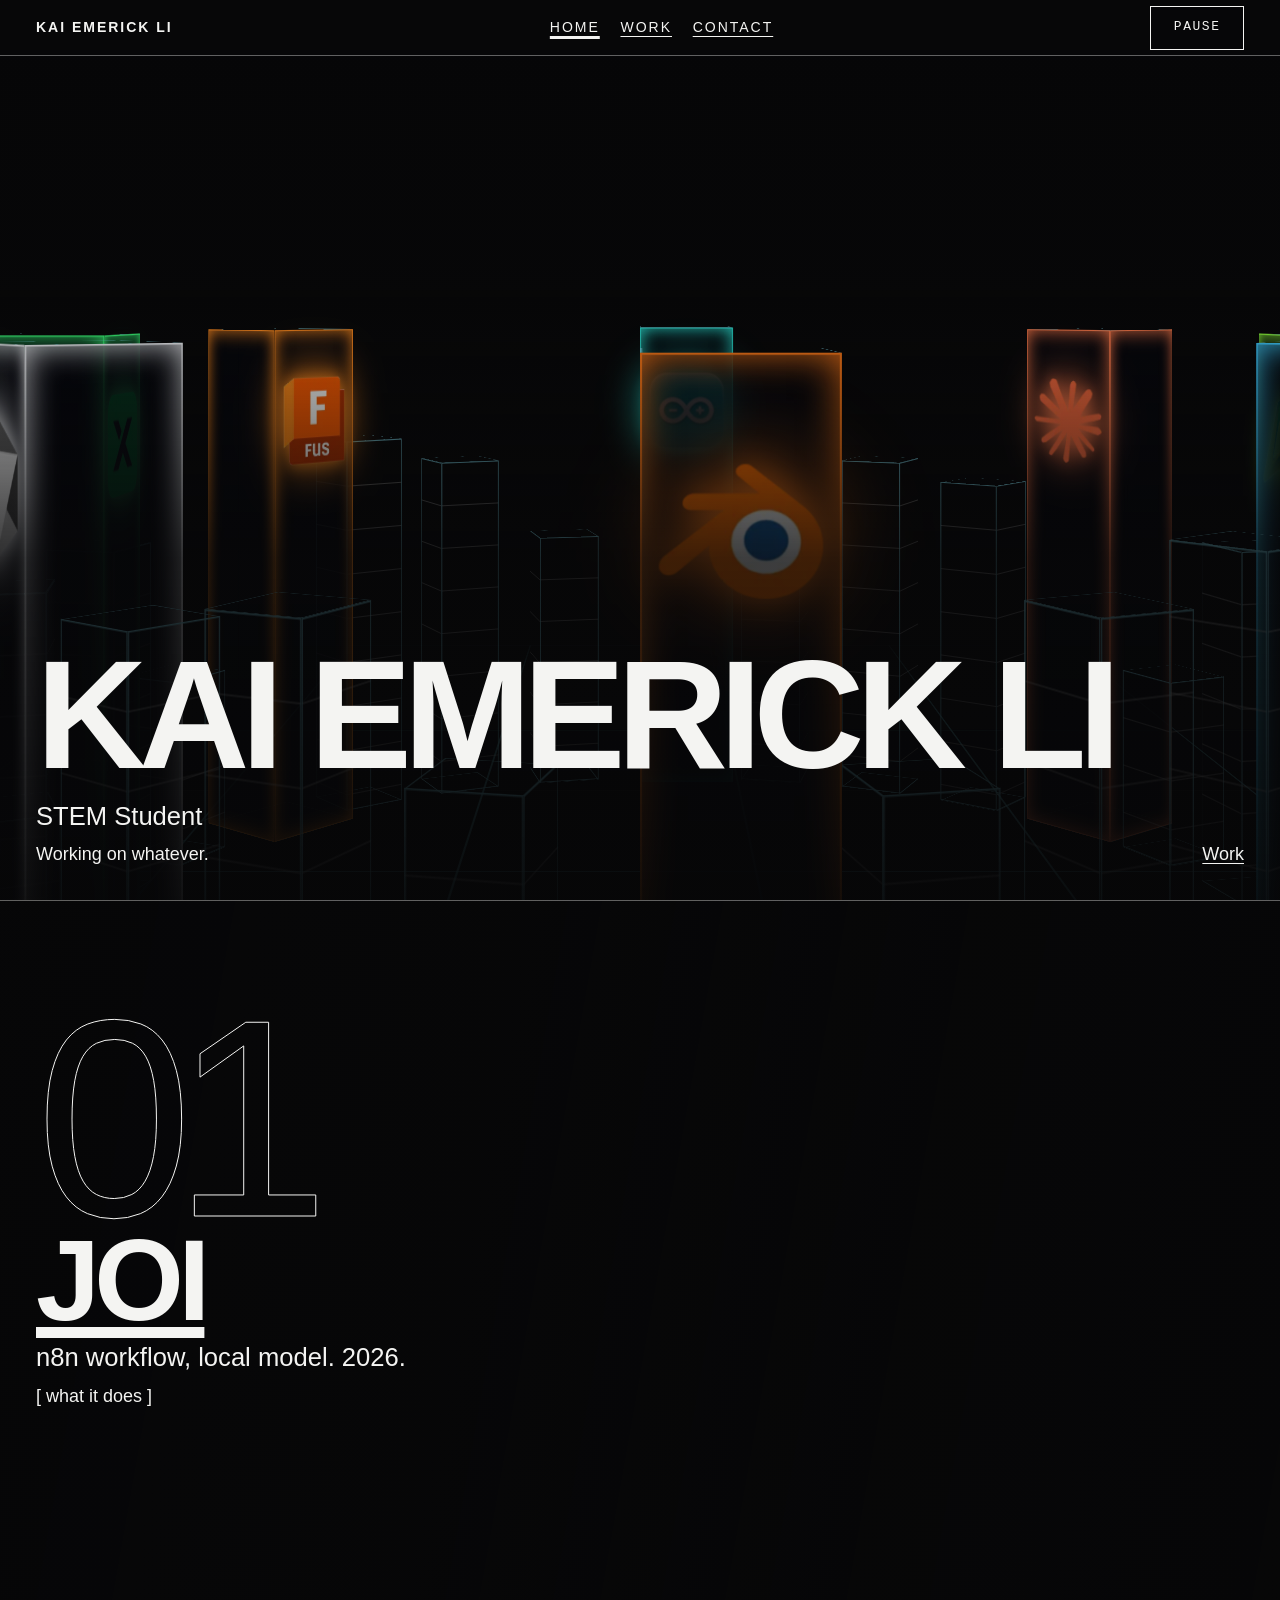
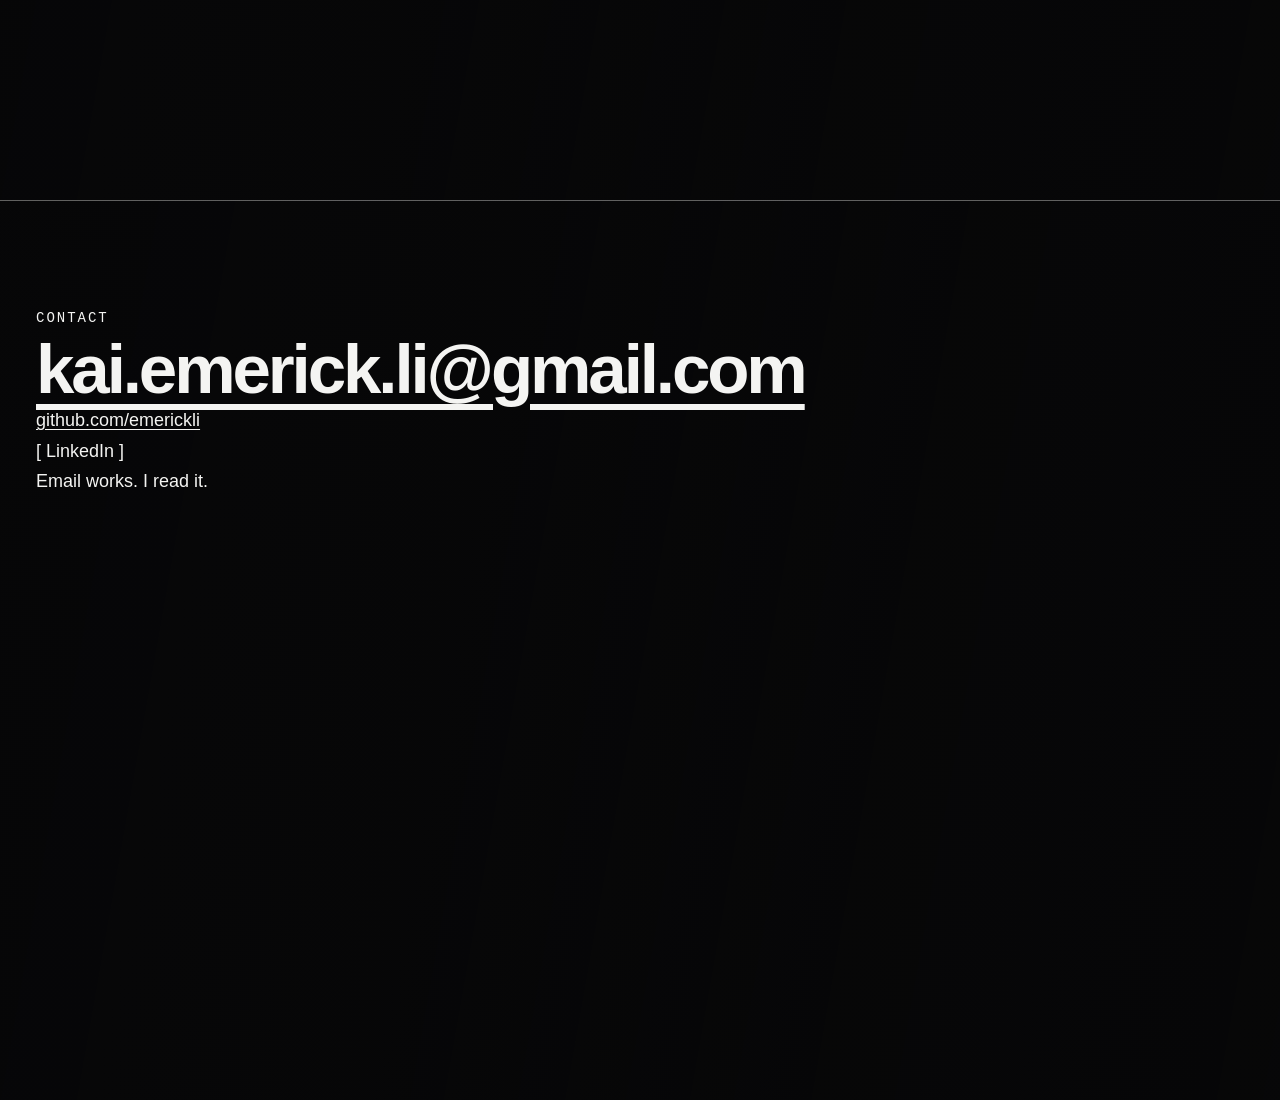
==== index.html @ edb491b9 "Replace the report with a wireframe skyline portfolio." ====
<!doctype html>
<html lang="en">
<head>
  <meta charset="utf-8" />
  <meta name="viewport" content="width=device-width, initial-scale=1" />
  <title>Kai Emerick Li</title>
  <meta name="description" content="Kai Emerick Li. STEM student." />
  <link rel="icon" type="image/svg+xml" href="/assets/img/favicon.svg" />
  <script defer>
  (function () {
    var dur = 90000;
    var key = "city-spin-start";
    try {
      var now = Date.now();
      var start = Number(sessionStorage.getItem(key));
      if (!start) {
        start = now;
        sessionStorage.setItem(key, String(start));
      }
      var elapsed = (now - start) % dur;
      document.documentElement.style.setProperty("--spin-delay", (-elapsed / 1000) + "s");
    } catch (err) {}
  })();
  </script>
  <link rel="stylesheet" href="/assets/css/style.css" />
</head>
<body>
<div class="sky" aria-hidden="true">
  <div class="stage">
    <div class="world">
      <div class="spin">
        <div class="ground"></div>
        <div class="b has-sign" style="--x:0px;--z:500px;--yaw:0.0deg;--w:96px;--h:470px;--glow:#ff7a18"><span class="front"><img class="sign" src="/assets/img/signs/blender.webp" alt="" width="160" height="130"></span><span class="back"><img class="sign" src="/assets/img/signs/blender.webp" alt="" width="160" height="130"></span><span class="right"></span><span class="left"></span><span class="top"></span><span class="bottom"></span></div>
        <div class="b" style="--x:111px;--z:487px;--yaw:12.9deg;--w:62px;--h:253px"><span class="front"></span><span class="back"></span><span class="right"></span><span class="left"></span><span class="top"></span><span class="bottom"></span></div>
        <div class="b" style="--x:217px;--z:450px;--yaw:25.7deg;--w:62px;--h:334px"><span class="front"></span><span class="back"></span><span class="right"></span><span class="left"></span><span class="top"></span><span class="bottom"></span></div>
        <div class="b" style="--x:312px;--z:391px;--yaw:38.6deg;--w:62px;--h:360px"><span class="front"></span><span class="back"></span><span class="right"></span><span class="left"></span><span class="top"></span><span class="bottom"></span></div>
        <div class="b has-sign" style="--x:391px;--z:312px;--yaw:51.4deg;--w:96px;--h:470px;--glow:#3ecbff"><span class="front"><img class="sign" src="/assets/img/signs/photoshop.webp" alt="" width="160" height="156"></span><span class="back"><img class="sign" src="/assets/img/signs/photoshop.webp" alt="" width="160" height="156"></span><span class="right"></span><span class="left"></span><span class="top"></span><span class="bottom"></span></div>
        <div class="b" style="--x:450px;--z:217px;--yaw:64.3deg;--w:62px;--h:161px"><span class="front"></span><span class="back"></span><span class="right"></span><span class="left"></span><span class="top"></span><span class="bottom"></span></div>
        <div class="b" style="--x:487px;--z:111px;--yaw:77.1deg;--w:62px;--h:290px"><span class="front"></span><span class="back"></span><span class="right"></span><span class="left"></span><span class="top"></span><span class="bottom"></span></div>
        <div class="b has-sign" style="--x:500px;--z:0px;--yaw:90.0deg;--w:96px;--h:470px;--glow:#8dff3a"><span class="front"><img class="sign" src="/assets/img/signs/creality.webp" alt="" width="160" height="141"></span><span class="back"><img class="sign" src="/assets/img/signs/creality.webp" alt="" width="160" height="141"></span><span class="right"></span><span class="left"></span><span class="top"></span><span class="bottom"></span></div>
        <div class="b" style="--x:487px;--z:-111px;--yaw:102.9deg;--w:62px;--h:290px"><span class="front"></span><span class="back"></span><span class="right"></span><span class="left"></span><span class="top"></span><span class="bottom"></span></div>
        <div class="b" style="--x:450px;--z:-217px;--yaw:115.7deg;--w:62px;--h:161px"><span class="front"></span><span class="back"></span><span class="right"></span><span class="left"></span><span class="top"></span><span class="bottom"></span></div>
        <div class="b has-sign" style="--x:391px;--z:-312px;--yaw:128.6deg;--w:96px;--h:470px;--glow:#ff7a4a"><span class="front"><img class="sign" src="/assets/img/signs/claude.webp" alt="" width="160" height="160"></span><span class="back"><img class="sign" src="/assets/img/signs/claude.webp" alt="" width="160" height="160"></span><span class="right"></span><span class="left"></span><span class="top"></span><span class="bottom"></span></div>
        <div class="b" style="--x:312px;--z:-391px;--yaw:141.4deg;--w:62px;--h:317px"><span class="front"></span><span class="back"></span><span class="right"></span><span class="left"></span><span class="top"></span><span class="bottom"></span></div>
        <div class="b" style="--x:217px;--z:-450px;--yaw:154.3deg;--w:62px;--h:334px"><span class="front"></span><span class="back"></span><span class="right"></span><span class="left"></span><span class="top"></span><span class="bottom"></span></div>
        <div class="b" style="--x:111px;--z:-487px;--yaw:167.1deg;--w:62px;--h:253px"><span class="front"></span><span class="back"></span><span class="right"></span><span class="left"></span><span class="top"></span><span class="bottom"></span></div>
        <div class="b has-sign" style="--x:0px;--z:-500px;--yaw:180.0deg;--w:96px;--h:470px;--glow:#2ef0e0"><span class="front"><img class="sign" src="/assets/img/signs/arduino.webp" alt="" width="160" height="160"></span><span class="back"><img class="sign" src="/assets/img/signs/arduino.webp" alt="" width="160" height="160"></span><span class="right"></span><span class="left"></span><span class="top"></span><span class="bottom"></span></div>
        <div class="b" style="--x:-111px;--z:-487px;--yaw:192.9deg;--w:62px;--h:253px"><span class="front"></span><span class="back"></span><span class="right"></span><span class="left"></span><span class="top"></span><span class="bottom"></span></div>
        <div class="b" style="--x:-217px;--z:-450px;--yaw:205.7deg;--w:62px;--h:334px"><span class="front"></span><span class="back"></span><span class="right"></span><span class="left"></span><span class="top"></span><span class="bottom"></span></div>
        <div class="b" style="--x:-312px;--z:-391px;--yaw:218.6deg;--w:62px;--h:360px"><span class="front"></span><span class="back"></span><span class="right"></span><span class="left"></span><span class="top"></span><span class="bottom"></span></div>
        <div class="b has-sign" style="--x:-391px;--z:-312px;--yaw:231.4deg;--w:96px;--h:470px;--glow:#ff8a1e"><span class="front"><img class="sign" src="/assets/img/signs/fusion.webp" alt="" width="151" height="160"></span><span class="back"><img class="sign" src="/assets/img/signs/fusion.webp" alt="" width="151" height="160"></span><span class="right"></span><span class="left"></span><span class="top"></span><span class="bottom"></span></div>
        <div class="b" style="--x:-450px;--z:-217px;--yaw:244.3deg;--w:62px;--h:161px"><span class="front"></span><span class="back"></span><span class="right"></span><span class="left"></span><span class="top"></span><span class="bottom"></span></div>
        <div class="b" style="--x:-487px;--z:-111px;--yaw:257.1deg;--w:62px;--h:290px"><span class="front"></span><span class="back"></span><span class="right"></span><span class="left"></span><span class="top"></span><span class="bottom"></span></div>
        <div class="b has-sign" style="--x:-500px;--z:-0px;--yaw:270.0deg;--w:96px;--h:470px;--glow:#39ff78"><span class="front"><img class="sign" src="/assets/img/signs/xtools.webp" alt="" width="160" height="160"></span><span class="back"><img class="sign" src="/assets/img/signs/xtools.webp" alt="" width="160" height="160"></span><span class="right"></span><span class="left"></span><span class="top"></span><span class="bottom"></span></div>
        <div class="b" style="--x:-487px;--z:111px;--yaw:282.9deg;--w:62px;--h:290px"><span class="front"></span><span class="back"></span><span class="right"></span><span class="left"></span><span class="top"></span><span class="bottom"></span></div>
        <div class="b" style="--x:-450px;--z:217px;--yaw:295.7deg;--w:62px;--h:161px"><span class="front"></span><span class="back"></span><span class="right"></span><span class="left"></span><span class="top"></span><span class="bottom"></span></div>
        <div class="b has-sign" style="--x:-391px;--z:312px;--yaw:308.6deg;--w:96px;--h:470px;--glow:#f2f4f8"><span class="front"><img class="sign" src="/assets/img/signs/cursor.webp" alt="" width="137" height="160"></span><span class="back"><img class="sign" src="/assets/img/signs/cursor.webp" alt="" width="137" height="160"></span><span class="right"></span><span class="left"></span><span class="top"></span><span class="bottom"></span></div>
        <div class="b" style="--x:-312px;--z:391px;--yaw:321.4deg;--w:62px;--h:317px"><span class="front"></span><span class="back"></span><span class="right"></span><span class="left"></span><span class="top"></span><span class="bottom"></span></div>
        <div class="b" style="--x:-217px;--z:450px;--yaw:334.3deg;--w:62px;--h:334px"><span class="front"></span><span class="back"></span><span class="right"></span><span class="left"></span><span class="top"></span><span class="bottom"></span></div>
        <div class="b" style="--x:-111px;--z:487px;--yaw:347.1deg;--w:62px;--h:253px"><span class="front"></span><span class="back"></span><span class="right"></span><span class="left"></span><span class="top"></span><span class="bottom"></span></div>
      </div>
    </div>
  </div>
</div>
<header class="topbar">
  <a class="brand" href="/">Kai Emerick Li</a>
  <nav>
    <a href="/" aria-current="page">Home</a>
    <a href="/projects.html">Work</a>
    <a href="/contact.html">Contact</a>
  </nav>
<div class="hold">
  <input id="hold" type="checkbox">
  <label for="hold"><span class="say-pause">Pause</span><span class="say-play">Play</span></label>
</div>
</header>
<main class="page">
  <section class="hero">
    <h1>Kai Emerick Li</h1>
    <div class="hero-foot">
      <div>
        <p class="role">STEM Student</p>
        <p class="open">Working on whatever.</p>
      </div>
      <a href="#work">Work</a>
    </div>
  </section>

  <section class="band" id="work">
    <a class="slab" href="/projects/01.html">
      <span class="num">01</span>
      <span class="title">JOI</span>
      <span class="line">n8n workflow, local model. 2026.</span>
    </a>
    <p class="note">[ what it does ]</p>
  </section>

  <section class="band" id="reach">
    <p class="label">Contact</p>
    <a class="mail" href="mailto:kai.emerick.li@gmail.com">kai.emerick.li@gmail.com</a>
    <div class="stack">
      <p><a href="https://github.com/emerickli">github.com/emerickli</a></p>
      <p>[ LinkedIn ]</p>
      <p>Email works. I read it.</p>
    </div>
  </section>
</main>
</body>
</html>
---- assets/css/style.css ----
/* full-bleed wireframe city. type stays on top of it. */

*, *::before, *::after { box-sizing: border-box; }

:root {
  --bg: #070708;
  --ink: #f4f4f2;
  --dim: rgba(244, 244, 242, 0.62);
  --line: rgba(244, 244, 242, 0.38);
  --wire: rgba(126, 214, 232, 0.8);
  --sans: "Helvetica Neue", Helvetica, Arial, sans-serif;
  --mono: ui-monospace, "SF Mono", Menlo, Consolas, monospace;
}

html { color-scheme: dark; }

html, body {
  margin: 0;
  background: var(--bg);
  color: var(--ink);
  font: 18px/1.4 var(--sans);
  overflow-x: hidden;
}

body { min-height: 100vh; }

::selection {
  background: var(--ink);
  color: var(--bg);
}

a {
  color: var(--ink);
  text-underline-offset: 0.16em;
}

a:visited { color: var(--ink); }

a:focus-visible,
.hold:focus-within {
  outline: 2px solid var(--ink);
  outline-offset: 3px;
}

.sky {
  position: fixed;
  inset: 0;
  z-index: 0;
  pointer-events: none;
  background: var(--bg);
  overflow: hidden;
}

.stage {
  position: absolute;
  inset: 0;
  perspective: 1400px;
  perspective-origin: 50% 34%;
}

.world {
  position: absolute;
  left: 50%;
  top: 104%;
  width: 0;
  height: 0;
  transform-style: preserve-3d;
  transform: scale(1.28);
}

.spin {
  position: absolute;
  left: 0;
  top: 0;
  width: 0;
  height: 0;
  transform-style: preserve-3d;
  animation: drift 90s linear infinite;
  animation-delay: var(--spin-delay, 0s);
}

@keyframes drift {
  from { transform: rotateY(0deg); }
  to { transform: rotateY(-360deg); }
}

.ground {
  position: absolute;
  width: 2400px;
  height: 2400px;
  left: -1200px;
  top: -1200px;
  transform: rotateX(90deg);
  background-image:
    linear-gradient(rgba(110, 220, 235, 0.55) 0 2px, transparent 2px),
    linear-gradient(90deg, rgba(110, 220, 235, 0.55) 0 2px, transparent 2px);
  background-size: 260px 260px;
  -webkit-mask-image: radial-gradient(circle at center, #000 46%, transparent 78%);
  mask-image: radial-gradient(circle at center, #000 46%, transparent 78%);
}

.b {
  position: absolute;
  width: var(--w);
  height: var(--h);
  transform-style: preserve-3d;
  transform-origin: center bottom;
  transform: translate3d(var(--x), calc(var(--h) * -1), var(--z)) rotateY(var(--yaw));
}

.b span {
  position: absolute;
  box-sizing: border-box;
  border: 1px solid var(--wire);
}

.front, .back, .left, .right {
  width: var(--w);
  height: var(--h);
  left: 0;
  top: 0;
  background-image: repeating-linear-gradient(
    to bottom,
    transparent 0 42px,
    rgba(244, 244, 242, 0.35) 42px 43px
  );
}

.front { transform: translateZ(calc(var(--w) / 2)); backface-visibility: hidden; }
.back { transform: rotateY(180deg) translateZ(calc(var(--w) / 2)); backface-visibility: hidden; }
.right { transform: rotateY(90deg) translateZ(calc(var(--w) / 2)); backface-visibility: hidden; }
.left { transform: rotateY(-90deg) translateZ(calc(var(--w) / 2)); backface-visibility: hidden; }

.top, .bottom {
  width: var(--w);
  height: var(--w);
  left: 0;
  top: calc((var(--h) - var(--w)) / 2);
}

.b.has-sign .front,
.b.has-sign .back,
.b.has-sign .left,
.b.has-sign .right {
  background-color: rgba(4, 6, 12, 0.82);
  background-image: none;
  border-color: var(--glow, #9fd8e8);
  box-shadow: inset 0 0 18px var(--glow, #9fd8e8);
}

.sign {
  position: absolute;
  left: 8%;
  top: 5%;
  width: 84%;
  height: 26%;
  object-fit: contain;
  pointer-events: none;
  filter:
    drop-shadow(0 0 8px var(--glow, #fff))
    drop-shadow(0 0 22px var(--glow, #fff));
}
.top { transform: rotateX(90deg) translateZ(calc(var(--h) / 2)); }
.bottom { transform: rotateX(-90deg) translateZ(calc(var(--h) / 2)); }

.topbar {
  position: fixed;
  z-index: 5;
  top: 0;
  left: 0;
  right: 0;
  display: flex;
  justify-content: space-between;
  align-items: center;
  gap: 1rem;
  min-height: 56px;
  padding: 0 1.25rem;
  border-bottom: 1px solid var(--line);
  background: #070708;
}

.brand {
  color: inherit;
  font-size: 0.78rem;
  font-weight: 700;
  letter-spacing: 0.14em;
  text-decoration: none;
  text-transform: uppercase;
}

nav {
  display: flex;
  flex-wrap: wrap;
  gap: 0.2rem 1.15rem;
}

nav a {
  display: inline-flex;
  align-items: center;
  min-height: 44px;
  font-size: 0.78rem;
  letter-spacing: 0.14em;
  text-transform: uppercase;
  text-decoration: underline;
  text-underline-offset: 0.28em;
}

nav a[aria-current="page"] { text-decoration-thickness: 3px; }

.page { position: relative; z-index: 1; }

.hero, .band, .poster {
  position: relative;
  min-height: 100dvh;
  display: flex;
  flex-direction: column;
  padding: 5.5rem 1.25rem 1.4rem;
}

.hero { justify-content: flex-end; }

.band, .poster { justify-content: flex-start; }

.hero {
  background: linear-gradient(
    to bottom,
    rgba(7, 7, 8, 0) 0%,
    rgba(7, 7, 8, 0.08) 30%,
    rgba(7, 7, 8, 0.78) 62%,
    rgba(7, 7, 8, 0.94) 100%
  );
}

.band, .poster {
  border-top: 1px solid var(--line);
  background: linear-gradient(
    100deg,
    rgba(7, 7, 8, 0.92) 0%,
    rgba(7, 7, 8, 0.78) 38%,
    rgba(7, 7, 8, 0.28) 68%,
    rgba(7, 7, 8, 0.12) 100%
  );
}

h1, .display {
  margin: 0;
  max-width: 100%;
  font-size: clamp(4.4rem, 12vw, 10.5rem);
  font-weight: 700;
  letter-spacing: -0.055em;
  line-height: 0.8;
  text-transform: uppercase;
}

h1.stroke, .num {
  color: transparent;
  -webkit-text-stroke: 1px var(--ink);
  font-size: clamp(6rem, 22vw, 16rem);
  line-height: 0.78;
  letter-spacing: -0.07em;
}

.label {
  margin: 0 0 0.55rem;
  font-family: var(--mono);
  font-size: 0.78rem;
  font-weight: 400;
  letter-spacing: 0.14em;
  line-height: 1.3;
  text-transform: uppercase;
}

.role {
  margin: 0.85rem 0 0;
  max-width: 22rem;
  font-size: clamp(1.25rem, 2vw, 1.7rem);
}

.note, .open {
  margin: 0.45rem 0 0;
  max-width: 36rem;
}

.hero-foot {
  display: flex;
  justify-content: space-between;
  align-items: flex-end;
  gap: 1.5rem;
  margin-top: 0.35rem;
}

.slab {
  display: block;
  color: inherit;
  text-decoration: none;
}

.slab .title {
  display: block;
  margin-top: 0.15rem;
  font-size: clamp(3.2rem, 9vw, 7rem);
  font-weight: 700;
  letter-spacing: -0.05em;
  line-height: 0.86;
  text-decoration: underline;
  text-underline-offset: 0.06em;
  text-transform: uppercase;
}

.slab .line, .mail-line {
  display: block;
  margin-top: 0.55rem;
  font-size: clamp(1.15rem, 2vw, 1.45rem);
}

.slab:hover .num,
.slab:focus-visible .num {
  color: var(--ink);
  -webkit-text-stroke: 0;
}

.mail {
  display: inline-block;
  max-width: 100%;
  font-size: clamp(1.7rem, 5.4vw, 4.6rem);
  font-weight: 700;
  letter-spacing: -0.045em;
  line-height: 0.95;
  text-transform: none;
  overflow-wrap: anywhere;
}

.links {
  display: flex;
  gap: 1.25rem;
  margin-top: 0.8rem;
}

.links a {
  display: inline-flex;
  align-items: center;
  min-height: 44px;
}

.stack p { margin: 0.3rem 0; }

.spec {
  display: grid;
  grid-template-columns: 1fr;
  margin: 1.1rem 0 1.3rem;
  border-top: 1px solid var(--line);
  border-bottom: 1px solid var(--line);
  background: rgba(7, 7, 8, 0.88);
}

.spec div {
  padding: 0.75rem 0.8rem 0.85rem 0;
  border-top: 1px solid var(--line);
}

.spec dt {
  font-family: var(--mono);
  font-size: 0.72rem;
  font-weight: 400;
  letter-spacing: 0.08em;
  text-transform: uppercase;
}

.spec dd {
  margin: 0.3rem 0 0;
  font-size: 1.15rem;
}

.prose { max-width: 40rem; }

.prose h2 {
  margin: 1.2rem 0 0.4rem;
  font-size: 1.05rem;
  font-weight: 700;
}

.prose p { margin: 0 0 0.7rem; }

.hold {
  position: relative;
  z-index: 6;
  min-width: 5.2rem;
  min-height: 44px;
}

.hold input {
  position: absolute;
  inset: 0;
  width: 100%;
  height: 100%;
  margin: 0;
  opacity: 0;
  cursor: pointer;
}

.hold label {
  display: flex;
  align-items: center;
  justify-content: center;
  min-height: 44px;
  padding: 0 0.85rem;
  border: 1px solid var(--ink);
  background: rgba(7, 7, 8, 0.55);
  color: var(--ink);
  font-family: var(--mono);
  font-size: 0.72rem;
  letter-spacing: 0.12em;
  text-transform: uppercase;
  cursor: pointer;
}

.say-play { display: none; }

body:has(#hold:checked) .spin { animation-play-state: paused; }

body:has(#hold:checked) .hold label {
  background: var(--ink);
  color: var(--bg);
}

body:has(#hold:checked) .say-pause { display: none; }
body:has(#hold:checked) .say-play { display: inline; }

@media (min-width: 52rem) {
  .hero, .band, .poster { padding: 6rem 2rem 1.8rem; }
  .topbar { padding: 0 2rem; }

  .spec {
    grid-template-columns: 0.55fr 0.55fr 0.9fr 1.45fr 1.15fr 0.75fr;
  }

  .spec div {
    border-top: 0;
    border-left: 1px solid var(--line);
    padding: 0.9rem 0.9rem 1rem;
  }

  .spec div:first-child { border-left: 0; padding-left: 0; }
}

@media (max-width: 46rem) {
  .brand { display: none; }
  .topbar { padding-left: 0.85rem; padding-right: 0.85rem; }
  nav { flex-wrap: nowrap; gap: 0.7rem; }
  nav a { letter-spacing: 0.08em; }
  .hold label { letter-spacing: 0.08em; padding: 0 0.6rem; }
  .hero-foot { align-items: flex-start; flex-direction: column; }
  h1, .display { font-size: clamp(3.5rem, 16vw, 5.6rem); }
}

@media (prefers-reduced-motion: reduce) {
  .spin {
    animation: none;
    transform: rotateY(-28deg);
  }

  .hold { display: none; }
}
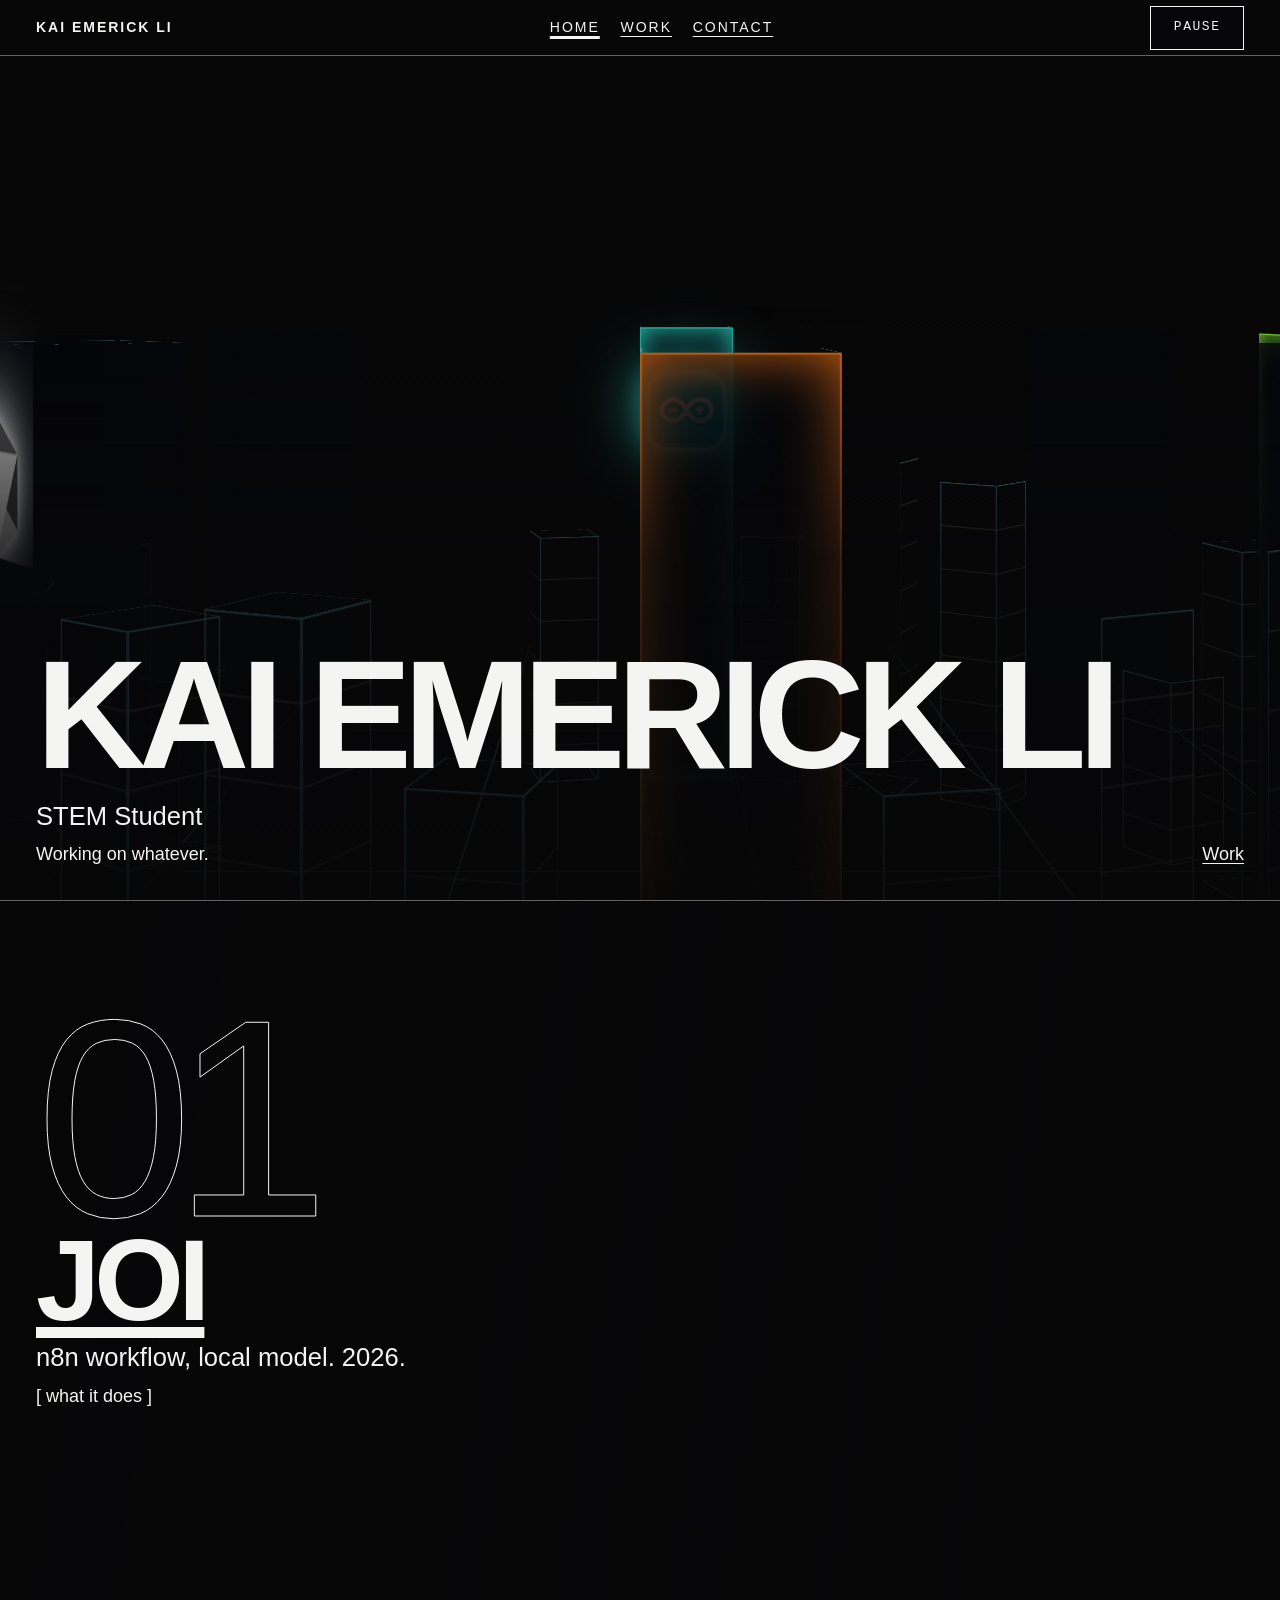
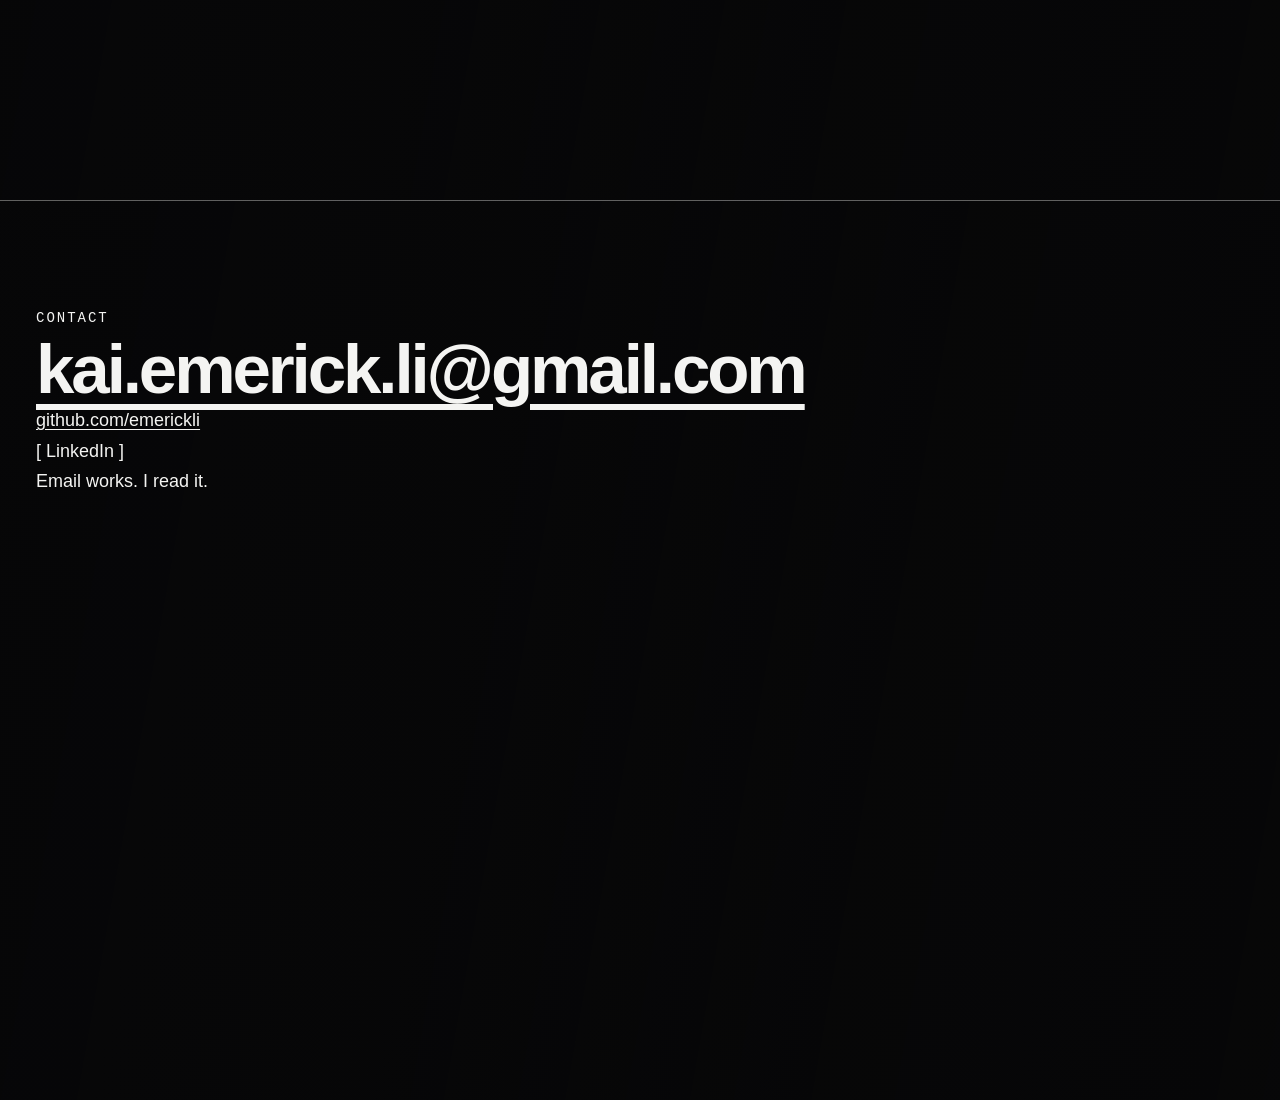
==== commit 0a8e686c: "Brighten the tower signs and serve the sharper logos." ====
--- a/index.html
+++ b/index.html
@@ -30,31 +30,31 @@
     <div class="world">
       <div class="spin">
         <div class="ground"></div>
-        <div class="b has-sign" style="--x:0px;--z:500px;--yaw:0.0deg;--w:96px;--h:470px;--glow:#ff7a18"><span class="front"><img class="sign" src="/assets/img/signs/blender.webp" alt="" width="160" height="130"></span><span class="back"><img class="sign" src="/assets/img/signs/blender.webp" alt="" width="160" height="130"></span><span class="right"></span><span class="left"></span><span class="top"></span><span class="bottom"></span></div>
+        <div class="b has-sign" style="--x:0px;--z:500px;--yaw:0.0deg;--w:96px;--h:470px;--glow:#ff7a18"><span class="front"><img class="sign" src="/assets/img/signs/blender.webp" alt="" width="320" height="260"></span><span class="back"><img class="sign" src="/assets/img/signs/blender.webp" alt="" width="320" height="260"></span><span class="right"></span><span class="left"></span><span class="top"></span><span class="bottom"></span></div>
         <div class="b" style="--x:111px;--z:487px;--yaw:12.9deg;--w:62px;--h:253px"><span class="front"></span><span class="back"></span><span class="right"></span><span class="left"></span><span class="top"></span><span class="bottom"></span></div>
         <div class="b" style="--x:217px;--z:450px;--yaw:25.7deg;--w:62px;--h:334px"><span class="front"></span><span class="back"></span><span class="right"></span><span class="left"></span><span class="top"></span><span class="bottom"></span></div>
         <div class="b" style="--x:312px;--z:391px;--yaw:38.6deg;--w:62px;--h:360px"><span class="front"></span><span class="back"></span><span class="right"></span><span class="left"></span><span class="top"></span><span class="bottom"></span></div>
-        <div class="b has-sign" style="--x:391px;--z:312px;--yaw:51.4deg;--w:96px;--h:470px;--glow:#3ecbff"><span class="front"><img class="sign" src="/assets/img/signs/photoshop.webp" alt="" width="160" height="156"></span><span class="back"><img class="sign" src="/assets/img/signs/photoshop.webp" alt="" width="160" height="156"></span><span class="right"></span><span class="left"></span><span class="top"></span><span class="bottom"></span></div>
+        <div class="b has-sign" style="--x:391px;--z:312px;--yaw:51.4deg;--w:96px;--h:470px;--glow:#3ecbff"><span class="front"><img class="sign" src="/assets/img/signs/photoshop.webp" alt="" width="320" height="312"></span><span class="back"><img class="sign" src="/assets/img/signs/photoshop.webp" alt="" width="320" height="312"></span><span class="right"></span><span class="left"></span><span class="top"></span><span class="bottom"></span></div>
         <div class="b" style="--x:450px;--z:217px;--yaw:64.3deg;--w:62px;--h:161px"><span class="front"></span><span class="back"></span><span class="right"></span><span class="left"></span><span class="top"></span><span class="bottom"></span></div>
         <div class="b" style="--x:487px;--z:111px;--yaw:77.1deg;--w:62px;--h:290px"><span class="front"></span><span class="back"></span><span class="right"></span><span class="left"></span><span class="top"></span><span class="bottom"></span></div>
-        <div class="b has-sign" style="--x:500px;--z:0px;--yaw:90.0deg;--w:96px;--h:470px;--glow:#8dff3a"><span class="front"><img class="sign" src="/assets/img/signs/creality.webp" alt="" width="160" height="141"></span><span class="back"><img class="sign" src="/assets/img/signs/creality.webp" alt="" width="160" height="141"></span><span class="right"></span><span class="left"></span><span class="top"></span><span class="bottom"></span></div>
+        <div class="b has-sign" style="--x:500px;--z:0px;--yaw:90.0deg;--w:96px;--h:470px;--glow:#8dff3a"><span class="front"><img class="sign" src="/assets/img/signs/creality.webp" alt="" width="320" height="280"></span><span class="back"><img class="sign" src="/assets/img/signs/creality.webp" alt="" width="320" height="280"></span><span class="right"></span><span class="left"></span><span class="top"></span><span class="bottom"></span></div>
         <div class="b" style="--x:487px;--z:-111px;--yaw:102.9deg;--w:62px;--h:290px"><span class="front"></span><span class="back"></span><span class="right"></span><span class="left"></span><span class="top"></span><span class="bottom"></span></div>
         <div class="b" style="--x:450px;--z:-217px;--yaw:115.7deg;--w:62px;--h:161px"><span class="front"></span><span class="back"></span><span class="right"></span><span class="left"></span><span class="top"></span><span class="bottom"></span></div>
-        <div class="b has-sign" style="--x:391px;--z:-312px;--yaw:128.6deg;--w:96px;--h:470px;--glow:#ff7a4a"><span class="front"><img class="sign" src="/assets/img/signs/claude.webp" alt="" width="160" height="160"></span><span class="back"><img class="sign" src="/assets/img/signs/claude.webp" alt="" width="160" height="160"></span><span class="right"></span><span class="left"></span><span class="top"></span><span class="bottom"></span></div>
+        <div class="b has-sign" style="--x:391px;--z:-312px;--yaw:128.6deg;--w:96px;--h:470px;--glow:#ff7a4a"><span class="front"><img class="sign" src="/assets/img/signs/claude.webp" alt="" width="320" height="320"></span><span class="back"><img class="sign" src="/assets/img/signs/claude.webp" alt="" width="320" height="320"></span><span class="right"></span><span class="left"></span><span class="top"></span><span class="bottom"></span></div>
         <div class="b" style="--x:312px;--z:-391px;--yaw:141.4deg;--w:62px;--h:317px"><span class="front"></span><span class="back"></span><span class="right"></span><span class="left"></span><span class="top"></span><span class="bottom"></span></div>
         <div class="b" style="--x:217px;--z:-450px;--yaw:154.3deg;--w:62px;--h:334px"><span class="front"></span><span class="back"></span><span class="right"></span><span class="left"></span><span class="top"></span><span class="bottom"></span></div>
         <div class="b" style="--x:111px;--z:-487px;--yaw:167.1deg;--w:62px;--h:253px"><span class="front"></span><span class="back"></span><span class="right"></span><span class="left"></span><span class="top"></span><span class="bottom"></span></div>
-        <div class="b has-sign" style="--x:0px;--z:-500px;--yaw:180.0deg;--w:96px;--h:470px;--glow:#2ef0e0"><span class="front"><img class="sign" src="/assets/img/signs/arduino.webp" alt="" width="160" height="160"></span><span class="back"><img class="sign" src="/assets/img/signs/arduino.webp" alt="" width="160" height="160"></span><span class="right"></span><span class="left"></span><span class="top"></span><span class="bottom"></span></div>
+        <div class="b has-sign" style="--x:0px;--z:-500px;--yaw:180.0deg;--w:96px;--h:470px;--glow:#2ef0e0"><span class="front"><img class="sign" src="/assets/img/signs/arduino.webp" alt="" width="320" height="320"></span><span class="back"><img class="sign" src="/assets/img/signs/arduino.webp" alt="" width="320" height="320"></span><span class="right"></span><span class="left"></span><span class="top"></span><span class="bottom"></span></div>
         <div class="b" style="--x:-111px;--z:-487px;--yaw:192.9deg;--w:62px;--h:253px"><span class="front"></span><span class="back"></span><span class="right"></span><span class="left"></span><span class="top"></span><span class="bottom"></span></div>
         <div class="b" style="--x:-217px;--z:-450px;--yaw:205.7deg;--w:62px;--h:334px"><span class="front"></span><span class="back"></span><span class="right"></span><span class="left"></span><span class="top"></span><span class="bottom"></span></div>
         <div class="b" style="--x:-312px;--z:-391px;--yaw:218.6deg;--w:62px;--h:360px"><span class="front"></span><span class="back"></span><span class="right"></span><span class="left"></span><span class="top"></span><span class="bottom"></span></div>
-        <div class="b has-sign" style="--x:-391px;--z:-312px;--yaw:231.4deg;--w:96px;--h:470px;--glow:#ff8a1e"><span class="front"><img class="sign" src="/assets/img/signs/fusion.webp" alt="" width="151" height="160"></span><span class="back"><img class="sign" src="/assets/img/signs/fusion.webp" alt="" width="151" height="160"></span><span class="right"></span><span class="left"></span><span class="top"></span><span class="bottom"></span></div>
+        <div class="b has-sign" style="--x:-391px;--z:-312px;--yaw:231.4deg;--w:96px;--h:470px;--glow:#ff8a1e"><span class="front"><img class="sign" src="/assets/img/signs/fusion.webp" alt="" width="302" height="320"></span><span class="back"><img class="sign" src="/assets/img/signs/fusion.webp" alt="" width="302" height="320"></span><span class="right"></span><span class="left"></span><span class="top"></span><span class="bottom"></span></div>
         <div class="b" style="--x:-450px;--z:-217px;--yaw:244.3deg;--w:62px;--h:161px"><span class="front"></span><span class="back"></span><span class="right"></span><span class="left"></span><span class="top"></span><span class="bottom"></span></div>
         <div class="b" style="--x:-487px;--z:-111px;--yaw:257.1deg;--w:62px;--h:290px"><span class="front"></span><span class="back"></span><span class="right"></span><span class="left"></span><span class="top"></span><span class="bottom"></span></div>
-        <div class="b has-sign" style="--x:-500px;--z:-0px;--yaw:270.0deg;--w:96px;--h:470px;--glow:#39ff78"><span class="front"><img class="sign" src="/assets/img/signs/xtools.webp" alt="" width="160" height="160"></span><span class="back"><img class="sign" src="/assets/img/signs/xtools.webp" alt="" width="160" height="160"></span><span class="right"></span><span class="left"></span><span class="top"></span><span class="bottom"></span></div>
+        <div class="b has-sign" style="--x:-500px;--z:-0px;--yaw:270.0deg;--w:96px;--h:470px;--glow:#39ff78"><span class="front"><img class="sign" src="/assets/img/signs/xtools.webp" alt="" width="320" height="320"></span><span class="back"><img class="sign" src="/assets/img/signs/xtools.webp" alt="" width="320" height="320"></span><span class="right"></span><span class="left"></span><span class="top"></span><span class="bottom"></span></div>
         <div class="b" style="--x:-487px;--z:111px;--yaw:282.9deg;--w:62px;--h:290px"><span class="front"></span><span class="back"></span><span class="right"></span><span class="left"></span><span class="top"></span><span class="bottom"></span></div>
         <div class="b" style="--x:-450px;--z:217px;--yaw:295.7deg;--w:62px;--h:161px"><span class="front"></span><span class="back"></span><span class="right"></span><span class="left"></span><span class="top"></span><span class="bottom"></span></div>
-        <div class="b has-sign" style="--x:-391px;--z:312px;--yaw:308.6deg;--w:96px;--h:470px;--glow:#f2f4f8"><span class="front"><img class="sign" src="/assets/img/signs/cursor.webp" alt="" width="137" height="160"></span><span class="back"><img class="sign" src="/assets/img/signs/cursor.webp" alt="" width="137" height="160"></span><span class="right"></span><span class="left"></span><span class="top"></span><span class="bottom"></span></div>
+        <div class="b has-sign" style="--x:-391px;--z:312px;--yaw:308.6deg;--w:96px;--h:470px;--glow:#f2f4f8"><span class="front"><img class="sign" src="/assets/img/signs/cursor.webp" alt="" width="274" height="320"></span><span class="back"><img class="sign" src="/assets/img/signs/cursor.webp" alt="" width="274" height="320"></span><span class="right"></span><span class="left"></span><span class="top"></span><span class="bottom"></span></div>
         <div class="b" style="--x:-312px;--z:391px;--yaw:321.4deg;--w:62px;--h:317px"><span class="front"></span><span class="back"></span><span class="right"></span><span class="left"></span><span class="top"></span><span class="bottom"></span></div>
         <div class="b" style="--x:-217px;--z:450px;--yaw:334.3deg;--w:62px;--h:334px"><span class="front"></span><span class="back"></span><span class="right"></span><span class="left"></span><span class="top"></span><span class="bottom"></span></div>
         <div class="b" style="--x:-111px;--z:487px;--yaw:347.1deg;--w:62px;--h:253px"><span class="front"></span><span class="back"></span><span class="right"></span><span class="left"></span><span class="top"></span><span class="bottom"></span></div>
--- a/assets/css/style.css
+++ b/assets/css/style.css
@@ -145,7 +145,7 @@
   background-color: rgba(4, 6, 12, 0.82);
   background-image: none;
   border-color: var(--glow, #9fd8e8);
-  box-shadow: inset 0 0 18px var(--glow, #9fd8e8);
+  box-shadow: inset 0 0 28px var(--glow, #9fd8e8);
 }
 
 .sign {
@@ -157,8 +157,9 @@
   object-fit: contain;
   pointer-events: none;
   filter:
-    drop-shadow(0 0 8px var(--glow, #fff))
-    drop-shadow(0 0 22px var(--glow, #fff));
+    drop-shadow(0 0 5px #fff)
+    drop-shadow(0 0 14px var(--glow, #fff))
+    drop-shadow(0 0 32px var(--glow, #fff));
 }
 .top { transform: rotateX(90deg) translateZ(calc(var(--h) / 2)); }
 .bottom { transform: rotateX(-90deg) translateZ(calc(var(--h) / 2)); }
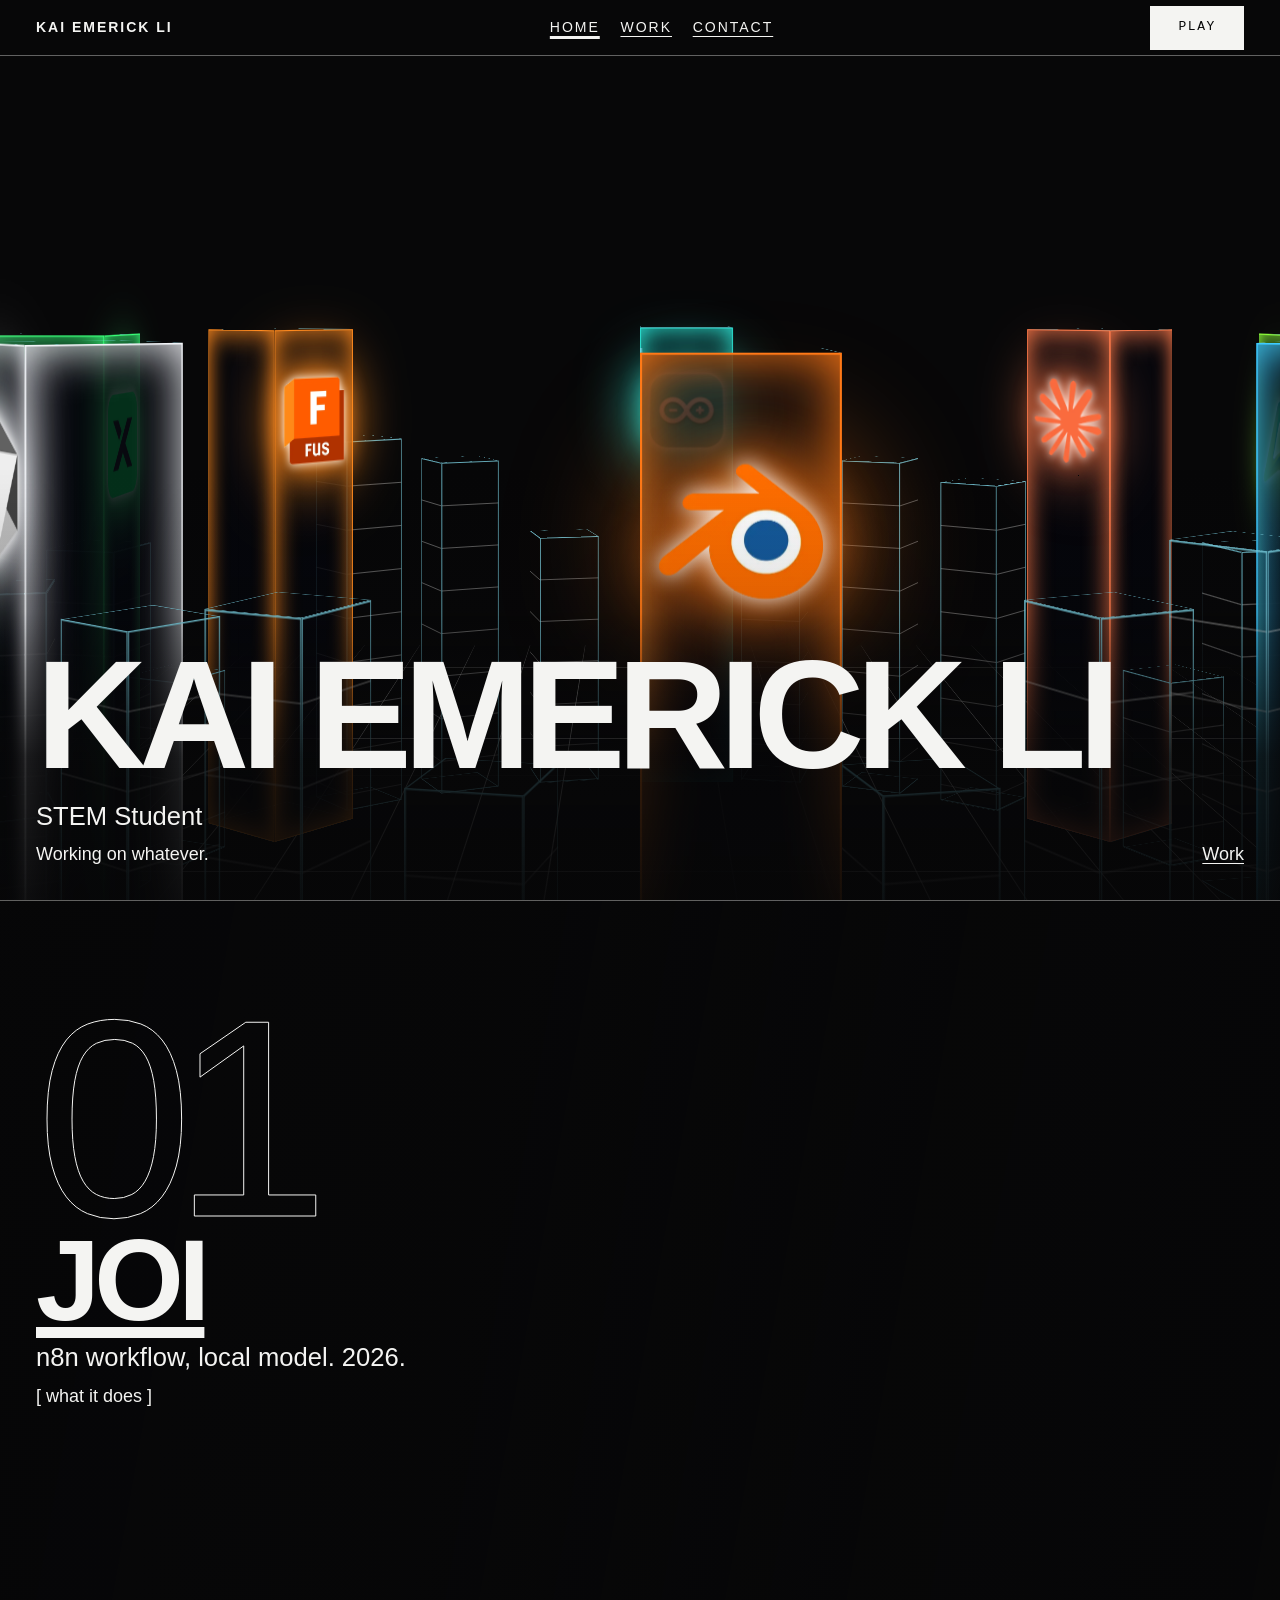
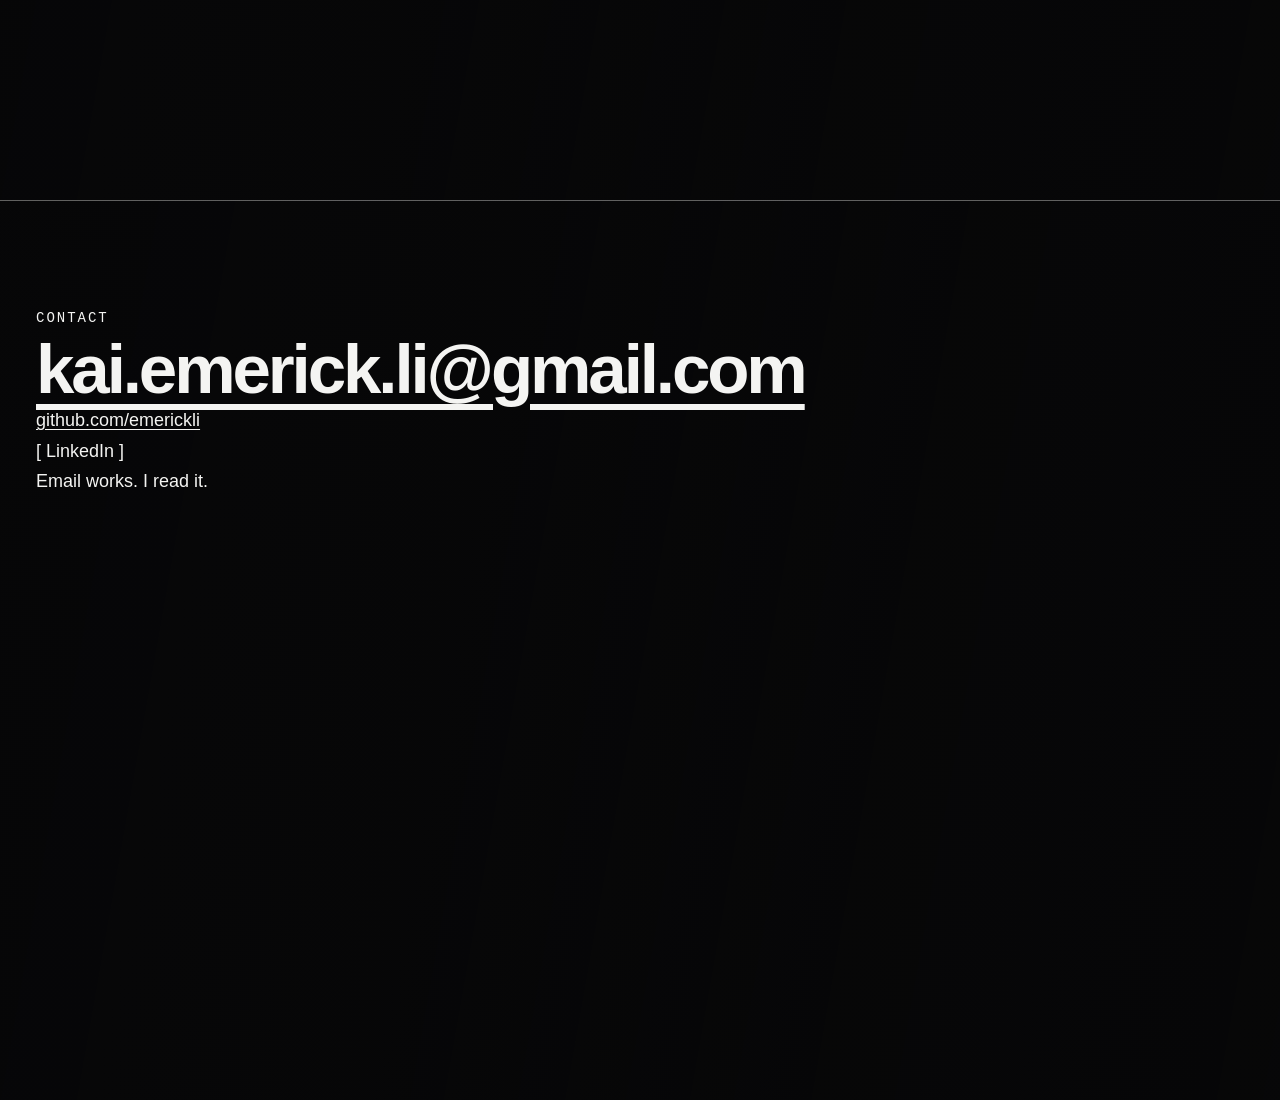
==== commit 8b8d6f1e: "Start the skyline still, then fade in the brighter floor and towers." ====
--- a/index.html
+++ b/index.html
@@ -9,22 +9,69 @@
   <script defer>
   (function () {
     var dur = 90000;
-    var key = "city-spin-start";
+    var runKey = "city-spin-run";
+    var startKey = "city-spin-start";
+    var offsetKey = "city-spin-offset";
+    var root = document.documentElement;
+    function place(offset) {
+      var turn = ((offset % dur) / dur) * 360;
+      root.style.setProperty("--spin-angle", turn.toFixed(3));
+      root.style.setProperty("--spin-delay", (-(offset % dur) / 1000) + "s");
+    }
     try {
-      var now = Date.now();
-      var start = Number(sessionStorage.getItem(key));
-      if (!start) {
-        start = now;
-        sessionStorage.setItem(key, String(start));
+      var running = sessionStorage.getItem(runKey) === "1";
+      var offset = Number(sessionStorage.getItem(offsetKey)) || 0;
+      if (running) {
+        var start = Number(sessionStorage.getItem(startKey));
+        if (!start) {
+          start = Date.now();
+          sessionStorage.setItem(startKey, String(start));
+        }
+        offset = (Date.now() - start) % dur;
+        root.classList.add("playing");
       }
-      var elapsed = (now - start) % dur;
-      document.documentElement.style.setProperty("--spin-delay", (-elapsed / 1000) + "s");
+      place(offset);
     } catch (err) {}
+
+    document.addEventListener("DOMContentLoaded", function () {
+    var box = document.getElementById("hold");
+    if (!box) return;
+    box.checked = !root.classList.contains("playing");
+    box.addEventListener("change", function () {
+        if (box.checked) {
+          try {
+            var start = Number(sessionStorage.getItem(startKey)) || Date.now();
+            var offset = (Date.now() - start) % dur;
+            sessionStorage.setItem(offsetKey, String(offset));
+            sessionStorage.setItem(runKey, "0");
+            place(offset);
+          } catch (err) {}
+          root.classList.remove("playing");
+        } else {
+          try {
+            var held = Number(sessionStorage.getItem(offsetKey)) || 0;
+            sessionStorage.setItem(startKey, String(Date.now() - held));
+            sessionStorage.setItem(runKey, "1");
+            place(held);
+          } catch (err) {}
+          root.classList.add("playing");
+        }
+      });
+    });
+
+    function reveal() {
+      document.body.classList.remove("booting");
+    }
+    if (document.readyState === "complete") reveal();
+    else window.addEventListener("load", reveal);
+    window.setTimeout(reveal, 2200);
   })();
   </script>
   <link rel="stylesheet" href="/assets/css/style.css" />
+  <noscript><style>.veil{display:none}</style></noscript>
 </head>
-<body>
+<body class="booting">
+<div class="veil" aria-hidden="true"></div>
 <div class="sky" aria-hidden="true">
   <div class="stage">
     <div class="world">
@@ -70,7 +117,7 @@
     <a href="/contact.html">Contact</a>
   </nav>
 <div class="hold">
-  <input id="hold" type="checkbox">
+  <input id="hold" type="checkbox" checked>
   <label for="hold"><span class="say-pause">Pause</span><span class="say-play">Play</span></label>
 </div>
 </header>
--- a/assets/css/style.css
+++ b/assets/css/style.css
@@ -77,6 +77,32 @@
   transform-style: preserve-3d;
   animation: drift 90s linear infinite;
   animation-delay: var(--spin-delay, 0s);
+  animation-play-state: paused;
+}
+
+html:not(.playing) .spin {
+  animation: none;
+  transform: rotateY(calc(var(--spin-angle, 0) * -1deg));
+}
+
+html.playing .spin {
+  animation: drift 90s linear infinite;
+  animation-delay: var(--spin-delay, 0s);
+}
+
+.veil {
+  position: fixed;
+  inset: 0;
+  z-index: 30;
+  background: var(--bg);
+  opacity: 0;
+  pointer-events: none;
+  transition: opacity 0.4s linear;
+}
+
+body.booting .veil {
+  opacity: 1;
+  pointer-events: auto;
 }
 
 @keyframes drift {
@@ -92,9 +118,9 @@
   top: -1200px;
   transform: rotateX(90deg);
   background-image:
-    linear-gradient(rgba(110, 220, 235, 0.55) 0 2px, transparent 2px),
-    linear-gradient(90deg, rgba(110, 220, 235, 0.55) 0 2px, transparent 2px);
-  background-size: 260px 260px;
+    linear-gradient(rgba(244, 244, 242, 0.55) 0 1px, transparent 1px),
+    linear-gradient(90deg, rgba(244, 244, 242, 0.55) 0 1px, transparent 1px);
+  background-size: 80px 80px;
   -webkit-mask-image: radial-gradient(circle at center, #000 46%, transparent 78%);
   mask-image: radial-gradient(circle at center, #000 46%, transparent 78%);
 }
@@ -226,8 +252,9 @@
   background: linear-gradient(
     to bottom,
     rgba(7, 7, 8, 0) 0%,
-    rgba(7, 7, 8, 0.08) 30%,
-    rgba(7, 7, 8, 0.78) 62%,
+    rgba(7, 7, 8, 0) 52%,
+    rgba(7, 7, 8, 0.12) 68%,
+    rgba(7, 7, 8, 0.82) 84%,
     rgba(7, 7, 8, 0.94) 100%
   );
 }
@@ -417,15 +444,13 @@
 
 .say-play { display: none; }
 
-body:has(#hold:checked) .spin { animation-play-state: paused; }
-
-body:has(#hold:checked) .hold label {
+html:not(.playing) .say-pause { display: none; }
+html:not(.playing) .say-play { display: inline; }
+
+html:not(.playing) .hold label {
   background: var(--ink);
   color: var(--bg);
 }
-
-body:has(#hold:checked) .say-pause { display: none; }
-body:has(#hold:checked) .say-play { display: inline; }
 
 @media (min-width: 52rem) {
   .hero, .band, .poster { padding: 6rem 2rem 1.8rem; }
@@ -455,10 +480,14 @@
 }
 
 @media (prefers-reduced-motion: reduce) {
-  .spin {
+  .spin,
+  html.playing .spin,
+  html:not(.playing) .spin {
     animation: none;
     transform: rotateY(-28deg);
   }
 
+  .veil { transition: none; }
+
   .hold { display: none; }
 }
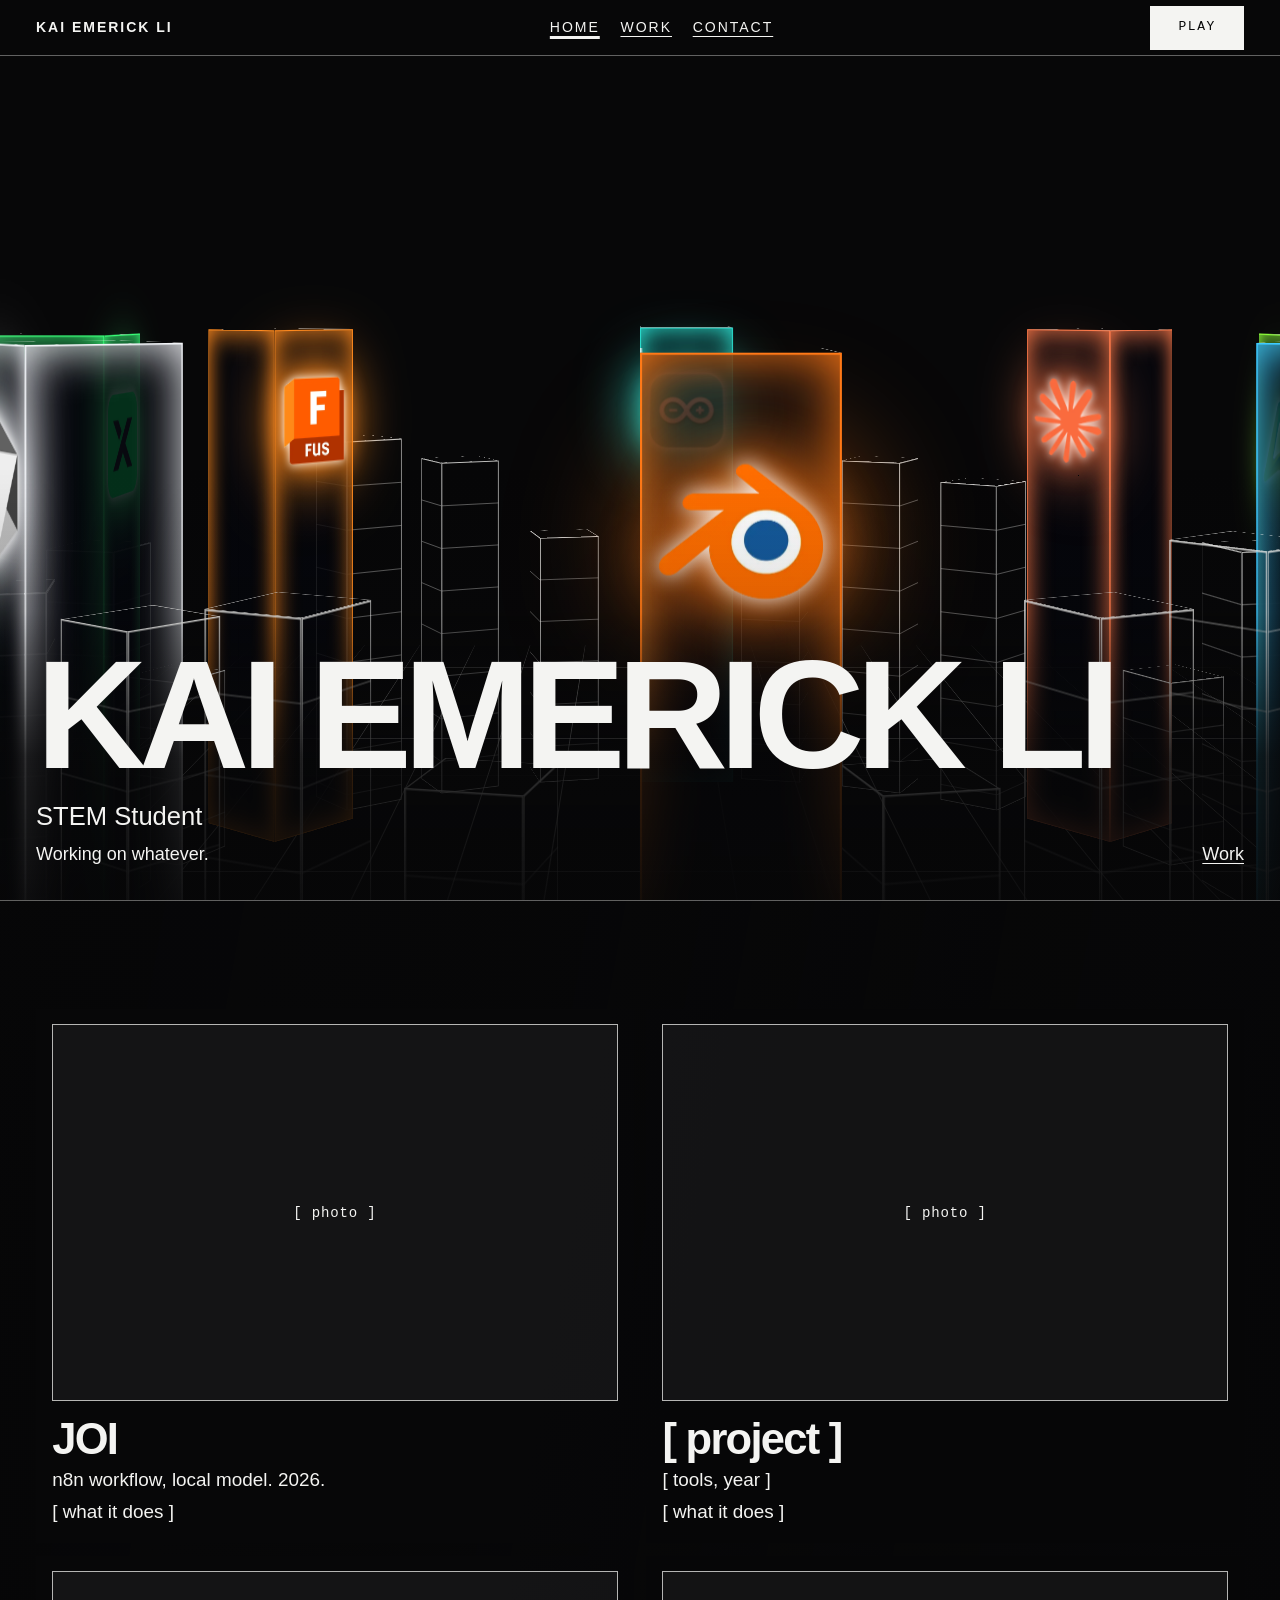
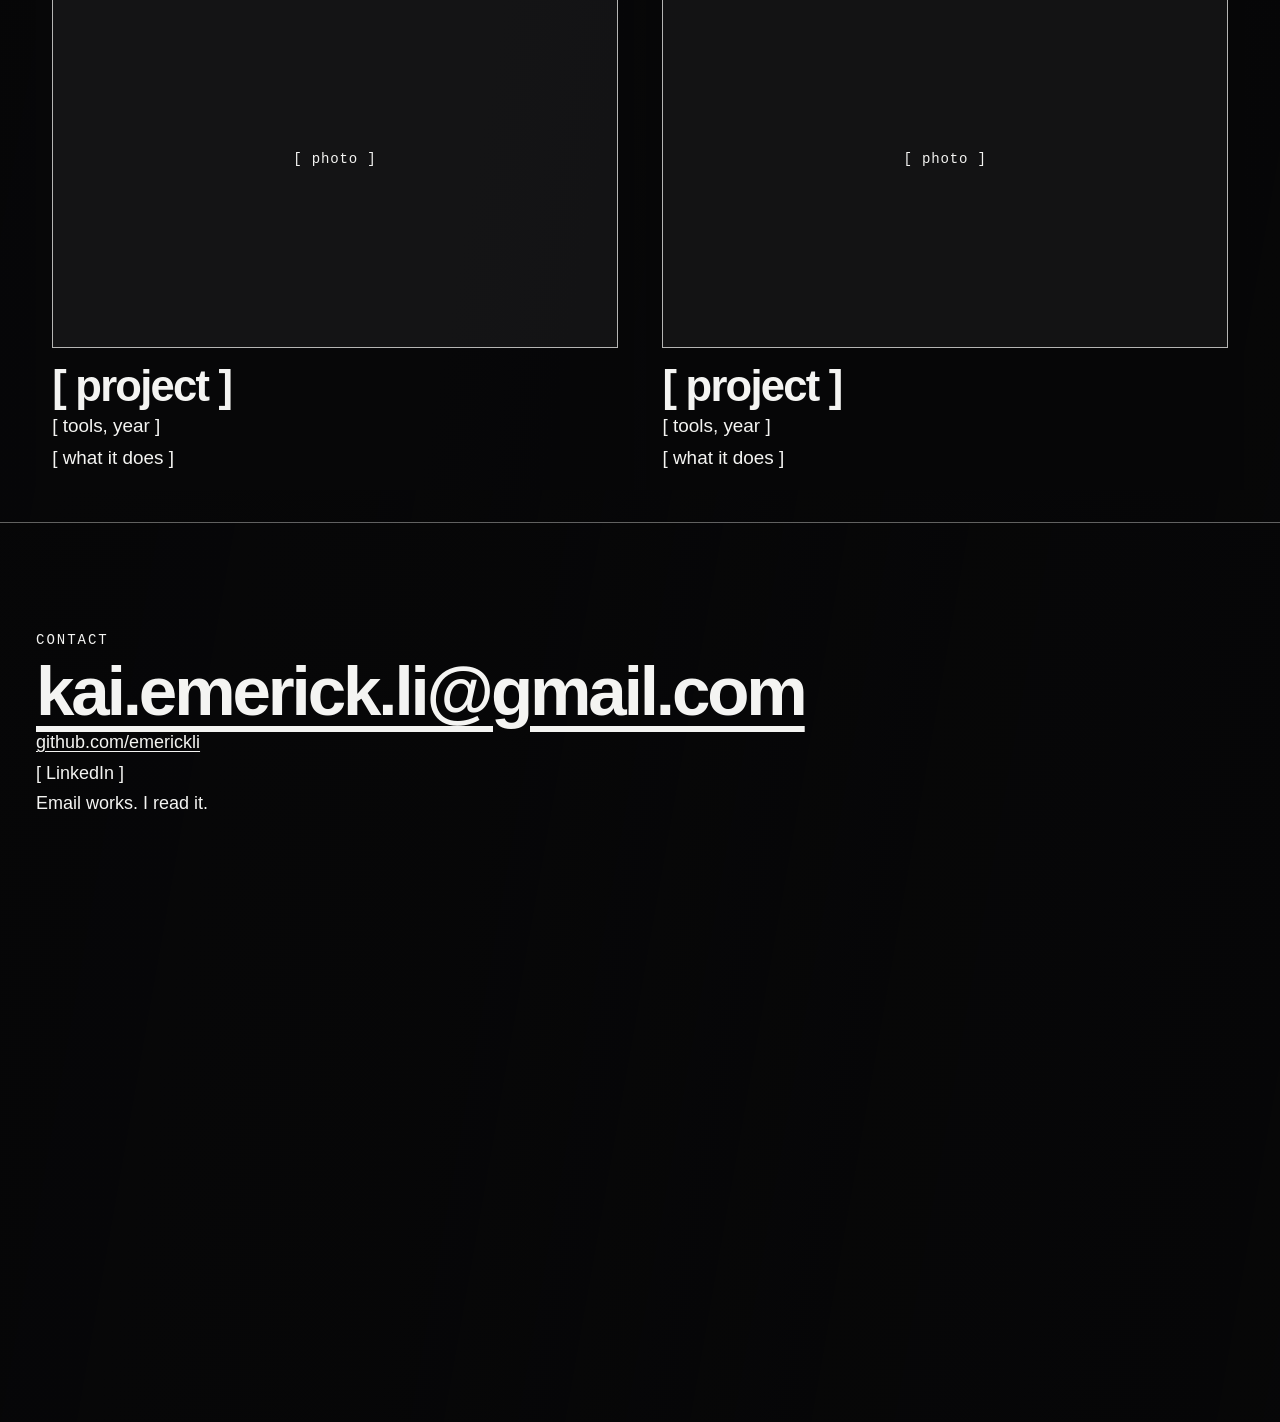
==== commit 6ab73e21: "Show four framed project slots instead of a single JOI poster. Hold the skyline until the tower sign" ====
--- a/index.html
+++ b/index.html
@@ -59,12 +59,40 @@
       });
     });
 
+    var revealed = false;
     function reveal() {
+      if (revealed) return;
+      revealed = true;
       document.body.classList.remove("booting");
     }
-    if (document.readyState === "complete") reveal();
-    else window.addEventListener("load", reveal);
-    window.setTimeout(reveal, 2200);
+    function warm() {
+      var imgs = document.querySelectorAll(".sign");
+      var jobs = [];
+      for (var i = 0; i < imgs.length; i++) {
+        (function (img) {
+          if (typeof img.decode === "function") {
+            jobs.push(img.decode().catch(function () {}));
+          } else if (img.complete) {
+            jobs.push(Promise.resolve());
+          } else {
+            jobs.push(new Promise(function (done) {
+              img.addEventListener("load", done, { once: true });
+              img.addEventListener("error", done, { once: true });
+            }));
+          }
+        })(imgs[i]);
+      }
+      Promise.all(jobs).then(function () {
+        var stage = document.querySelector(".stage");
+        if (stage) stage.getBoundingClientRect();
+        requestAnimationFrame(function () {
+          requestAnimationFrame(reveal);
+        });
+      });
+    }
+    if (document.readyState === "loading") document.addEventListener("DOMContentLoaded", warm);
+    else warm();
+    window.setTimeout(reveal, 4000);
   })();
   </script>
   <link rel="stylesheet" href="/assets/css/style.css" />
@@ -77,34 +105,32 @@
     <div class="world">
       <div class="spin">
         <div class="ground"></div>
-        <div class="b has-sign" style="--x:0px;--z:500px;--yaw:0.0deg;--w:96px;--h:470px;--glow:#ff7a18"><span class="front"><img class="sign" src="/assets/img/signs/blender.webp" alt="" width="320" height="260"></span><span class="back"><img class="sign" src="/assets/img/signs/blender.webp" alt="" width="320" height="260"></span><span class="right"></span><span class="left"></span><span class="top"></span><span class="bottom"></span></div>
-        <div class="b" style="--x:111px;--z:487px;--yaw:12.9deg;--w:62px;--h:253px"><span class="front"></span><span class="back"></span><span class="right"></span><span class="left"></span><span class="top"></span><span class="bottom"></span></div>
-        <div class="b" style="--x:217px;--z:450px;--yaw:25.7deg;--w:62px;--h:334px"><span class="front"></span><span class="back"></span><span class="right"></span><span class="left"></span><span class="top"></span><span class="bottom"></span></div>
-        <div class="b" style="--x:312px;--z:391px;--yaw:38.6deg;--w:62px;--h:360px"><span class="front"></span><span class="back"></span><span class="right"></span><span class="left"></span><span class="top"></span><span class="bottom"></span></div>
-        <div class="b has-sign" style="--x:391px;--z:312px;--yaw:51.4deg;--w:96px;--h:470px;--glow:#3ecbff"><span class="front"><img class="sign" src="/assets/img/signs/photoshop.webp" alt="" width="320" height="312"></span><span class="back"><img class="sign" src="/assets/img/signs/photoshop.webp" alt="" width="320" height="312"></span><span class="right"></span><span class="left"></span><span class="top"></span><span class="bottom"></span></div>
-        <div class="b" style="--x:450px;--z:217px;--yaw:64.3deg;--w:62px;--h:161px"><span class="front"></span><span class="back"></span><span class="right"></span><span class="left"></span><span class="top"></span><span class="bottom"></span></div>
-        <div class="b" style="--x:487px;--z:111px;--yaw:77.1deg;--w:62px;--h:290px"><span class="front"></span><span class="back"></span><span class="right"></span><span class="left"></span><span class="top"></span><span class="bottom"></span></div>
-        <div class="b has-sign" style="--x:500px;--z:0px;--yaw:90.0deg;--w:96px;--h:470px;--glow:#8dff3a"><span class="front"><img class="sign" src="/assets/img/signs/creality.webp" alt="" width="320" height="280"></span><span class="back"><img class="sign" src="/assets/img/signs/creality.webp" alt="" width="320" height="280"></span><span class="right"></span><span class="left"></span><span class="top"></span><span class="bottom"></span></div>
-        <div class="b" style="--x:487px;--z:-111px;--yaw:102.9deg;--w:62px;--h:290px"><span class="front"></span><span class="back"></span><span class="right"></span><span class="left"></span><span class="top"></span><span class="bottom"></span></div>
-        <div class="b" style="--x:450px;--z:-217px;--yaw:115.7deg;--w:62px;--h:161px"><span class="front"></span><span class="back"></span><span class="right"></span><span class="left"></span><span class="top"></span><span class="bottom"></span></div>
-        <div class="b has-sign" style="--x:391px;--z:-312px;--yaw:128.6deg;--w:96px;--h:470px;--glow:#ff7a4a"><span class="front"><img class="sign" src="/assets/img/signs/claude.webp" alt="" width="320" height="320"></span><span class="back"><img class="sign" src="/assets/img/signs/claude.webp" alt="" width="320" height="320"></span><span class="right"></span><span class="left"></span><span class="top"></span><span class="bottom"></span></div>
-        <div class="b" style="--x:312px;--z:-391px;--yaw:141.4deg;--w:62px;--h:317px"><span class="front"></span><span class="back"></span><span class="right"></span><span class="left"></span><span class="top"></span><span class="bottom"></span></div>
-        <div class="b" style="--x:217px;--z:-450px;--yaw:154.3deg;--w:62px;--h:334px"><span class="front"></span><span class="back"></span><span class="right"></span><span class="left"></span><span class="top"></span><span class="bottom"></span></div>
-        <div class="b" style="--x:111px;--z:-487px;--yaw:167.1deg;--w:62px;--h:253px"><span class="front"></span><span class="back"></span><span class="right"></span><span class="left"></span><span class="top"></span><span class="bottom"></span></div>
-        <div class="b has-sign" style="--x:0px;--z:-500px;--yaw:180.0deg;--w:96px;--h:470px;--glow:#2ef0e0"><span class="front"><img class="sign" src="/assets/img/signs/arduino.webp" alt="" width="320" height="320"></span><span class="back"><img class="sign" src="/assets/img/signs/arduino.webp" alt="" width="320" height="320"></span><span class="right"></span><span class="left"></span><span class="top"></span><span class="bottom"></span></div>
-        <div class="b" style="--x:-111px;--z:-487px;--yaw:192.9deg;--w:62px;--h:253px"><span class="front"></span><span class="back"></span><span class="right"></span><span class="left"></span><span class="top"></span><span class="bottom"></span></div>
-        <div class="b" style="--x:-217px;--z:-450px;--yaw:205.7deg;--w:62px;--h:334px"><span class="front"></span><span class="back"></span><span class="right"></span><span class="left"></span><span class="top"></span><span class="bottom"></span></div>
-        <div class="b" style="--x:-312px;--z:-391px;--yaw:218.6deg;--w:62px;--h:360px"><span class="front"></span><span class="back"></span><span class="right"></span><span class="left"></span><span class="top"></span><span class="bottom"></span></div>
-        <div class="b has-sign" style="--x:-391px;--z:-312px;--yaw:231.4deg;--w:96px;--h:470px;--glow:#ff8a1e"><span class="front"><img class="sign" src="/assets/img/signs/fusion.webp" alt="" width="302" height="320"></span><span class="back"><img class="sign" src="/assets/img/signs/fusion.webp" alt="" width="302" height="320"></span><span class="right"></span><span class="left"></span><span class="top"></span><span class="bottom"></span></div>
-        <div class="b" style="--x:-450px;--z:-217px;--yaw:244.3deg;--w:62px;--h:161px"><span class="front"></span><span class="back"></span><span class="right"></span><span class="left"></span><span class="top"></span><span class="bottom"></span></div>
-        <div class="b" style="--x:-487px;--z:-111px;--yaw:257.1deg;--w:62px;--h:290px"><span class="front"></span><span class="back"></span><span class="right"></span><span class="left"></span><span class="top"></span><span class="bottom"></span></div>
-        <div class="b has-sign" style="--x:-500px;--z:-0px;--yaw:270.0deg;--w:96px;--h:470px;--glow:#39ff78"><span class="front"><img class="sign" src="/assets/img/signs/xtools.webp" alt="" width="320" height="320"></span><span class="back"><img class="sign" src="/assets/img/signs/xtools.webp" alt="" width="320" height="320"></span><span class="right"></span><span class="left"></span><span class="top"></span><span class="bottom"></span></div>
-        <div class="b" style="--x:-487px;--z:111px;--yaw:282.9deg;--w:62px;--h:290px"><span class="front"></span><span class="back"></span><span class="right"></span><span class="left"></span><span class="top"></span><span class="bottom"></span></div>
-        <div class="b" style="--x:-450px;--z:217px;--yaw:295.7deg;--w:62px;--h:161px"><span class="front"></span><span class="back"></span><span class="right"></span><span class="left"></span><span class="top"></span><span class="bottom"></span></div>
-        <div class="b has-sign" style="--x:-391px;--z:312px;--yaw:308.6deg;--w:96px;--h:470px;--glow:#f2f4f8"><span class="front"><img class="sign" src="/assets/img/signs/cursor.webp" alt="" width="274" height="320"></span><span class="back"><img class="sign" src="/assets/img/signs/cursor.webp" alt="" width="274" height="320"></span><span class="right"></span><span class="left"></span><span class="top"></span><span class="bottom"></span></div>
-        <div class="b" style="--x:-312px;--z:391px;--yaw:321.4deg;--w:62px;--h:317px"><span class="front"></span><span class="back"></span><span class="right"></span><span class="left"></span><span class="top"></span><span class="bottom"></span></div>
-        <div class="b" style="--x:-217px;--z:450px;--yaw:334.3deg;--w:62px;--h:334px"><span class="front"></span><span class="back"></span><span class="right"></span><span class="left"></span><span class="top"></span><span class="bottom"></span></div>
-        <div class="b" style="--x:-111px;--z:487px;--yaw:347.1deg;--w:62px;--h:253px"><span class="front"></span><span class="back"></span><span class="right"></span><span class="left"></span><span class="top"></span><span class="bottom"></span></div>
+        <div class="b has-sign" style="--x:0px;--z:500px;--yaw:0.0deg;--w:96px;--h:470px;--glow:#ff7a18"><span class="front"><img class="sign" src="/assets/img/signs/blender.webp" alt="" width="320" height="260"></span><span class="back"><img class="sign" src="/assets/img/signs/blender.webp" alt="" width="320" height="260"></span><span class="right"></span><span class="left"></span><span class="top"></span></div>
+        <div class="b" style="--x:111px;--z:487px;--yaw:12.9deg;--w:62px;--h:253px"><span class="front"></span><span class="back"></span><span class="right"></span><span class="left"></span><span class="top"></span></div>
+        <div class="b" style="--x:217px;--z:450px;--yaw:25.7deg;--w:62px;--h:334px"><span class="front"></span><span class="back"></span><span class="right"></span><span class="left"></span><span class="top"></span></div>
+        <div class="b" style="--x:312px;--z:391px;--yaw:38.6deg;--w:62px;--h:360px"><span class="front"></span><span class="back"></span><span class="right"></span><span class="left"></span><span class="top"></span></div>
+        <div class="b has-sign" style="--x:391px;--z:312px;--yaw:51.4deg;--w:96px;--h:470px;--glow:#3ecbff"><span class="front"><img class="sign" src="/assets/img/signs/photoshop.webp" alt="" width="320" height="312"></span><span class="back"><img class="sign" src="/assets/img/signs/photoshop.webp" alt="" width="320" height="312"></span><span class="right"></span><span class="left"></span><span class="top"></span></div>
+        <div class="b" style="--x:487px;--z:111px;--yaw:77.1deg;--w:62px;--h:290px"><span class="front"></span><span class="back"></span><span class="right"></span><span class="left"></span><span class="top"></span></div>
+        <div class="b has-sign" style="--x:500px;--z:0px;--yaw:90.0deg;--w:96px;--h:470px;--glow:#8dff3a"><span class="front"><img class="sign" src="/assets/img/signs/creality.webp" alt="" width="320" height="280"></span><span class="back"><img class="sign" src="/assets/img/signs/creality.webp" alt="" width="320" height="280"></span><span class="right"></span><span class="left"></span><span class="top"></span></div>
+        <div class="b" style="--x:487px;--z:-111px;--yaw:102.9deg;--w:62px;--h:290px"><span class="front"></span><span class="back"></span><span class="right"></span><span class="left"></span><span class="top"></span></div>
+        <div class="b" style="--x:450px;--z:-217px;--yaw:115.7deg;--w:62px;--h:161px"><span class="front"></span><span class="back"></span><span class="right"></span><span class="left"></span><span class="top"></span></div>
+        <div class="b has-sign" style="--x:391px;--z:-312px;--yaw:128.6deg;--w:96px;--h:470px;--glow:#ff7a4a"><span class="front"><img class="sign" src="/assets/img/signs/claude.webp" alt="" width="320" height="320"></span><span class="back"><img class="sign" src="/assets/img/signs/claude.webp" alt="" width="320" height="320"></span><span class="right"></span><span class="left"></span><span class="top"></span></div>
+        <div class="b" style="--x:312px;--z:-391px;--yaw:141.4deg;--w:62px;--h:317px"><span class="front"></span><span class="back"></span><span class="right"></span><span class="left"></span><span class="top"></span></div>
+        <div class="b" style="--x:217px;--z:-450px;--yaw:154.3deg;--w:62px;--h:334px"><span class="front"></span><span class="back"></span><span class="right"></span><span class="left"></span><span class="top"></span></div>
+        <div class="b" style="--x:111px;--z:-487px;--yaw:167.1deg;--w:62px;--h:253px"><span class="front"></span><span class="back"></span><span class="right"></span><span class="left"></span><span class="top"></span></div>
+        <div class="b has-sign" style="--x:0px;--z:-500px;--yaw:180.0deg;--w:96px;--h:470px;--glow:#2ef0e0"><span class="front"><img class="sign" src="/assets/img/signs/arduino.webp" alt="" width="320" height="320"></span><span class="back"><img class="sign" src="/assets/img/signs/arduino.webp" alt="" width="320" height="320"></span><span class="right"></span><span class="left"></span><span class="top"></span></div>
+        <div class="b" style="--x:-111px;--z:-487px;--yaw:192.9deg;--w:62px;--h:253px"><span class="front"></span><span class="back"></span><span class="right"></span><span class="left"></span><span class="top"></span></div>
+        <div class="b" style="--x:-217px;--z:-450px;--yaw:205.7deg;--w:62px;--h:334px"><span class="front"></span><span class="back"></span><span class="right"></span><span class="left"></span><span class="top"></span></div>
+        <div class="b" style="--x:-312px;--z:-391px;--yaw:218.6deg;--w:62px;--h:360px"><span class="front"></span><span class="back"></span><span class="right"></span><span class="left"></span><span class="top"></span></div>
+        <div class="b has-sign" style="--x:-391px;--z:-312px;--yaw:231.4deg;--w:96px;--h:470px;--glow:#ff8a1e"><span class="front"><img class="sign" src="/assets/img/signs/fusion.webp" alt="" width="302" height="320"></span><span class="back"><img class="sign" src="/assets/img/signs/fusion.webp" alt="" width="302" height="320"></span><span class="right"></span><span class="left"></span><span class="top"></span></div>
+        <div class="b" style="--x:-450px;--z:-217px;--yaw:244.3deg;--w:62px;--h:161px"><span class="front"></span><span class="back"></span><span class="right"></span><span class="left"></span><span class="top"></span></div>
+        <div class="b" style="--x:-487px;--z:-111px;--yaw:257.1deg;--w:62px;--h:290px"><span class="front"></span><span class="back"></span><span class="right"></span><span class="left"></span><span class="top"></span></div>
+        <div class="b has-sign" style="--x:-500px;--z:-0px;--yaw:270.0deg;--w:96px;--h:470px;--glow:#39ff78"><span class="front"><img class="sign" src="/assets/img/signs/xtools.webp" alt="" width="320" height="320"></span><span class="back"><img class="sign" src="/assets/img/signs/xtools.webp" alt="" width="320" height="320"></span><span class="right"></span><span class="left"></span><span class="top"></span></div>
+        <div class="b" style="--x:-487px;--z:111px;--yaw:282.9deg;--w:62px;--h:290px"><span class="front"></span><span class="back"></span><span class="right"></span><span class="left"></span><span class="top"></span></div>
+        <div class="b has-sign" style="--x:-391px;--z:312px;--yaw:308.6deg;--w:96px;--h:470px;--glow:#f2f4f8"><span class="front"><img class="sign" src="/assets/img/signs/cursor.webp" alt="" width="274" height="320"></span><span class="back"><img class="sign" src="/assets/img/signs/cursor.webp" alt="" width="274" height="320"></span><span class="right"></span><span class="left"></span><span class="top"></span></div>
+        <div class="b" style="--x:-312px;--z:391px;--yaw:321.4deg;--w:62px;--h:317px"><span class="front"></span><span class="back"></span><span class="right"></span><span class="left"></span><span class="top"></span></div>
+        <div class="b" style="--x:-217px;--z:450px;--yaw:334.3deg;--w:62px;--h:334px"><span class="front"></span><span class="back"></span><span class="right"></span><span class="left"></span><span class="top"></span></div>
+        <div class="b" style="--x:-111px;--z:487px;--yaw:347.1deg;--w:62px;--h:253px"><span class="front"></span><span class="back"></span><span class="right"></span><span class="left"></span><span class="top"></span></div>
       </div>
     </div>
   </div>
@@ -134,12 +160,40 @@
   </section>
 
   <section class="band" id="work">
-    <a class="slab" href="/projects/01.html">
-      <span class="num">01</span>
-      <span class="title">JOI</span>
-      <span class="line">n8n workflow, local model. 2026.</span>
-    </a>
-    <p class="note">[ what it does ]</p>
+    <ul class="quad">
+      <li>
+        <a class="cell" href="/projects/01.html">
+          <span class="frame">[ photo ]</span>
+          <span class="title">JOI</span>
+          <span class="line">n8n workflow, local model. 2026.</span>
+          <span class="note">[ what it does ]</span>
+        </a>
+      </li>
+      <li>
+        <div class="cell">
+          <span class="frame">[ photo ]</span>
+          <span class="title">[ project ]</span>
+          <span class="line">[ tools, year ]</span>
+          <span class="note">[ what it does ]</span>
+        </div>
+      </li>
+      <li>
+        <div class="cell">
+          <span class="frame">[ photo ]</span>
+          <span class="title">[ project ]</span>
+          <span class="line">[ tools, year ]</span>
+          <span class="note">[ what it does ]</span>
+        </div>
+      </li>
+      <li>
+        <div class="cell">
+          <span class="frame">[ photo ]</span>
+          <span class="title">[ project ]</span>
+          <span class="line">[ tools, year ]</span>
+          <span class="note">[ what it does ]</span>
+        </div>
+      </li>
+    </ul>
   </section>
 
   <section class="band" id="reach">
--- a/assets/css/style.css
+++ b/assets/css/style.css
@@ -7,7 +7,7 @@
   --ink: #f4f4f2;
   --dim: rgba(244, 244, 242, 0.62);
   --line: rgba(244, 244, 242, 0.38);
-  --wire: rgba(126, 214, 232, 0.8);
+  --wire: rgba(244, 244, 242, 0.8);
   --sans: "Helvetica Neue", Helvetica, Arial, sans-serif;
   --mono: ui-monospace, "SF Mono", Menlo, Consolas, monospace;
 }
@@ -66,6 +66,12 @@
   height: 0;
   transform-style: preserve-3d;
   transform: scale(1.28);
+}
+
+/* Same framing as the reference window. Height drives size so a taller or fullscreen desktop does not drop the skyline. */
+@media (min-width: 46.01rem) {
+  .stage { perspective: calc(1400px * 100vh / 790px); }
+  .world { transform: scale(calc(1.28 * 100vh / 790px)); }
 }
 
 .spin {
@@ -330,8 +336,7 @@
   font-weight: 700;
   letter-spacing: -0.05em;
   line-height: 0.86;
-  text-decoration: underline;
-  text-underline-offset: 0.06em;
+  text-decoration: none;
   text-transform: uppercase;
 }
 
@@ -345,6 +350,69 @@
 .slab:focus-visible .num {
   color: var(--ink);
   -webkit-text-stroke: 0;
+}
+
+.quad {
+  display: grid;
+  grid-template-columns: 1fr 1fr;
+  gap: 0.7rem;
+  width: 100%;
+  margin: 0;
+  padding: 0;
+  list-style: none;
+}
+
+.quad > li { display: flex; min-width: 0; }
+
+.cell {
+  display: flex;
+  flex: 1;
+  flex-direction: column;
+  justify-content: flex-start;
+  gap: 0.35rem;
+  min-width: 0;
+  padding: 0.85rem 0.9rem 1.05rem;
+  background: rgba(7, 7, 8, 0.88);
+  color: inherit;
+  text-decoration: none;
+}
+
+.frame {
+  display: grid;
+  place-items: center;
+  aspect-ratio: 3 / 2;
+  width: 100%;
+  margin: 0 0 0.65rem;
+  border: 1px solid rgba(244, 244, 242, 0.72);
+  background: rgba(244, 244, 242, 0.05);
+  color: var(--ink);
+  font-family: var(--mono);
+  font-size: 0.78rem;
+  letter-spacing: 0.06em;
+  line-height: 1.3;
+}
+
+.cell .title {
+  display: block;
+  margin: 0;
+  font-size: clamp(1.65rem, 3.4vw, 2.8rem);
+  font-weight: 700;
+  letter-spacing: -0.04em;
+  line-height: 0.95;
+  text-decoration: none;
+  text-transform: none;
+}
+
+.cell .line,
+.cell .note {
+  display: block;
+  max-width: 28rem;
+  margin: 0;
+  font-size: 1.05rem;
+  font-weight: 400;
+  letter-spacing: 0;
+  line-height: 1.35;
+  text-transform: none;
 }
 
 .mail {
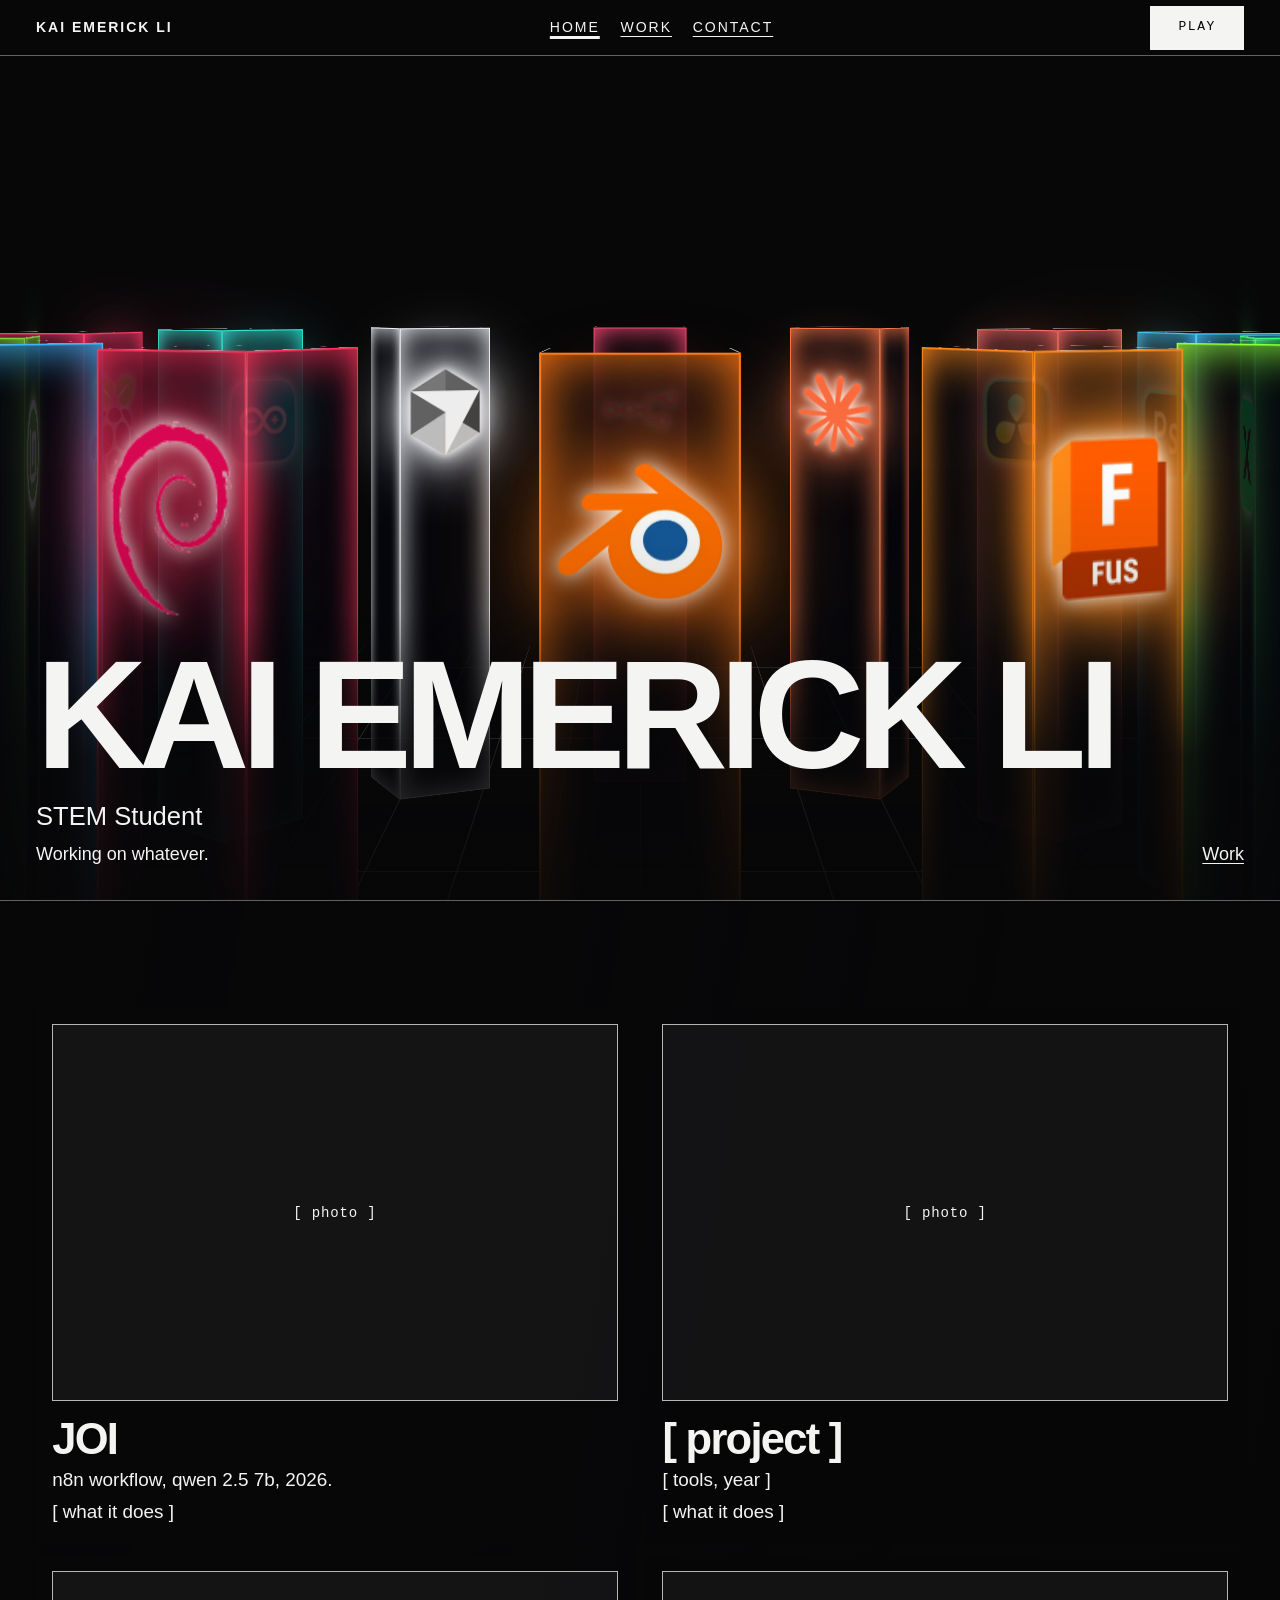
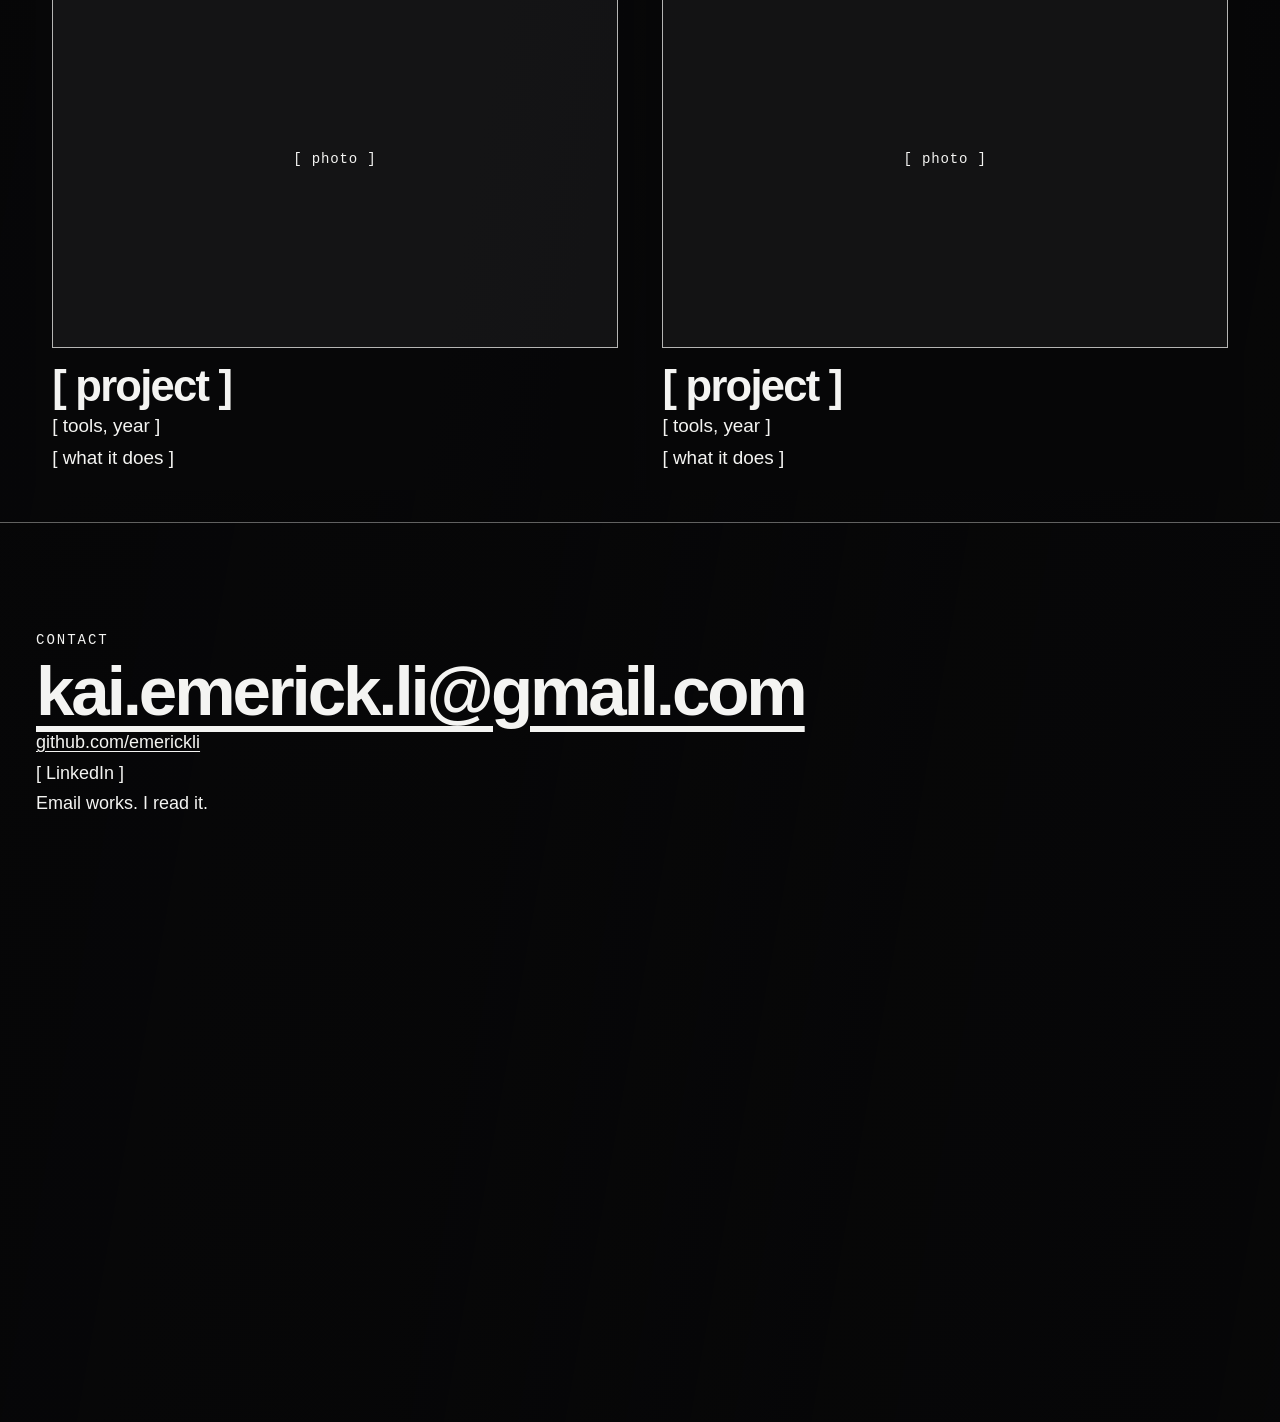
==== commit 3d41571a: "Spin the branded towers from the center of the circle so the skyline stays put." ====
--- a/index.html
+++ b/index.html
@@ -105,32 +105,20 @@
     <div class="world">
       <div class="spin">
         <div class="ground"></div>
-        <div class="b has-sign" style="--x:0px;--z:500px;--yaw:0.0deg;--w:96px;--h:470px;--glow:#ff7a18"><span class="front"><img class="sign" src="/assets/img/signs/blender.webp" alt="" width="320" height="260"></span><span class="back"><img class="sign" src="/assets/img/signs/blender.webp" alt="" width="320" height="260"></span><span class="right"></span><span class="left"></span><span class="top"></span></div>
-        <div class="b" style="--x:111px;--z:487px;--yaw:12.9deg;--w:62px;--h:253px"><span class="front"></span><span class="back"></span><span class="right"></span><span class="left"></span><span class="top"></span></div>
-        <div class="b" style="--x:217px;--z:450px;--yaw:25.7deg;--w:62px;--h:334px"><span class="front"></span><span class="back"></span><span class="right"></span><span class="left"></span><span class="top"></span></div>
-        <div class="b" style="--x:312px;--z:391px;--yaw:38.6deg;--w:62px;--h:360px"><span class="front"></span><span class="back"></span><span class="right"></span><span class="left"></span><span class="top"></span></div>
-        <div class="b has-sign" style="--x:391px;--z:312px;--yaw:51.4deg;--w:96px;--h:470px;--glow:#3ecbff"><span class="front"><img class="sign" src="/assets/img/signs/photoshop.webp" alt="" width="320" height="312"></span><span class="back"><img class="sign" src="/assets/img/signs/photoshop.webp" alt="" width="320" height="312"></span><span class="right"></span><span class="left"></span><span class="top"></span></div>
-        <div class="b" style="--x:487px;--z:111px;--yaw:77.1deg;--w:62px;--h:290px"><span class="front"></span><span class="back"></span><span class="right"></span><span class="left"></span><span class="top"></span></div>
-        <div class="b has-sign" style="--x:500px;--z:0px;--yaw:90.0deg;--w:96px;--h:470px;--glow:#8dff3a"><span class="front"><img class="sign" src="/assets/img/signs/creality.webp" alt="" width="320" height="280"></span><span class="back"><img class="sign" src="/assets/img/signs/creality.webp" alt="" width="320" height="280"></span><span class="right"></span><span class="left"></span><span class="top"></span></div>
-        <div class="b" style="--x:487px;--z:-111px;--yaw:102.9deg;--w:62px;--h:290px"><span class="front"></span><span class="back"></span><span class="right"></span><span class="left"></span><span class="top"></span></div>
-        <div class="b" style="--x:450px;--z:-217px;--yaw:115.7deg;--w:62px;--h:161px"><span class="front"></span><span class="back"></span><span class="right"></span><span class="left"></span><span class="top"></span></div>
-        <div class="b has-sign" style="--x:391px;--z:-312px;--yaw:128.6deg;--w:96px;--h:470px;--glow:#ff7a4a"><span class="front"><img class="sign" src="/assets/img/signs/claude.webp" alt="" width="320" height="320"></span><span class="back"><img class="sign" src="/assets/img/signs/claude.webp" alt="" width="320" height="320"></span><span class="right"></span><span class="left"></span><span class="top"></span></div>
-        <div class="b" style="--x:312px;--z:-391px;--yaw:141.4deg;--w:62px;--h:317px"><span class="front"></span><span class="back"></span><span class="right"></span><span class="left"></span><span class="top"></span></div>
-        <div class="b" style="--x:217px;--z:-450px;--yaw:154.3deg;--w:62px;--h:334px"><span class="front"></span><span class="back"></span><span class="right"></span><span class="left"></span><span class="top"></span></div>
-        <div class="b" style="--x:111px;--z:-487px;--yaw:167.1deg;--w:62px;--h:253px"><span class="front"></span><span class="back"></span><span class="right"></span><span class="left"></span><span class="top"></span></div>
-        <div class="b has-sign" style="--x:0px;--z:-500px;--yaw:180.0deg;--w:96px;--h:470px;--glow:#2ef0e0"><span class="front"><img class="sign" src="/assets/img/signs/arduino.webp" alt="" width="320" height="320"></span><span class="back"><img class="sign" src="/assets/img/signs/arduino.webp" alt="" width="320" height="320"></span><span class="right"></span><span class="left"></span><span class="top"></span></div>
-        <div class="b" style="--x:-111px;--z:-487px;--yaw:192.9deg;--w:62px;--h:253px"><span class="front"></span><span class="back"></span><span class="right"></span><span class="left"></span><span class="top"></span></div>
-        <div class="b" style="--x:-217px;--z:-450px;--yaw:205.7deg;--w:62px;--h:334px"><span class="front"></span><span class="back"></span><span class="right"></span><span class="left"></span><span class="top"></span></div>
-        <div class="b" style="--x:-312px;--z:-391px;--yaw:218.6deg;--w:62px;--h:360px"><span class="front"></span><span class="back"></span><span class="right"></span><span class="left"></span><span class="top"></span></div>
-        <div class="b has-sign" style="--x:-391px;--z:-312px;--yaw:231.4deg;--w:96px;--h:470px;--glow:#ff8a1e"><span class="front"><img class="sign" src="/assets/img/signs/fusion.webp" alt="" width="302" height="320"></span><span class="back"><img class="sign" src="/assets/img/signs/fusion.webp" alt="" width="302" height="320"></span><span class="right"></span><span class="left"></span><span class="top"></span></div>
-        <div class="b" style="--x:-450px;--z:-217px;--yaw:244.3deg;--w:62px;--h:161px"><span class="front"></span><span class="back"></span><span class="right"></span><span class="left"></span><span class="top"></span></div>
-        <div class="b" style="--x:-487px;--z:-111px;--yaw:257.1deg;--w:62px;--h:290px"><span class="front"></span><span class="back"></span><span class="right"></span><span class="left"></span><span class="top"></span></div>
-        <div class="b has-sign" style="--x:-500px;--z:-0px;--yaw:270.0deg;--w:96px;--h:470px;--glow:#39ff78"><span class="front"><img class="sign" src="/assets/img/signs/xtools.webp" alt="" width="320" height="320"></span><span class="back"><img class="sign" src="/assets/img/signs/xtools.webp" alt="" width="320" height="320"></span><span class="right"></span><span class="left"></span><span class="top"></span></div>
-        <div class="b" style="--x:-487px;--z:111px;--yaw:282.9deg;--w:62px;--h:290px"><span class="front"></span><span class="back"></span><span class="right"></span><span class="left"></span><span class="top"></span></div>
-        <div class="b has-sign" style="--x:-391px;--z:312px;--yaw:308.6deg;--w:96px;--h:470px;--glow:#f2f4f8"><span class="front"><img class="sign" src="/assets/img/signs/cursor.webp" alt="" width="274" height="320"></span><span class="back"><img class="sign" src="/assets/img/signs/cursor.webp" alt="" width="274" height="320"></span><span class="right"></span><span class="left"></span><span class="top"></span></div>
-        <div class="b" style="--x:-312px;--z:391px;--yaw:321.4deg;--w:62px;--h:317px"><span class="front"></span><span class="back"></span><span class="right"></span><span class="left"></span><span class="top"></span></div>
-        <div class="b" style="--x:-217px;--z:450px;--yaw:334.3deg;--w:62px;--h:334px"><span class="front"></span><span class="back"></span><span class="right"></span><span class="left"></span><span class="top"></span></div>
-        <div class="b" style="--x:-111px;--z:487px;--yaw:347.1deg;--w:62px;--h:253px"><span class="front"></span><span class="back"></span><span class="right"></span><span class="left"></span><span class="top"></span></div>
+        <div class="b has-sign" style="--x:0px;--z:500px;--yaw:180.0deg;--w:96px;--h:470px;--glow:#ff7a18"><span class="front"><img class="sign" src="/assets/img/signs/blender.webp" alt="" width="320" height="260"></span><span class="back"><img class="sign" src="/assets/img/signs/blender.webp" alt="" width="320" height="260"></span><span class="right"></span><span class="left"></span><span class="top"></span></div>
+        <div class="b has-sign" style="--x:217px;--z:450px;--yaw:205.7deg;--w:96px;--h:470px;--glow:#ff8a1e"><span class="front"><img class="sign" src="/assets/img/signs/fusion.webp" alt="" width="302" height="320"></span><span class="back"><img class="sign" src="/assets/img/signs/fusion.webp" alt="" width="302" height="320"></span><span class="right"></span><span class="left"></span><span class="top"></span></div>
+        <div class="b has-sign" style="--x:391px;--z:312px;--yaw:231.4deg;--w:96px;--h:470px;--glow:#8dff3a"><span class="front"><img class="sign" src="/assets/img/signs/creality.webp" alt="" width="320" height="280"></span><span class="back"><img class="sign" src="/assets/img/signs/creality.webp" alt="" width="320" height="280"></span><span class="right"></span><span class="left"></span><span class="top"></span></div>
+        <div class="b has-sign" style="--x:487px;--z:111px;--yaw:257.1deg;--w:96px;--h:470px;--glow:#39ff78"><span class="front"><img class="sign" src="/assets/img/signs/xtools.webp" alt="" width="320" height="320"></span><span class="back"><img class="sign" src="/assets/img/signs/xtools.webp" alt="" width="320" height="320"></span><span class="right"></span><span class="left"></span><span class="top"></span></div>
+        <div class="b has-sign" style="--x:487px;--z:-111px;--yaw:282.9deg;--w:96px;--h:470px;--glow:#3ecbff"><span class="front"><img class="sign" src="/assets/img/signs/photoshop.webp" alt="" width="320" height="312"></span><span class="back"><img class="sign" src="/assets/img/signs/photoshop.webp" alt="" width="320" height="312"></span><span class="right"></span><span class="left"></span><span class="top"></span></div>
+        <div class="b has-sign" style="--x:391px;--z:-312px;--yaw:308.6deg;--w:96px;--h:470px;--glow:#ff6d6a"><span class="front"><img class="sign" src="/assets/img/signs/davinci.png" alt="" width="320" height="320"></span><span class="back"><img class="sign" src="/assets/img/signs/davinci.png" alt="" width="320" height="320"></span><span class="right"></span><span class="left"></span><span class="top"></span></div>
+        <div class="b has-sign" style="--x:217px;--z:-450px;--yaw:334.3deg;--w:96px;--h:470px;--glow:#ff7a4a"><span class="front"><img class="sign" src="/assets/img/signs/claude.webp" alt="" width="320" height="320"></span><span class="back"><img class="sign" src="/assets/img/signs/claude.webp" alt="" width="320" height="320"></span><span class="right"></span><span class="left"></span><span class="top"></span></div>
+        <div class="b has-sign" style="--x:0px;--z:-500px;--yaw:0.0deg;--w:96px;--h:470px;--glow:#ff4d7a"><span class="front"><img class="sign" src="/assets/img/signs/n8n.png" alt="" width="320" height="162"></span><span class="back"><img class="sign" src="/assets/img/signs/n8n.png" alt="" width="320" height="162"></span><span class="right"></span><span class="left"></span><span class="top"></span></div>
+        <div class="b has-sign" style="--x:-217px;--z:-450px;--yaw:25.7deg;--w:96px;--h:470px;--glow:#f2f4f8"><span class="front"><img class="sign" src="/assets/img/signs/cursor.webp" alt="" width="274" height="320"></span><span class="back"><img class="sign" src="/assets/img/signs/cursor.webp" alt="" width="274" height="320"></span><span class="right"></span><span class="left"></span><span class="top"></span></div>
+        <div class="b has-sign" style="--x:-391px;--z:-312px;--yaw:51.4deg;--w:96px;--h:470px;--glow:#2ef0e0"><span class="front"><img class="sign" src="/assets/img/signs/arduino.webp" alt="" width="320" height="320"></span><span class="back"><img class="sign" src="/assets/img/signs/arduino.webp" alt="" width="320" height="320"></span><span class="right"></span><span class="left"></span><span class="top"></span></div>
+        <div class="b has-sign" style="--x:-487px;--z:-111px;--yaw:77.1deg;--w:96px;--h:470px;--glow:#ff3b6a"><span class="front"><img class="sign" src="/assets/img/signs/raspberrypi.png" alt="" width="261" height="342"></span><span class="back"><img class="sign" src="/assets/img/signs/raspberrypi.png" alt="" width="261" height="342"></span><span class="right"></span><span class="left"></span><span class="top"></span></div>
+        <div class="b has-sign" style="--x:-487px;--z:111px;--yaw:102.9deg;--w:96px;--h:470px;--glow:#7dce3c"><span class="front"><img class="sign" src="/assets/img/signs/mint.png" alt="" width="320" height="320"></span><span class="back"><img class="sign" src="/assets/img/signs/mint.png" alt="" width="320" height="320"></span><span class="right"></span><span class="left"></span><span class="top"></span></div>
+        <div class="b has-sign" style="--x:-391px;--z:312px;--yaw:128.6deg;--w:96px;--h:470px;--glow:#3cb6ff"><span class="front"><img class="sign" src="/assets/img/signs/arch.png" alt="" width="320" height="320"></span><span class="back"><img class="sign" src="/assets/img/signs/arch.png" alt="" width="320" height="320"></span><span class="right"></span><span class="left"></span><span class="top"></span></div>
+        <div class="b has-sign" style="--x:-217px;--z:450px;--yaw:154.3deg;--w:96px;--h:470px;--glow:#ff335c"><span class="front"><img class="sign" src="/assets/img/signs/debian.png" alt="" width="257" height="320"></span><span class="back"><img class="sign" src="/assets/img/signs/debian.png" alt="" width="257" height="320"></span><span class="right"></span><span class="left"></span><span class="top"></span></div>
       </div>
     </div>
   </div>
@@ -165,7 +153,7 @@
         <a class="cell" href="/projects/01.html">
           <span class="frame">[ photo ]</span>
           <span class="title">JOI</span>
-          <span class="line">n8n workflow, local model. 2026.</span>
+          <span class="line">n8n workflow, qwen 2.5 7b, 2026.</span>
           <span class="note">[ what it does ]</span>
         </a>
       </li>
--- a/assets/css/style.css
+++ b/assets/css/style.css
@@ -80,6 +80,7 @@
   top: 0;
   width: 0;
   height: 0;
+  transform-origin: 0 0;
   transform-style: preserve-3d;
   animation: drift 90s linear infinite;
   animation-delay: var(--spin-delay, 0s);
@@ -133,6 +134,7 @@
 
 .b {
   position: absolute;
+  left: calc(var(--w) / -2);
   width: var(--w);
   height: var(--h);
   transform-style: preserve-3d;
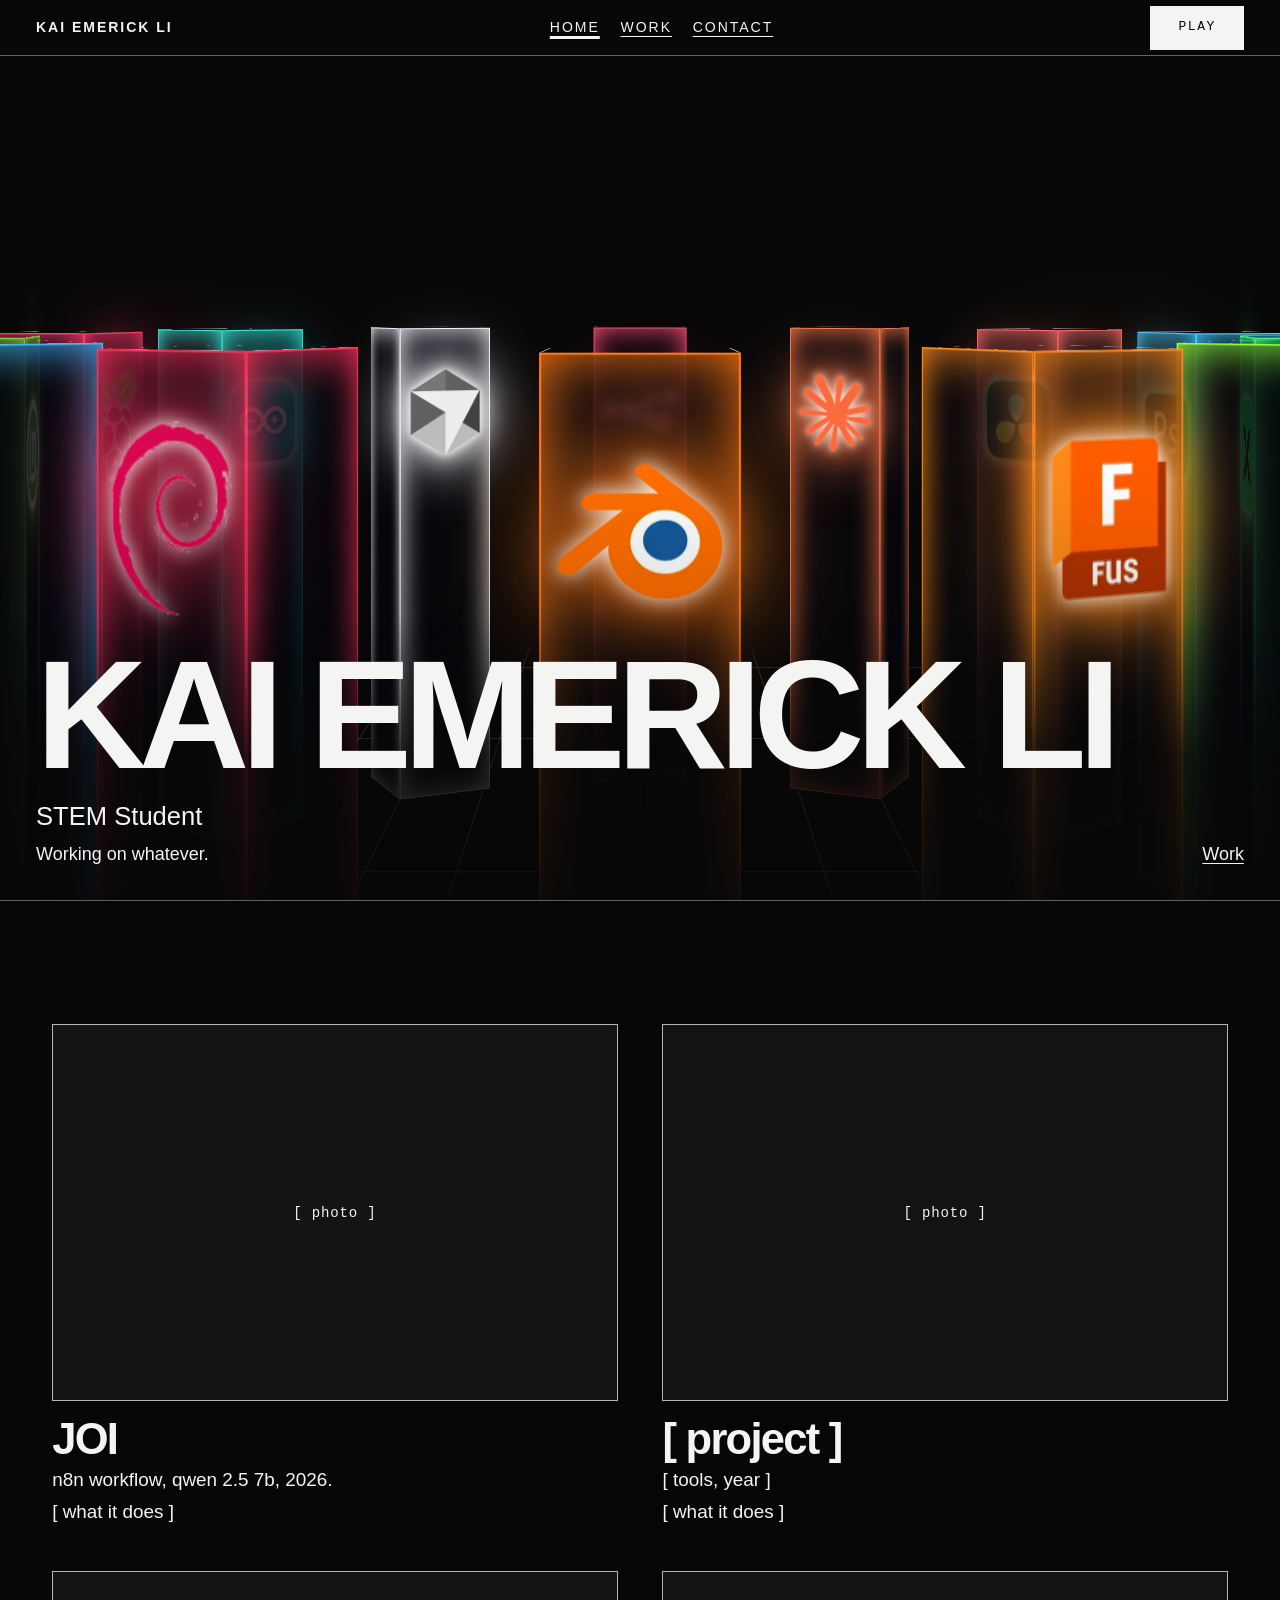
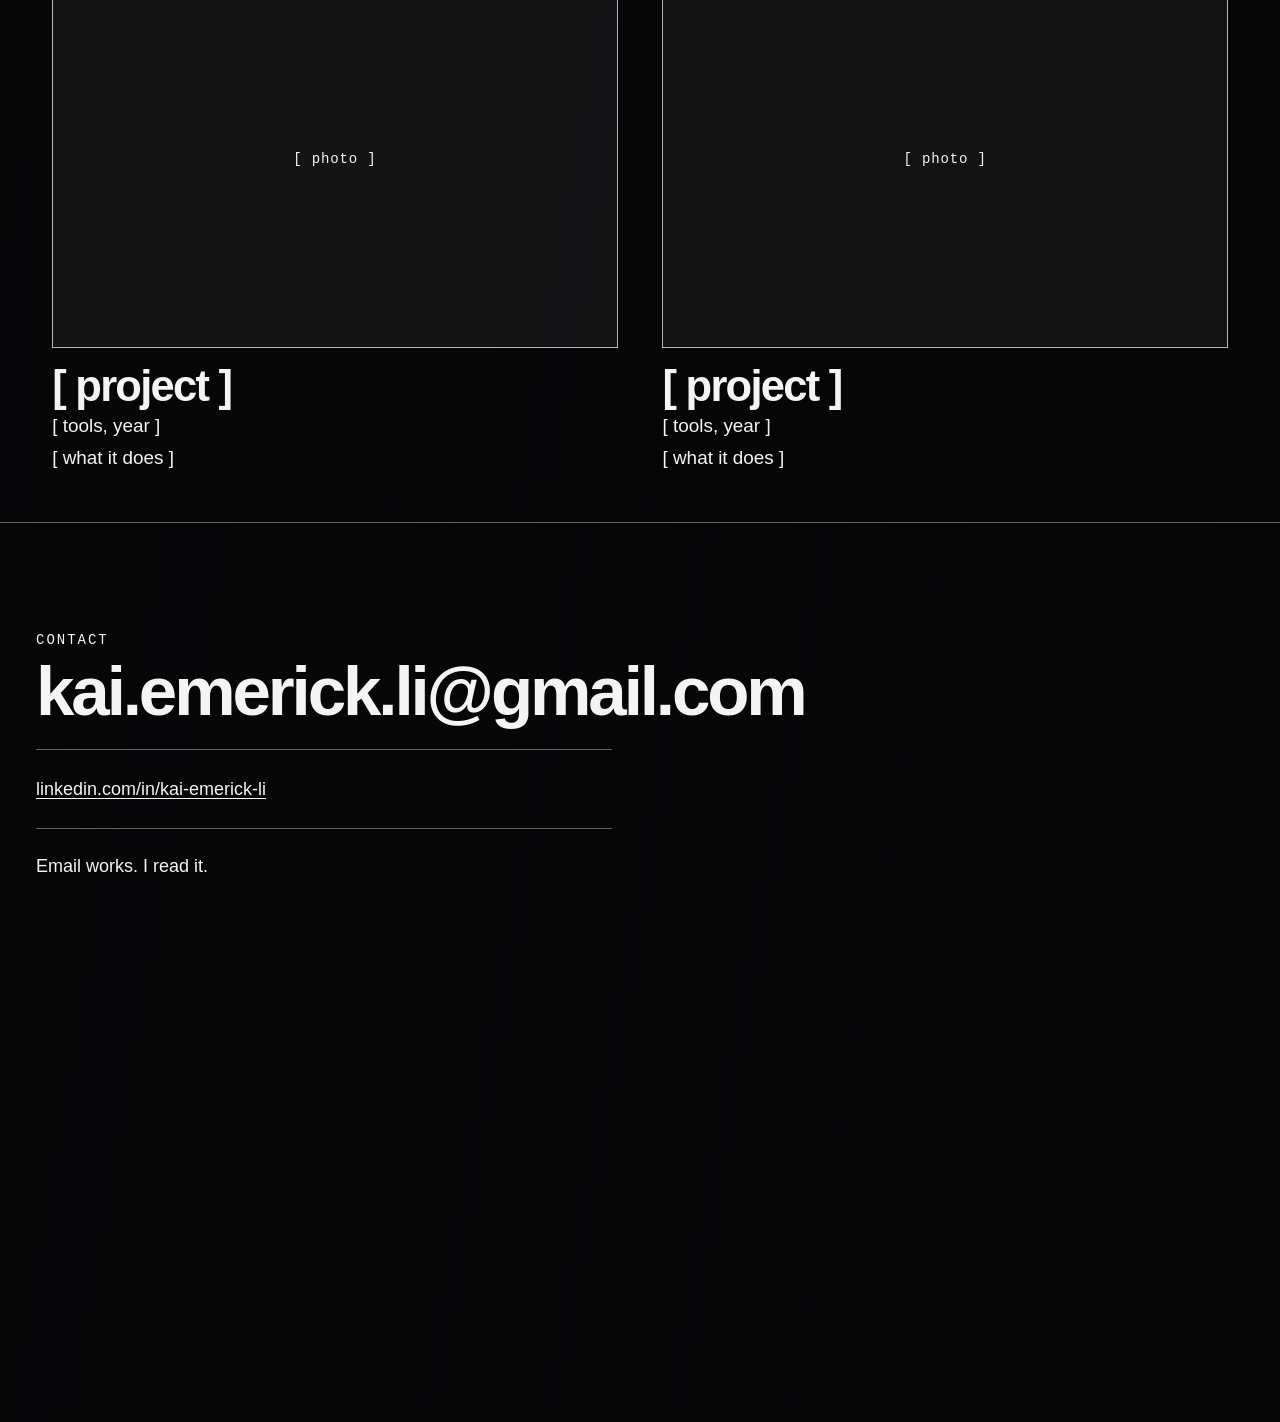
==== commit 39703340: "Keep the words readable over the skyline, and publish a favicon and share image. The work page is a " ====
--- a/index.html
+++ b/index.html
@@ -5,7 +5,22 @@
   <meta name="viewport" content="width=device-width, initial-scale=1" />
   <title>Kai Emerick Li</title>
   <meta name="description" content="Kai Emerick Li. STEM student." />
-  <link rel="icon" type="image/svg+xml" href="/assets/img/favicon.svg" />
+  <link rel="icon" type="image/png" href="/assets/img/favicon.png" sizes="32x32" />
+  <link rel="icon" type="image/png" href="/assets/img/icon-512.png" sizes="512x512" />
+  <link rel="apple-touch-icon" href="/assets/img/apple-touch-icon.png" />
+  <meta property="og:type" content="website" />
+  <meta property="og:site_name" content="Kai Emerick Li" />
+  <meta property="og:title" content="Kai Emerick Li" />
+  <meta property="og:description" content="Kai Emerick Li. STEM student." />
+  <meta property="og:url" content="https://emerickli.github.io/" />
+  <meta property="og:image" content="https://emerickli.github.io/assets/img/preview.png" />
+  <meta property="og:image:width" content="1200" />
+  <meta property="og:image:height" content="630" />
+  <meta property="og:image:alt" content="K" />
+  <meta name="twitter:card" content="summary_large_image" />
+  <meta name="twitter:title" content="Kai Emerick Li" />
+  <meta name="twitter:description" content="Kai Emerick Li. STEM student." />
+  <meta name="twitter:image" content="https://emerickli.github.io/assets/img/preview.png" />
   <script defer>
   (function () {
     var dur = 90000;
@@ -186,12 +201,11 @@
 
   <section class="band" id="reach">
     <p class="label">Contact</p>
-    <a class="mail" href="mailto:kai.emerick.li@gmail.com">kai.emerick.li@gmail.com</a>
-    <div class="stack">
-      <p><a href="https://github.com/emerickli">github.com/emerickli</a></p>
-      <p>[ LinkedIn ]</p>
-      <p>Email works. I read it.</p>
-    </div>
+    <p class="mail">kai.emerick.li@gmail.com</p>
+    <ul class="coords">
+      <li><a href="https://www.linkedin.com/in/kai-emerick-li/" target="_blank" rel="noopener noreferrer">linkedin.com/in/kai-emerick-li</a></li>
+    </ul>
+    <p class="open">Email works. I read it.</p>
   </section>
 </main>
 </body>
--- a/assets/css/style.css
+++ b/assets/css/style.css
@@ -200,7 +200,7 @@
 
 .topbar {
   position: fixed;
-  z-index: 5;
+  z-index: 6;
   top: 0;
   left: 0;
   right: 0;
@@ -242,10 +242,40 @@
 
 nav a[aria-current="page"] { text-decoration-thickness: 3px; }
 
-.page { position: relative; z-index: 1; }
+.page { position: relative; z-index: 5; }
+
+/* Fixed to the viewport, inside the page layer, so a drag at the end cannot lift it off the towers. */
+.page::before {
+  content: "";
+  position: fixed;
+  inset: 0;
+  z-index: 0;
+  pointer-events: none;
+  background: linear-gradient(
+    100deg,
+    rgba(7, 7, 8, 0.92) 0%,
+    rgba(7, 7, 8, 0.78) 38%,
+    rgba(7, 7, 8, 0.28) 68%,
+    rgba(7, 7, 8, 0.12) 100%
+  );
+}
+
+body:has(.reel) .page::before {
+  background: linear-gradient(
+    100deg,
+    rgba(7, 7, 8, 0.94) 0%,
+    rgba(7, 7, 8, 0.78) 42%,
+    rgba(7, 7, 8, 0.22) 72%,
+    rgba(7, 7, 8, 0.05) 100%
+  );
+}
+
+.hero, .band, .poster, .reel {
+  position: relative;
+  z-index: 1;
+}
 
 .hero, .band, .poster {
-  position: relative;
   min-height: 100dvh;
   display: flex;
   flex-direction: column;
@@ -256,7 +286,9 @@
 
 .band, .poster { justify-content: flex-start; }
 
-.hero {
+.band, .poster { border-top: 1px solid var(--line); }
+
+body:has(.hero) .page::before {
   background: linear-gradient(
     to bottom,
     rgba(7, 7, 8, 0) 0%,
@@ -267,8 +299,7 @@
   );
 }
 
-.band, .poster {
-  border-top: 1px solid var(--line);
+body:has(.hero) .band {
   background: linear-gradient(
     100deg,
     rgba(7, 7, 8, 0.92) 0%,
@@ -316,6 +347,8 @@
   margin: 0.45rem 0 0;
   max-width: 36rem;
 }
+
+.entry .note { display: block; }
 
 .hero-foot {
   display: flex;
@@ -353,6 +386,28 @@
   color: var(--ink);
   -webkit-text-stroke: 0;
 }
+
+.reel { position: relative; }
+
+.entry {
+  min-height: 100dvh;
+  display: flex;
+  flex-direction: column;
+  justify-content: flex-start;
+  padding: 6.5rem 1.25rem 2.5rem;
+}
+
+.entry:nth-child(even) {
+  background: linear-gradient(
+    100deg,
+    rgba(38, 39, 44, 0.94) 0%,
+    rgba(38, 39, 44, 0.74) 42%,
+    rgba(38, 39, 44, 0.2) 72%,
+    rgba(38, 39, 44, 0.05) 100%
+  );
+}
+
+.entry .title { text-transform: none; }
 
 .quad {
   display: grid;
@@ -418,8 +473,9 @@
 }
 
 .mail {
-  display: inline-block;
+  display: block;
   max-width: 100%;
+  margin: 0;
   font-size: clamp(1.7rem, 5.4vw, 4.6rem);
   font-weight: 700;
   letter-spacing: -0.045em;
@@ -427,6 +483,28 @@
   text-transform: none;
   overflow-wrap: anywhere;
 }
+
+.coords {
+  list-style: none;
+  max-width: 32rem;
+  margin: 1.35rem 0 0;
+  padding: 0;
+}
+
+.coords li {
+  padding: 0.95rem 0;
+  border-top: 1px solid var(--line);
+}
+
+.coords li:last-child { border-bottom: 1px solid var(--line); }
+
+.coords a {
+  display: inline-flex;
+  align-items: center;
+  min-height: 44px;
+}
+
+.coords + .open { margin-top: 1.35rem; }
 
 .links {
   display: flex;
@@ -523,7 +601,7 @@
 }
 
 @media (min-width: 52rem) {
-  .hero, .band, .poster { padding: 6rem 2rem 1.8rem; }
+  .hero, .band, .poster, .entry { padding: 6rem 2rem 1.8rem; }
   .topbar { padding: 0 2rem; }
 
   .spec {
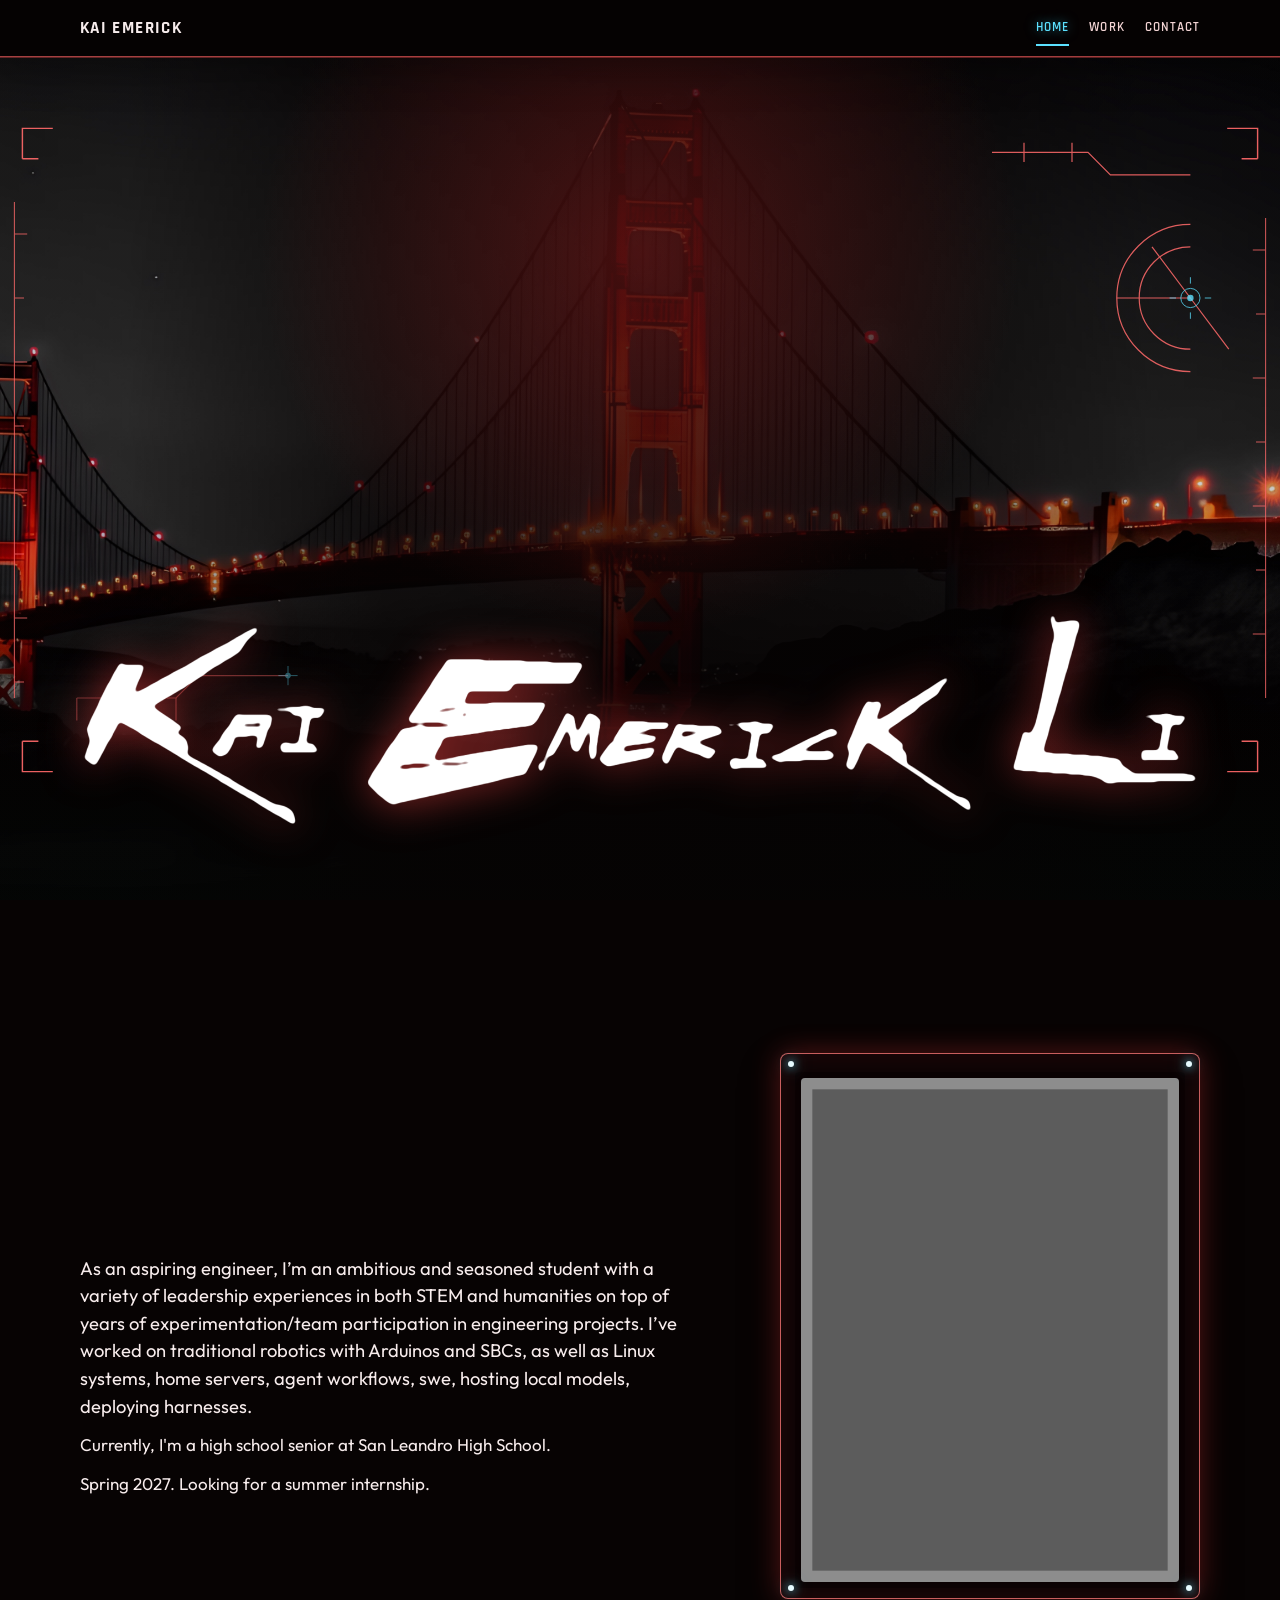
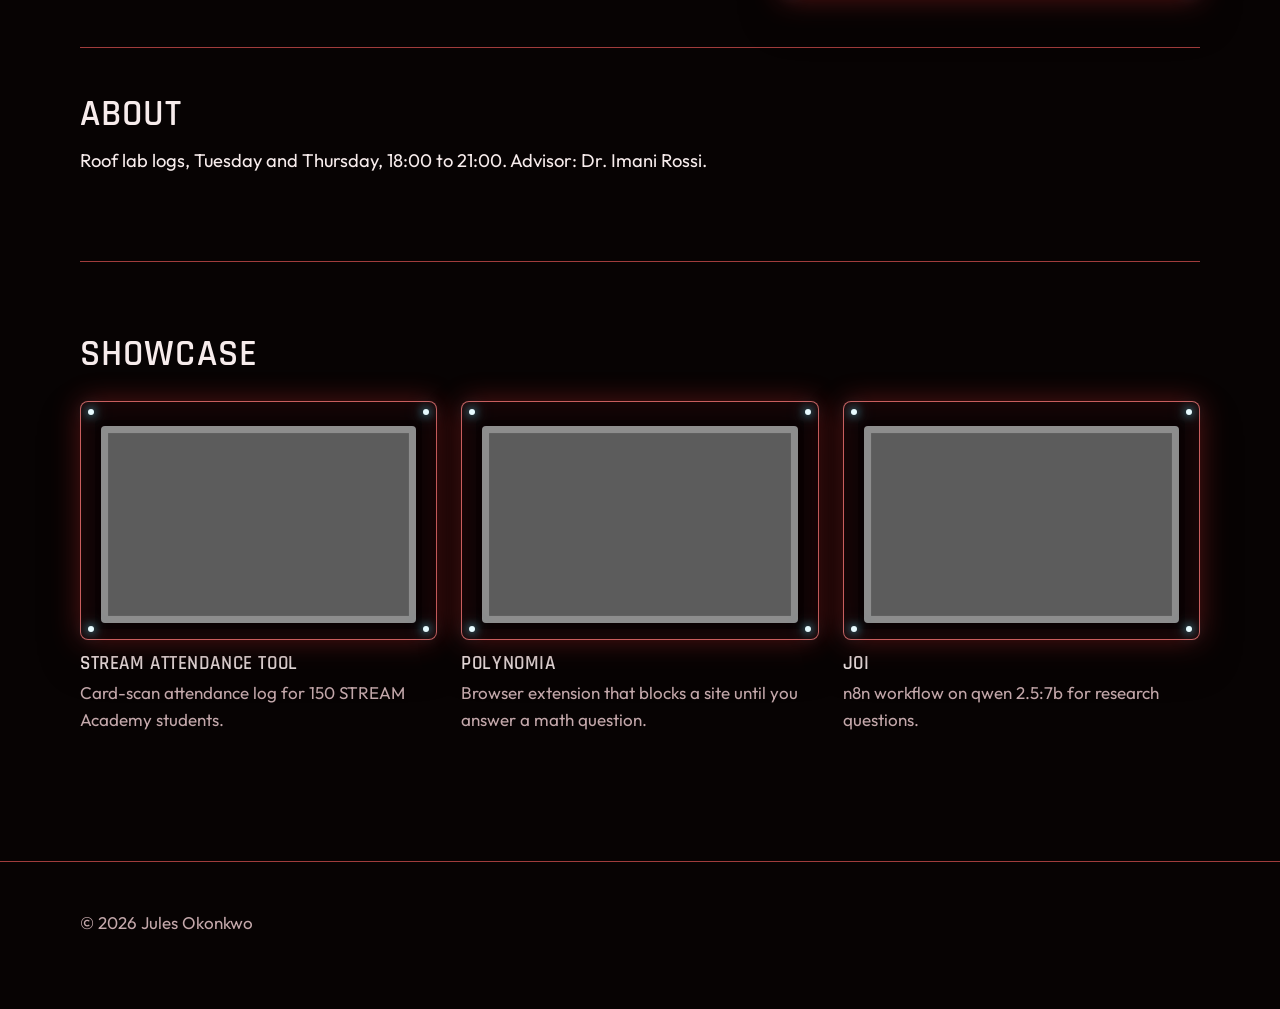
==== commit adacc12a: "Replace the spinning skyline with the bridge portfolio. The home page now introduces the name over t" ====
--- a/index.html
+++ b/index.html
@@ -1,212 +1,119 @@
-<!doctype html>
+<!DOCTYPE html>
 <html lang="en">
 <head>
-  <meta charset="utf-8" />
-  <meta name="viewport" content="width=device-width, initial-scale=1" />
-  <title>Kai Emerick Li</title>
-  <meta name="description" content="Kai Emerick Li. STEM student." />
-  <link rel="icon" type="image/png" href="/assets/img/favicon.png" sizes="32x32" />
-  <link rel="icon" type="image/png" href="/assets/img/icon-512.png" sizes="512x512" />
-  <link rel="apple-touch-icon" href="/assets/img/apple-touch-icon.png" />
-  <meta property="og:type" content="website" />
-  <meta property="og:site_name" content="Kai Emerick Li" />
-  <meta property="og:title" content="Kai Emerick Li" />
-  <meta property="og:description" content="Kai Emerick Li. STEM student." />
-  <meta property="og:url" content="https://emerickli.github.io/" />
-  <meta property="og:image" content="https://emerickli.github.io/assets/img/preview.png" />
-  <meta property="og:image:width" content="1200" />
-  <meta property="og:image:height" content="630" />
-  <meta property="og:image:alt" content="K" />
-  <meta name="twitter:card" content="summary_large_image" />
-  <meta name="twitter:title" content="Kai Emerick Li" />
-  <meta name="twitter:description" content="Kai Emerick Li. STEM student." />
-  <meta name="twitter:image" content="https://emerickli.github.io/assets/img/preview.png" />
-  <script defer>
-  (function () {
-    var dur = 90000;
-    var runKey = "city-spin-run";
-    var startKey = "city-spin-start";
-    var offsetKey = "city-spin-offset";
-    var root = document.documentElement;
-    function place(offset) {
-      var turn = ((offset % dur) / dur) * 360;
-      root.style.setProperty("--spin-angle", turn.toFixed(3));
-      root.style.setProperty("--spin-delay", (-(offset % dur) / 1000) + "s");
-    }
-    try {
-      var running = sessionStorage.getItem(runKey) === "1";
-      var offset = Number(sessionStorage.getItem(offsetKey)) || 0;
-      if (running) {
-        var start = Number(sessionStorage.getItem(startKey));
-        if (!start) {
-          start = Date.now();
-          sessionStorage.setItem(startKey, String(start));
-        }
-        offset = (Date.now() - start) % dur;
-        root.classList.add("playing");
-      }
-      place(offset);
-    } catch (err) {}
-
-    document.addEventListener("DOMContentLoaded", function () {
-    var box = document.getElementById("hold");
-    if (!box) return;
-    box.checked = !root.classList.contains("playing");
-    box.addEventListener("change", function () {
-        if (box.checked) {
-          try {
-            var start = Number(sessionStorage.getItem(startKey)) || Date.now();
-            var offset = (Date.now() - start) % dur;
-            sessionStorage.setItem(offsetKey, String(offset));
-            sessionStorage.setItem(runKey, "0");
-            place(offset);
-          } catch (err) {}
-          root.classList.remove("playing");
-        } else {
-          try {
-            var held = Number(sessionStorage.getItem(offsetKey)) || 0;
-            sessionStorage.setItem(startKey, String(Date.now() - held));
-            sessionStorage.setItem(runKey, "1");
-            place(held);
-          } catch (err) {}
-          root.classList.add("playing");
-        }
-      });
-    });
-
-    var revealed = false;
-    function reveal() {
-      if (revealed) return;
-      revealed = true;
-      document.body.classList.remove("booting");
-    }
-    function warm() {
-      var imgs = document.querySelectorAll(".sign");
-      var jobs = [];
-      for (var i = 0; i < imgs.length; i++) {
-        (function (img) {
-          if (typeof img.decode === "function") {
-            jobs.push(img.decode().catch(function () {}));
-          } else if (img.complete) {
-            jobs.push(Promise.resolve());
-          } else {
-            jobs.push(new Promise(function (done) {
-              img.addEventListener("load", done, { once: true });
-              img.addEventListener("error", done, { once: true });
-            }));
-          }
-        })(imgs[i]);
-      }
-      Promise.all(jobs).then(function () {
-        var stage = document.querySelector(".stage");
-        if (stage) stage.getBoundingClientRect();
-        requestAnimationFrame(function () {
-          requestAnimationFrame(reveal);
-        });
-      });
-    }
-    if (document.readyState === "loading") document.addEventListener("DOMContentLoaded", warm);
-    else warm();
-    window.setTimeout(reveal, 4000);
-  })();
-  </script>
-  <link rel="stylesheet" href="/assets/css/style.css" />
-  <noscript><style>.veil{display:none}</style></noscript>
+  <meta charset="utf-8">
+  <meta name="viewport" content="width=device-width, initial-scale=1">
+  <title>Jules Okonkwo, survey systems student</title>
+  <meta name="description" content="Jules Okonkwo is a third-year aerospace computing student at North Meridian Institute.">
+  <meta name="theme-color" content="#070303">
+  <link rel="icon" href="assets/favicon.svg" type="image/svg+xml">
+  <link rel="preconnect" href="https://fonts.googleapis.com">
+  <link rel="preconnect" href="https://fonts.gstatic.com" crossorigin>
+  <link href="https://fonts.googleapis.com/css2?family=Outfit:wght@400;500;600&family=Rajdhani:wght@500;600;700&display=swap" rel="stylesheet">
+  <link rel="stylesheet" href="assets/css/site.css?v=31">
 </head>
-<body class="booting">
-<div class="veil" aria-hidden="true"></div>
-<div class="sky" aria-hidden="true">
-  <div class="stage">
-    <div class="world">
-      <div class="spin">
-        <div class="ground"></div>
-        <div class="b has-sign" style="--x:0px;--z:500px;--yaw:180.0deg;--w:96px;--h:470px;--glow:#ff7a18"><span class="front"><img class="sign" src="/assets/img/signs/blender.webp" alt="" width="320" height="260"></span><span class="back"><img class="sign" src="/assets/img/signs/blender.webp" alt="" width="320" height="260"></span><span class="right"></span><span class="left"></span><span class="top"></span></div>
-        <div class="b has-sign" style="--x:217px;--z:450px;--yaw:205.7deg;--w:96px;--h:470px;--glow:#ff8a1e"><span class="front"><img class="sign" src="/assets/img/signs/fusion.webp" alt="" width="302" height="320"></span><span class="back"><img class="sign" src="/assets/img/signs/fusion.webp" alt="" width="302" height="320"></span><span class="right"></span><span class="left"></span><span class="top"></span></div>
-        <div class="b has-sign" style="--x:391px;--z:312px;--yaw:231.4deg;--w:96px;--h:470px;--glow:#8dff3a"><span class="front"><img class="sign" src="/assets/img/signs/creality.webp" alt="" width="320" height="280"></span><span class="back"><img class="sign" src="/assets/img/signs/creality.webp" alt="" width="320" height="280"></span><span class="right"></span><span class="left"></span><span class="top"></span></div>
-        <div class="b has-sign" style="--x:487px;--z:111px;--yaw:257.1deg;--w:96px;--h:470px;--glow:#39ff78"><span class="front"><img class="sign" src="/assets/img/signs/xtools.webp" alt="" width="320" height="320"></span><span class="back"><img class="sign" src="/assets/img/signs/xtools.webp" alt="" width="320" height="320"></span><span class="right"></span><span class="left"></span><span class="top"></span></div>
-        <div class="b has-sign" style="--x:487px;--z:-111px;--yaw:282.9deg;--w:96px;--h:470px;--glow:#3ecbff"><span class="front"><img class="sign" src="/assets/img/signs/photoshop.webp" alt="" width="320" height="312"></span><span class="back"><img class="sign" src="/assets/img/signs/photoshop.webp" alt="" width="320" height="312"></span><span class="right"></span><span class="left"></span><span class="top"></span></div>
-        <div class="b has-sign" style="--x:391px;--z:-312px;--yaw:308.6deg;--w:96px;--h:470px;--glow:#ff6d6a"><span class="front"><img class="sign" src="/assets/img/signs/davinci.png" alt="" width="320" height="320"></span><span class="back"><img class="sign" src="/assets/img/signs/davinci.png" alt="" width="320" height="320"></span><span class="right"></span><span class="left"></span><span class="top"></span></div>
-        <div class="b has-sign" style="--x:217px;--z:-450px;--yaw:334.3deg;--w:96px;--h:470px;--glow:#ff7a4a"><span class="front"><img class="sign" src="/assets/img/signs/claude.webp" alt="" width="320" height="320"></span><span class="back"><img class="sign" src="/assets/img/signs/claude.webp" alt="" width="320" height="320"></span><span class="right"></span><span class="left"></span><span class="top"></span></div>
-        <div class="b has-sign" style="--x:0px;--z:-500px;--yaw:0.0deg;--w:96px;--h:470px;--glow:#ff4d7a"><span class="front"><img class="sign" src="/assets/img/signs/n8n.png" alt="" width="320" height="162"></span><span class="back"><img class="sign" src="/assets/img/signs/n8n.png" alt="" width="320" height="162"></span><span class="right"></span><span class="left"></span><span class="top"></span></div>
-        <div class="b has-sign" style="--x:-217px;--z:-450px;--yaw:25.7deg;--w:96px;--h:470px;--glow:#f2f4f8"><span class="front"><img class="sign" src="/assets/img/signs/cursor.webp" alt="" width="274" height="320"></span><span class="back"><img class="sign" src="/assets/img/signs/cursor.webp" alt="" width="274" height="320"></span><span class="right"></span><span class="left"></span><span class="top"></span></div>
-        <div class="b has-sign" style="--x:-391px;--z:-312px;--yaw:51.4deg;--w:96px;--h:470px;--glow:#2ef0e0"><span class="front"><img class="sign" src="/assets/img/signs/arduino.webp" alt="" width="320" height="320"></span><span class="back"><img class="sign" src="/assets/img/signs/arduino.webp" alt="" width="320" height="320"></span><span class="right"></span><span class="left"></span><span class="top"></span></div>
-        <div class="b has-sign" style="--x:-487px;--z:-111px;--yaw:77.1deg;--w:96px;--h:470px;--glow:#ff3b6a"><span class="front"><img class="sign" src="/assets/img/signs/raspberrypi.png" alt="" width="261" height="342"></span><span class="back"><img class="sign" src="/assets/img/signs/raspberrypi.png" alt="" width="261" height="342"></span><span class="right"></span><span class="left"></span><span class="top"></span></div>
-        <div class="b has-sign" style="--x:-487px;--z:111px;--yaw:102.9deg;--w:96px;--h:470px;--glow:#7dce3c"><span class="front"><img class="sign" src="/assets/img/signs/mint.png" alt="" width="320" height="320"></span><span class="back"><img class="sign" src="/assets/img/signs/mint.png" alt="" width="320" height="320"></span><span class="right"></span><span class="left"></span><span class="top"></span></div>
-        <div class="b has-sign" style="--x:-391px;--z:312px;--yaw:128.6deg;--w:96px;--h:470px;--glow:#3cb6ff"><span class="front"><img class="sign" src="/assets/img/signs/arch.png" alt="" width="320" height="320"></span><span class="back"><img class="sign" src="/assets/img/signs/arch.png" alt="" width="320" height="320"></span><span class="right"></span><span class="left"></span><span class="top"></span></div>
-        <div class="b has-sign" style="--x:-217px;--z:450px;--yaw:154.3deg;--w:96px;--h:470px;--glow:#ff335c"><span class="front"><img class="sign" src="/assets/img/signs/debian.png" alt="" width="257" height="320"></span><span class="back"><img class="sign" src="/assets/img/signs/debian.png" alt="" width="257" height="320"></span><span class="right"></span><span class="left"></span><span class="top"></span></div>
+<body>
+  <div class="atmosphere" aria-hidden="true"></div>
+  <div class="haze" aria-hidden="true"></div>
+  <div class="wireframe" aria-hidden="true">
+    <img src="assets/img/wire.svg?v=3" alt="">
+  </div>
+  <a class="skip" href="#content">Skip to content</a>
+  <header class="mast">
+    <div class="wrap mast-inner">
+      <a class="brand" href="index.html">Kai Emerick</a>
+      <nav aria-label="Site">
+        <a href="index.html" aria-current="page">Home</a>
+        <a href="work.html">Work</a>
+        <a href="contact.html">Contact</a>
+      </nav>
+    </div>
+  </header>
+  <main id="content">
+    <section class="opener" aria-hidden="true"></section>
+    <div class="wrap page">
+    <div class="split hero">
+      <div>
+        <div class="title-slot">
+          <span class="title-ghost" aria-hidden="true"><img class="title-mark" src="assets/img/wordmark.png?v=2" alt="" width="4047" height="783"></span>
+          <h1 class="title-live is-flight"><button type="button" class="title-play" aria-label="Kai Emerick Li. Continue."><img class="title-mark" src="assets/img/wordmark.png?v=2" alt="" width="4047" height="783"></button></h1>
+        </div>
+        <div class="hero-rest">
+          <hr class="rule">
+          <div class="prose">
+            <p class="lead">As an aspiring engineer, I’m an ambitious and seasoned student with a variety of leadership experiences in both STEM and humanities on top of years of experimentation/team participation in engineering projects. I’ve worked on traditional robotics with Arduinos and SBCs, as well as Linux systems, home servers, agent workflows, swe, hosting local models, deploying harnesses.</p>
+            <p>Currently, I'm a high school senior at San Leandro High School.</p>
+            <p>Spring 2027. Looking for a summer internship.</p>
+          </div>
+        </div>
       </div>
+      <figure class="plate plate-portrait hero-frame">
+        <span class="screw" aria-hidden="true"></span>
+        <span class="screw" aria-hidden="true"></span>
+        <span class="screw" aria-hidden="true"></span>
+        <span class="screw" aria-hidden="true"></span>
+        <div class="well">
+          <img src="assets/frames/portrait.svg?v=3" alt="Empty photo frame" width="600" height="800">
+        </div>
+      </figure>
     </div>
-  </div>
-</div>
-<header class="topbar">
-  <a class="brand" href="/">Kai Emerick Li</a>
-  <nav>
-    <a href="/" aria-current="page">Home</a>
-    <a href="/projects.html">Work</a>
-    <a href="/contact.html">Contact</a>
-  </nav>
-<div class="hold">
-  <input id="hold" type="checkbox" checked>
-  <label for="hold"><span class="say-pause">Pause</span><span class="say-play">Play</span></label>
-</div>
-</header>
-<main class="page">
-  <section class="hero">
-    <h1>Kai Emerick Li</h1>
-    <div class="hero-foot">
-      <div>
-        <p class="role">STEM Student</p>
-        <p class="open">Working on whatever.</p>
+    <section class="band" id="about">
+      <h2>About</h2>
+      <p class="lead">Roof lab logs, Tuesday and Thursday, 18:00 to 21:00. Advisor: Dr. Imani Rossi.</p>
+      <p2>​</p2> <!-- This blank is intentional -->
+    </section>
+    <section class="band">
+      <p2>​</p2> <!-- This blank is intentional -->
+      <h2>Showcase</h2>
+      <div class="sheet">
+        <a class="card" href="work.html#drift">
+          <figure class="plate plate-still">
+            <span class="screw" aria-hidden="true"></span>
+            <span class="screw" aria-hidden="true"></span>
+            <span class="screw" aria-hidden="true"></span>
+            <span class="screw" aria-hidden="true"></span>
+            <div class="well">
+              <img src="assets/frames/drift.svg?v=3" alt="Empty photo frame" width="800" height="500">
+            </div>
+          </figure>
+          <h3>STREAM Attendance Tool</h3>
+          <p>Card-scan attendance log for 150 STREAM Academy students.</p>
+        </a>
+        <a class="card" href="work.html#hull">
+          <figure class="plate plate-still">
+            <span class="screw" aria-hidden="true"></span>
+            <span class="screw" aria-hidden="true"></span>
+            <span class="screw" aria-hidden="true"></span>
+            <span class="screw" aria-hidden="true"></span>
+            <div class="well">
+              <img src="assets/frames/hull.svg?v=3" alt="Empty photo frame" width="800" height="500">
+            </div>
+          </figure>
+          <h3>Polynomia</h3>
+          <p>Browser extension that blocks a site until you answer a math question.</p>
+        </a>
+        <a class="card" href="work.html#band">
+          <figure class="plate plate-still">
+            <span class="screw" aria-hidden="true"></span>
+            <span class="screw" aria-hidden="true"></span>
+            <span class="screw" aria-hidden="true"></span>
+            <span class="screw" aria-hidden="true"></span>
+            <div class="well">
+              <img src="assets/frames/band.svg?v=3" alt="Empty photo frame" width="800" height="500">
+            </div>
+          </figure>
+          <h3>JOI</h3>
+          <p>n8n workflow on qwen 2.5:7b for research questions.</p>
+        </a>
       </div>
-      <a href="#work">Work</a>
+    </section>
     </div>
-  </section>
-
-  <section class="band" id="work">
-    <ul class="quad">
-      <li>
-        <a class="cell" href="/projects/01.html">
-          <span class="frame">[ photo ]</span>
-          <span class="title">JOI</span>
-          <span class="line">n8n workflow, qwen 2.5 7b, 2026.</span>
-          <span class="note">[ what it does ]</span>
-        </a>
-      </li>
-      <li>
-        <div class="cell">
-          <span class="frame">[ photo ]</span>
-          <span class="title">[ project ]</span>
-          <span class="line">[ tools, year ]</span>
-          <span class="note">[ what it does ]</span>
-        </div>
-      </li>
-      <li>
-        <div class="cell">
-          <span class="frame">[ photo ]</span>
-          <span class="title">[ project ]</span>
-          <span class="line">[ tools, year ]</span>
-          <span class="note">[ what it does ]</span>
-        </div>
-      </li>
-      <li>
-        <div class="cell">
-          <span class="frame">[ photo ]</span>
-          <span class="title">[ project ]</span>
-          <span class="line">[ tools, year ]</span>
-          <span class="note">[ what it does ]</span>
-        </div>
-      </li>
-    </ul>
-  </section>
-
-  <section class="band" id="reach">
-    <p class="label">Contact</p>
-    <p class="mail">kai.emerick.li@gmail.com</p>
-    <ul class="coords">
-      <li><a href="https://www.linkedin.com/in/kai-emerick-li/" target="_blank" rel="noopener noreferrer">linkedin.com/in/kai-emerick-li</a></li>
-    </ul>
-    <p class="open">Email works. I read it.</p>
-  </section>
-</main>
+  </main>
+  <footer class="colophon">
+    <div class="wrap">
+      <p>© 2026 Jules Okonkwo</p>
+    </div>
+  </footer>
+  <script src="assets/js/site.js?v=17"></script>
 </body>
 </html>
--- a/assets/css/site.css
+++ b/assets/css/site.css
@@ -0,0 +1,1037 @@
+*,
+*::before,
+*::after {
+  box-sizing: border-box;
+  font-style: normal;
+}
+
+:root {
+  color-scheme: dark;
+  --bg: #070303;
+  --panel: rgb(22 8 10 / 68%);
+  --line: rgb(255 96 96 / 62%);
+  --text: #f7ecec;
+  --muted: #c4a8ab;
+  --glow: #ff4d4d;
+  --glow-soft: #ffd4d4;
+  --accent: #5ce1ff;
+  --ink: #2a080a;
+  --danger: #ff4d4d;
+  --space-1: 4px;
+  --space-2: 8px;
+  --space-3: 12px;
+  --space-4: 16px;
+  --space-5: 20px;
+  --space-6: 24px;
+  --space-8: 32px;
+  --space-12: 48px;
+  --space-16: 64px;
+  --haze: 0;
+  --font-display: Rajdhani, "Segoe UI", sans-serif;
+  --font-body: Outfit, "Segoe UI", sans-serif;
+}
+
+html {
+  scroll-behavior: smooth;
+}
+
+body {
+  margin: 0;
+  min-height: 100vh;
+  font-family: var(--font-body);
+  font-size: 1.0625rem;
+  font-weight: 400;
+  line-height: 1.55;
+  color: var(--text);
+  background: var(--bg);
+  -webkit-font-smoothing: antialiased;
+}
+
+body::after {
+  content: "";
+  position: fixed;
+  inset: 0;
+  z-index: 0;
+  pointer-events: none;
+  background:
+    radial-gradient(ellipse at 50% 28%, rgb(255 50 50 / 26%), transparent 42%),
+    linear-gradient(
+      to right,
+      rgb(6 3 3 / 22%) 0%,
+      rgb(6 3 3 / 18%) 10%,
+      rgb(6 3 3 / 70%) 30%,
+      rgb(6 3 3 / 82%) 50%,
+      rgb(6 3 3 / 70%) 70%,
+      rgb(6 3 3 / 18%) 90%,
+      rgb(6 3 3 / 22%) 100%
+    ),
+    linear-gradient(
+      to bottom,
+      rgb(6 3 3 / 20%) 0%,
+      transparent 14%,
+      transparent 62%,
+      rgb(6 3 3 / 45%) 82%,
+      #030605 100%
+    );
+}
+
+.atmosphere,
+.atmosphere::before,
+.atmosphere::after {
+  background-image: url("../img/bridge.jpg?v=2");
+  background-repeat: no-repeat;
+  background-size: cover;
+  background-position: center top;
+}
+
+.atmosphere {
+  position: fixed;
+  z-index: 0;
+  inset: 0;
+  overflow: hidden;
+  pointer-events: none;
+  background-color: transparent;
+}
+
+.atmosphere::before,
+.atmosphere::after {
+  content: "";
+  position: absolute;
+  inset: 0;
+  pointer-events: none;
+}
+
+.atmosphere::before {
+  filter: blur(5px) saturate(1.08);
+  -webkit-mask-image: linear-gradient(to top, #000 0%, #000 4%, transparent 25%);
+  mask-image: linear-gradient(to top, #000 0%, #000 4%, transparent 25%);
+}
+
+.atmosphere::after {
+  filter: blur(14px) saturate(1.12);
+  -webkit-mask-image: linear-gradient(to top, #000 0%, rgb(0 0 0 / 70%) 8%, transparent 25%);
+  mask-image: linear-gradient(to top, #000 0%, rgb(0 0 0 / 70%) 8%, transparent 25%);
+}
+
+.haze {
+  position: fixed;
+  inset: 0;
+  z-index: 0;
+  pointer-events: none;
+  -webkit-backdrop-filter: blur(calc(var(--haze) * 8px));
+  backdrop-filter: blur(calc(var(--haze) * 8px));
+}
+
+@media (prefers-reduced-motion: reduce) {
+  .haze {
+    display: none;
+  }
+}
+
+@media (max-width: 700px) {
+  body::after {
+    background:
+      radial-gradient(ellipse at 50% 18%, rgb(255 50 50 / 22%), transparent 42%),
+      linear-gradient(
+        to bottom,
+        rgb(6 3 3 / 20%) 0%,
+        rgb(6 3 3 / 45%) 28%,
+        rgb(6 3 3 / 82%) 62%,
+        #030605 100%
+      );
+  }
+}
+
+@media (prefers-reduced-motion: reduce) {
+  html {
+    scroll-behavior: auto;
+  }
+
+  .opener {
+    display: none;
+  }
+
+  .title-ghost {
+    display: none;
+  }
+
+  .title-live {
+    position: static;
+    width: 100%;
+  }
+
+  .hero-rest,
+  .hero-frame,
+  .hero .rule,
+  .reveal,
+  .plate img,
+  .held {
+    opacity: 1;
+    transform: none;
+    transition: none;
+    animation: none;
+  }
+}
+
+::selection {
+  background: var(--glow);
+  color: var(--ink);
+}
+
+img {
+  max-width: 100%;
+  height: auto;
+}
+
+a {
+  color: var(--glow-soft);
+}
+
+a:hover {
+  color: #fff;
+}
+
+:focus-visible {
+  outline: 2px solid var(--glow);
+  outline-offset: 3px;
+}
+
+.skip {
+  position: absolute;
+  left: var(--space-4);
+  top: -48px;
+  z-index: 30;
+  padding: var(--space-2) var(--space-3);
+  background: var(--glow);
+  color: var(--ink);
+  border-radius: 6px;
+  text-decoration: none;
+  font-family: var(--font-display);
+}
+
+.skip:focus {
+  top: var(--space-3);
+}
+
+.wrap {
+  width: min(1120px, calc(100% - 32px));
+  margin-inline: auto;
+}
+
+.mast,
+.page,
+.colophon {
+  position: relative;
+  z-index: 1;
+}
+
+.mast {
+  position: sticky;
+  top: 0;
+  z-index: 20;
+  background: transparent;
+  border-bottom: 1px solid var(--line);
+  box-shadow: 0 1px 0 rgb(255 80 80 / 35%), 0 12px 40px rgb(0 0 0 / 28%);
+}
+
+.mast::before,
+.mast::after {
+  content: "";
+  position: absolute;
+  left: 0;
+  right: 0;
+  pointer-events: none;
+}
+
+.mast::before {
+  top: -100vh;
+  bottom: 0;
+  z-index: -2;
+  background: rgb(6 3 3 / 94%);
+}
+
+.mast::after {
+  inset: 0;
+  z-index: -1;
+  background: rgb(6 3 3 / 72%);
+  backdrop-filter: blur(18px);
+}
+
+.mast-inner {
+  display: flex;
+  flex-wrap: wrap;
+  align-items: center;
+  gap: var(--space-3) var(--space-6);
+  min-height: 56px;
+  padding-block: 10px;
+}
+
+.brand {
+  display: inline-flex;
+  align-items: center;
+  gap: 10px;
+  color: var(--text);
+  text-decoration: none;
+  font-family: var(--font-display);
+  font-weight: 700;
+  letter-spacing: 0.08em;
+  text-transform: uppercase;
+}
+
+.brand-mark {
+  display: inline-grid;
+  place-items: center;
+  width: 36px;
+  height: 36px;
+  border: 1px solid rgb(255 90 90 / 70%);
+  border-radius: 6px;
+  color: var(--glow);
+  box-shadow: 0 0 16px rgb(255 70 70 / 28%);
+  font-size: 0.72rem;
+}
+
+.clock {
+  margin: 0;
+  color: var(--muted);
+  font-family: var(--font-display);
+  font-size: 0.82rem;
+  letter-spacing: 0.08em;
+  text-transform: uppercase;
+}
+
+.clock time {
+  font-variant-numeric: tabular-nums;
+  color: var(--text);
+}
+
+.mast nav {
+  display: flex;
+  flex-wrap: wrap;
+  gap: var(--space-2) var(--space-5, 20px);
+}
+
+.mast nav a {
+  padding-block: var(--space-2);
+  color: #f3d4d4;
+  text-decoration: none;
+  font-family: var(--font-display);
+  font-weight: 600;
+  font-size: 0.82rem;
+  letter-spacing: 0.08em;
+  text-transform: uppercase;
+  transition: color 160ms ease-out, box-shadow 160ms ease-out;
+}
+
+.mast nav a:hover {
+  color: #fff;
+}
+
+.mast nav a[aria-current="page"] {
+  color: var(--accent);
+  text-shadow: 0 0 12px rgb(80 225 255 / 55%);
+  box-shadow: inset 0 -2px 0 var(--accent);
+}
+
+@media (min-width: 900px) {
+  .wrap {
+    width: min(1120px, calc(100% - 96px));
+  }
+
+  .mast-inner {
+    display: flex;
+    justify-content: space-between;
+  }
+}
+
+.page {
+  padding-block: 72px 96px;
+}
+
+.opener {
+  height: 100vh;
+  height: 100dvh;
+}
+
+.title-slot {
+  position: relative;
+}
+
+.title-ghost {
+  visibility: hidden;
+  display: block;
+}
+
+.title-mark {
+  display: block;
+  width: 100%;
+  height: auto;
+}
+
+.title-live {
+  position: absolute;
+  top: 0;
+  left: 0;
+  width: 100%;
+  margin: 0;
+  z-index: 5;
+}
+
+.title-live .title-mark {
+  filter: drop-shadow(0 0 22px rgb(255 70 70 / 55%));
+}
+
+.title-play {
+  display: block;
+  width: 100%;
+  margin: 0;
+  padding: 0;
+  border: 0;
+  background: none;
+  color: inherit;
+  font: inherit;
+  cursor: pointer;
+}
+
+.title-play:disabled {
+  opacity: 1;
+  cursor: default;
+}
+
+.title-live.is-flight {
+  position: fixed;
+  top: 0;
+  left: 0;
+  bottom: auto;
+  width: var(--title-w, min(92vw, 1040px));
+  transform: translate3d(
+    var(--title-x, max(16px, calc((100vw - min(1120px, 100vw - 32px)) / 2))),
+    var(--title-y, calc(100dvh - 28vh)),
+    0
+  );
+}
+
+.hero {
+  --settle: 0;
+}
+
+.hero-rest,
+.hero-frame {
+  opacity: var(--settle, 1);
+}
+
+.hero-rest {
+  transform: translate3d(0, calc((1 - var(--settle, 1)) * 36px), 0);
+}
+
+.hero-frame {
+  transform: translate3d(calc((1 - var(--settle, 1)) * 72px), 0, 0);
+}
+
+.hero .rule {
+  transform: scaleX(var(--settle, 1));
+  transform-origin: left center;
+}
+
+.reveal {
+  opacity: 0;
+  transform: translate3d(0, 14px, 0);
+  transition: opacity 480ms ease-out, transform 480ms ease-out;
+}
+
+.sheet .reveal:nth-child(2) {
+  transition-delay: 70ms;
+}
+
+.sheet .reveal:nth-child(3) {
+  transition-delay: 140ms;
+}
+
+.reveal.is-in,
+.reveal:focus-within {
+  opacity: 1;
+  transform: none;
+}
+
+#about {
+  scroll-margin-top: 88px;
+}
+
+.band {
+  margin-top: var(--space-12);
+  padding-top: var(--space-12);
+  border-top: 1px solid var(--line);
+}
+
+.band h2 {
+  margin-top: 0;
+}
+
+.wireframe {
+  position: fixed;
+  inset: 0;
+  z-index: 1;
+  pointer-events: none;
+}
+
+.wireframe img {
+  width: 100%;
+  height: 100%;
+  object-fit: fill;
+}
+
+@media (min-width: 800px) {
+  .page {
+    padding-block: 96px 128px;
+  }
+}
+
+h1,
+h2,
+h3,
+.button,
+.kicker,
+.meta dt,
+th {
+  font-family: var(--font-display);
+}
+
+h1,
+h2,
+h3 {
+  font-weight: 600;
+  letter-spacing: 0.03em;
+  line-height: 1.05;
+}
+
+.display {
+  margin: 0;
+  font-family: var(--font-display);
+  font-size: clamp(2.6rem, 11vw, 6rem);
+  font-weight: 700;
+  line-height: 0.92;
+  letter-spacing: 0.02em;
+  text-transform: uppercase;
+  text-shadow: 0 0 28px rgb(255 70 70 / 28%);
+}
+
+h1 {
+  margin: 0 0 var(--space-4);
+  font-size: clamp(2.2rem, 5vw, 3.4rem);
+  text-transform: uppercase;
+  text-shadow: 0 0 22px rgb(255 70 70 / 18%);
+}
+
+h2 {
+  margin: var(--space-16) 0 var(--space-3);
+  font-size: clamp(1.7rem, 3vw, 2.3rem);
+  text-transform: uppercase;
+}
+
+h3 {
+  margin: 14px 0 6px;
+  font-size: 1.2rem;
+  text-transform: uppercase;
+}
+
+.kicker,
+.live,
+.fact-label,
+.meta dt,
+.plate figcaption,
+th {
+  letter-spacing: 0.12em;
+  text-transform: uppercase;
+}
+
+.kicker {
+  margin: 0 0 var(--space-2);
+  color: var(--glow);
+  font-size: 0.8rem;
+  font-weight: 600;
+}
+
+.live {
+  display: flex;
+  align-items: center;
+  gap: var(--space-2);
+  margin: 0 0 var(--space-3);
+  color: var(--glow-soft);
+  text-shadow: 0 0 12px rgb(255 70 70 / 35%);
+  font-family: var(--font-display);
+  font-size: 0.78rem;
+}
+
+.pip {
+  width: 8px;
+  height: 8px;
+  border-radius: 50%;
+  background: var(--danger);
+  box-shadow: 0 0 10px var(--danger);
+  animation: blink 1.8s steps(1, end) infinite;
+}
+
+@keyframes blink {
+  0%,
+  55% {
+    opacity: 1;
+  }
+
+  56%,
+  100% {
+    opacity: 0.2;
+  }
+}
+
+@media (prefers-reduced-motion: reduce) {
+  .pip {
+    animation: none;
+  }
+}
+
+.rule {
+  position: relative;
+  width: 100%;
+  height: 2px;
+  margin: var(--space-5, 20px) 0 var(--space-5, 20px);
+  border: 0;
+  background: none;
+}
+
+.rule::before,
+.rule::after {
+  content: "";
+  position: absolute;
+  left: 0;
+  right: 0;
+  top: 50%;
+  pointer-events: none;
+  background: linear-gradient(
+    90deg,
+    transparent 0%,
+    var(--accent) 14%,
+    var(--accent) 86%,
+    transparent 100%
+  );
+}
+
+.rule::before {
+  height: 12px;
+  transform: translateY(-50%);
+  filter: blur(6px);
+  opacity: 0.9;
+}
+
+.rule::after {
+  height: 2px;
+  transform: translateY(-50%);
+  clip-path: polygon(0 50%, 14% 0, 86% 0, 100% 50%, 86% 100%, 14% 100%);
+}
+
+.prose p,
+.lead {
+  max-width: 64ch;
+}
+
+.lead {
+  margin: 0 0 var(--space-3);
+  font-size: 1.15rem;
+  line-height: 1.5;
+}
+
+.prose p {
+  margin: 0 0 var(--space-3);
+}
+
+.split {
+  display: grid;
+  gap: var(--space-8);
+}
+
+.cta {
+  margin: var(--space-2) 0 0;
+}
+
+.button {
+  display: inline-flex;
+  align-items: center;
+  justify-content: center;
+  min-height: 48px;
+  min-width: 160px;
+  padding: 0 22px;
+  border: 1px solid rgb(255 160 160 / 70%);
+  border-radius: 6px;
+  background: linear-gradient(180deg, #ffd6d6, #e23b3b);
+  color: var(--ink);
+  font-weight: 700;
+  font-size: 0.95rem;
+  letter-spacing: 0.06em;
+  text-decoration: none;
+  text-transform: uppercase;
+  cursor: pointer;
+  transition: background 180ms ease-out, box-shadow 180ms ease-out;
+  box-shadow:
+    0 0 22px rgb(255 60 60 / 42%),
+    inset 0 0 12px rgb(255 255 255 / 35%);
+}
+
+.button:hover {
+  background: linear-gradient(180deg, #ffe8e8, #ff5c5c);
+  color: var(--ink);
+  box-shadow:
+    0 0 34px rgb(255 80 80 / 55%),
+    inset 0 0 12px rgb(255 255 255 / 45%);
+}
+
+.button:disabled {
+  cursor: wait;
+  opacity: 0.65;
+}
+
+.sheet {
+  display: grid;
+  gap: var(--space-6);
+  margin-top: 1.55em;
+}
+
+.card {
+  display: flex;
+  flex-direction: column;
+  color: inherit;
+  text-decoration: none;
+}
+
+.card p {
+  margin: 0;
+  color: var(--muted);
+}
+
+.card:hover h3 {
+  color: var(--glow-soft);
+  text-shadow: 0 0 14px rgb(255 70 70 / 40%);
+}
+
+.plate {
+  position: relative;
+  margin: 0;
+  padding: 18px 14px 10px;
+  border: 1px solid rgb(255 120 120 / 78%);
+  border-radius: 8px;
+  background: rgb(18 6 8 / 55%);
+  transition: border-color 180ms ease-out, box-shadow 180ms ease-out;
+  box-shadow:
+    0 0 28px rgb(255 60 60 / 32%),
+    0 18px 40px rgb(0 0 0 / 35%),
+    inset 0 0 30px rgb(255 60 60 / 10%);
+}
+
+.screw {
+  position: absolute;
+  width: 6px;
+  height: 6px;
+  border-radius: 50%;
+  background: #e7fbff;
+  box-shadow: 0 0 10px var(--accent), 0 0 18px rgb(80 225 255 / 75%);
+}
+
+.screw:nth-child(1) {
+  top: 7px;
+  left: 7px;
+}
+
+.screw:nth-child(2) {
+  top: 7px;
+  right: 7px;
+}
+
+.screw:nth-child(3) {
+  bottom: 7px;
+  left: 7px;
+}
+
+.screw:nth-child(4) {
+  right: 7px;
+  bottom: 7px;
+}
+
+.well {
+  overflow: hidden;
+  background: rgb(0 0 0 / 28%);
+  padding: 6px;
+  border-radius: 4px;
+}
+
+.plate img {
+  display: block;
+  width: 100%;
+  object-fit: cover;
+  border-radius: 4px;
+  background: #140809;
+  transition: transform 220ms ease-out;
+}
+
+.plate:hover img {
+  transform: scale(1.03);
+}
+
+.plate-portrait img {
+  aspect-ratio: 3 / 4;
+}
+
+.plate-wide img {
+  aspect-ratio: 16 / 9;
+}
+
+.plate-still img {
+  aspect-ratio: 16 / 10;
+}
+
+.plate figcaption {
+  display: flex;
+  justify-content: space-between;
+  gap: var(--space-3);
+  margin: 0;
+  padding: 12px 18px 4px;
+  color: #ffd4d4;
+  font-family: var(--font-display);
+  font-size: 0.72rem;
+}
+
+.card:hover .plate {
+  border-color: rgb(255 190 190 / 95%);
+  box-shadow:
+    0 0 36px rgb(255 70 70 / 48%),
+    0 18px 40px rgb(0 0 0 / 4%);
+}
+
+.plate-portrait {
+  max-width: 340px;
+}
+
+.job {
+  margin-top: var(--space-12);
+  scroll-margin-top: 96px;
+}
+
+.job h2,
+.block h2 {
+  margin-top: 0;
+}
+
+.job + .job {
+  margin-top: var(--space-12);
+  padding-top: var(--space-12);
+  border-top: 1px solid var(--line);
+}
+
+.meta {
+  display: grid;
+  grid-template-columns: 92px 1fr;
+  gap: var(--space-2) var(--space-4);
+  margin: var(--space-4) 0 0;
+}
+
+.meta dt,
+.meta dd {
+  margin: 0;
+}
+
+.meta dt {
+  color: var(--glow);
+  font-size: 0.75rem;
+}
+
+.block {
+  margin-top: var(--space-12);
+}
+
+.table-wrap {
+  overflow-x: auto;
+}
+
+table {
+  width: 100%;
+  border-collapse: collapse;
+}
+
+caption {
+  margin-bottom: var(--space-2);
+  text-align: left;
+  color: var(--muted);
+}
+
+th,
+td {
+  padding: var(--space-3) var(--space-4);
+  border-bottom: 1px solid var(--line);
+  text-align: left;
+  vertical-align: top;
+}
+
+th {
+  color: var(--glow);
+  font-size: 0.75rem;
+  font-weight: 600;
+}
+
+.signal-form {
+  display: grid;
+  gap: var(--space-4);
+}
+
+label {
+  display: block;
+  margin-bottom: var(--space-2);
+  color: var(--glow);
+  font-family: var(--font-display);
+  font-size: 0.75rem;
+  font-weight: 600;
+  letter-spacing: 0.1em;
+  text-transform: uppercase;
+}
+
+input,
+textarea {
+  width: 100%;
+  padding: var(--space-3) var(--space-4);
+  border: 1px solid rgb(255 110 110 / 62%);
+  border-radius: 6px;
+  background: rgb(12 4 5 / 72%);
+  color: var(--text);
+  font: inherit;
+  font-style: normal;
+  transition: border-color 160ms ease-out, box-shadow 160ms ease-out;
+}
+
+textarea {
+  min-height: 150px;
+  resize: vertical;
+}
+
+input:focus,
+textarea:focus {
+  border-color: var(--glow);
+  box-shadow: 0 0 0 3px rgb(255 80 80 / 32%), 0 0 22px rgb(255 60 60 / 36%);
+}
+
+.status {
+  min-height: 1.5em;
+  margin: 0;
+  color: var(--glow-soft);
+}
+
+.held {
+  margin: 0;
+  padding: var(--space-4);
+  border: 1px solid rgb(255 120 120 / 70%);
+  border-radius: 6px;
+  background: rgb(22 6 8 / 78%);
+  color: var(--text);
+  white-space: pre-wrap;
+  box-shadow: 0 0 24px rgb(255 60 60 / 12%);
+  animation: rise 420ms ease-out;
+}
+
+@keyframes rise {
+  from {
+    opacity: 0;
+    transform: translate3d(0, 8px, 0);
+  }
+
+  to {
+    opacity: 1;
+    transform: none;
+  }
+}
+
+.next {
+  margin-top: var(--space-12);
+}
+
+.colophon {
+  border-top: 1px solid var(--line);
+  padding-block: 48px 72px;
+  color: var(--muted);
+}
+
+.colophon p {
+  margin: 0;
+}
+
+@media (min-width: 800px) {
+  .sheet {
+    grid-template-columns: repeat(3, 1fr);
+    gap: var(--space-6);
+  }
+}
+
+@media (min-width: 900px) {
+  .split {
+    grid-template-columns: minmax(0, 1.15fr) minmax(260px, 0.85fr);
+    gap: var(--space-12);
+    align-items: start;
+  }
+
+  .hero > :first-child {
+    padding-top: 40px;
+  }
+
+  .hero .plate-portrait {
+    justify-self: end;
+    max-width: 420px;
+  }
+
+  .signal {
+    grid-template-columns: minmax(220px, 320px) minmax(0, 1fr);
+  }
+
+  .job {
+    display: grid;
+    grid-template-columns: minmax(0, 1.05fr) minmax(0, 0.95fr);
+    gap: 40px;
+    align-items: center;
+  }
+
+  .job.flip .plate {
+    order: 2;
+  }
+}
+
+@media (max-width: 899px) {
+  .job.flip .plate {
+    order: 0;
+  }
+}
+
+@media (max-width: 640px) {
+  .table-wrap table,
+  .table-wrap tbody,
+  .table-wrap tr,
+  .table-wrap td {
+    display: block;
+    width: 100%;
+  }
+
+  .table-wrap thead {
+    display: none;
+  }
+
+  .table-wrap tr {
+    padding-block: var(--space-2);
+    border-bottom: 1px solid var(--line);
+  }
+
+  .table-wrap td {
+    padding: var(--space-1) 0;
+    border: 0;
+  }
+
+  .table-wrap td::before {
+    content: attr(data-label);
+    display: block;
+    color: var(--glow);
+    font-family: var(--font-display);
+    font-size: 0.72rem;
+    letter-spacing: 0.08em;
+    text-transform: uppercase;
+  }
+}
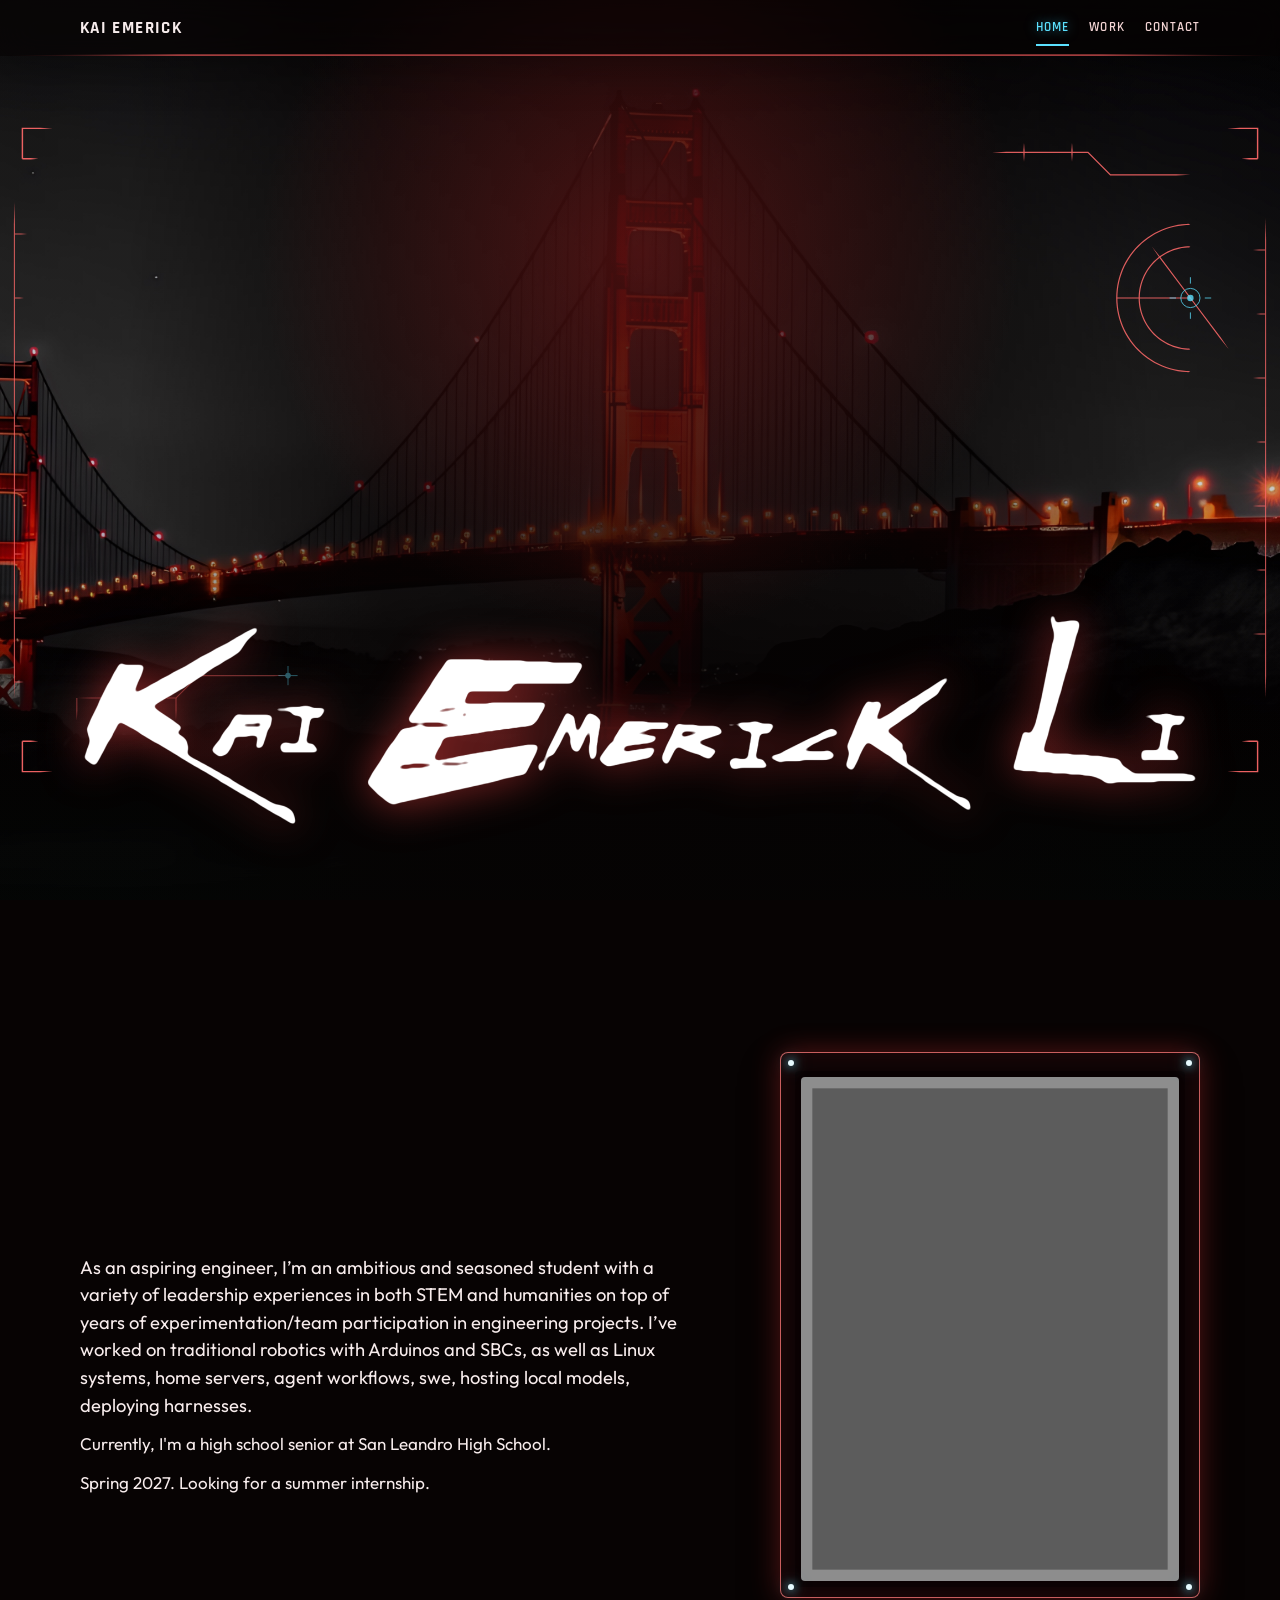
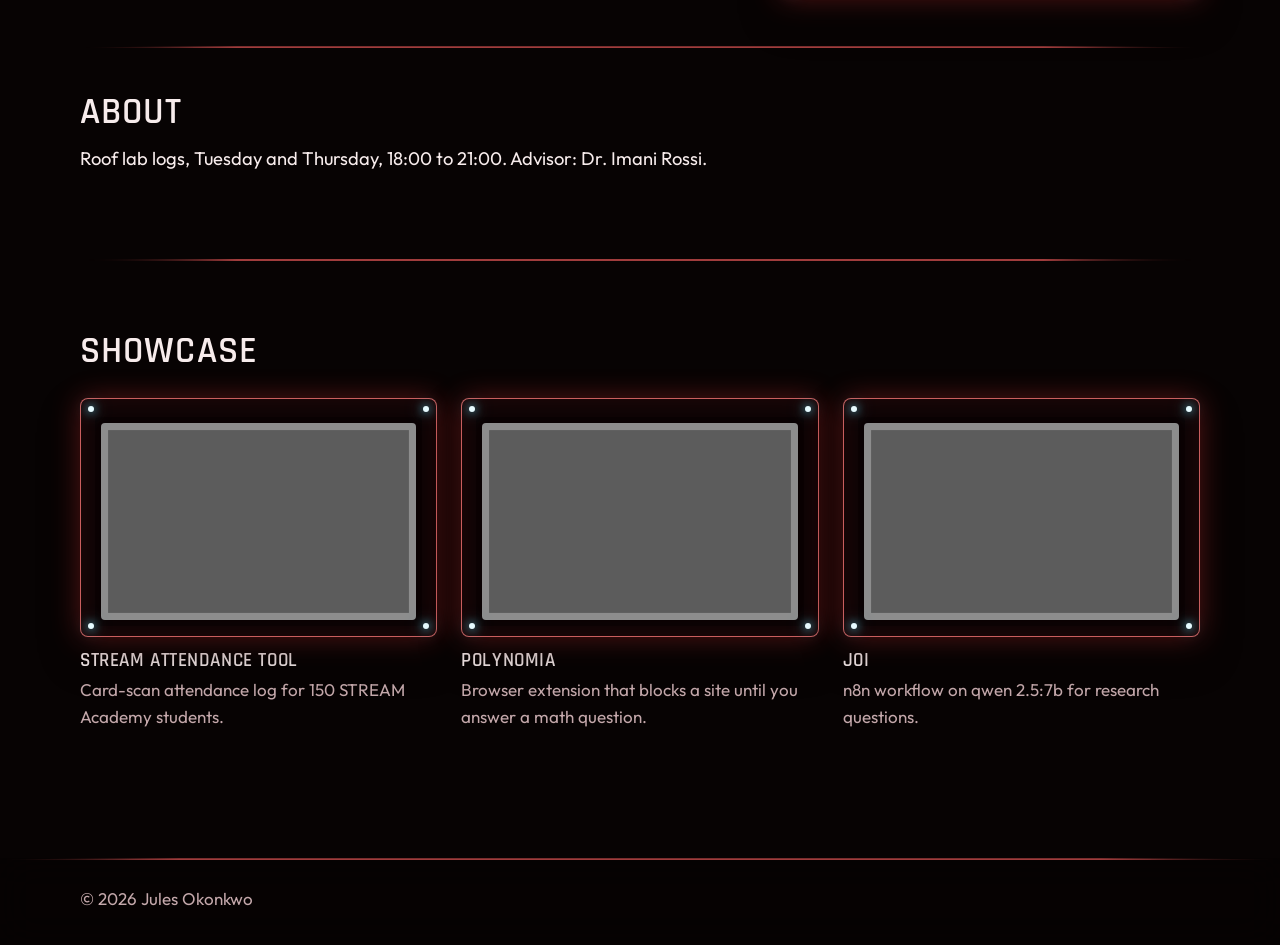
==== commit 445b0672: "Keep the bars covered while scrolling, taper the red lines, and replace the contact form with email " ====
--- a/index.html
+++ b/index.html
@@ -10,13 +10,13 @@
   <link rel="preconnect" href="https://fonts.googleapis.com">
   <link rel="preconnect" href="https://fonts.gstatic.com" crossorigin>
   <link href="https://fonts.googleapis.com/css2?family=Outfit:wght@400;500;600&family=Rajdhani:wght@500;600;700&display=swap" rel="stylesheet">
-  <link rel="stylesheet" href="assets/css/site.css?v=31">
+  <link rel="stylesheet" href="assets/css/site.css?v=45">
 </head>
 <body>
   <div class="atmosphere" aria-hidden="true"></div>
   <div class="haze" aria-hidden="true"></div>
   <div class="wireframe" aria-hidden="true">
-    <img src="assets/img/wire.svg?v=3" alt="">
+    <img src="assets/img/wire.svg?v=4" alt="">
   </div>
   <a class="skip" href="#content">Skip to content</a>
   <header class="mast">
@@ -114,6 +114,6 @@
       <p>© 2026 Jules Okonkwo</p>
     </div>
   </footer>
-  <script src="assets/js/site.js?v=17"></script>
+  <script src="assets/js/site.js?v=18"></script>
 </body>
 </html>
--- a/assets/css/site.css
+++ b/assets/css/site.css
@@ -38,6 +38,9 @@
 body {
   margin: 0;
   min-height: 100vh;
+  min-height: 100dvh;
+  display: flex;
+  flex-direction: column;
   font-family: var(--font-body);
   font-size: 1.0625rem;
   font-weight: 400;
@@ -229,32 +232,58 @@
   position: sticky;
   top: 0;
   z-index: 20;
-  background: transparent;
-  border-bottom: 1px solid var(--line);
-  box-shadow: 0 1px 0 rgb(255 80 80 / 35%), 0 12px 40px rgb(0 0 0 / 28%);
-}
-
-.mast::before,
-.mast::after {
+  background: rgb(6 3 3 / 58%);
+  border-bottom: 0;
+  box-shadow: 0 12px 40px rgb(0 0 0 / 28%);
+  -webkit-backdrop-filter: blur(18px);
+  backdrop-filter: blur(18px);
+}
+
+.mast::before {
   content: "";
   position: absolute;
   left: 0;
   right: 0;
+  top: -100vh;
+  height: 100vh;
+  z-index: -1;
   pointer-events: none;
-}
-
-.mast::before {
-  top: -100vh;
+  background: rgb(11 5 5);
+}
+
+.mast::after,
+.band::before,
+.job + .job::before,
+.colophon::before {
+  content: "";
+  position: absolute;
+  left: 0;
+  right: 0;
+  height: 2px;
+  pointer-events: none;
+  background: linear-gradient(
+    90deg,
+    transparent 0%,
+    var(--line) 14%,
+    var(--line) 86%,
+    transparent 100%
+  );
+  clip-path: polygon(0 50%, 14% 0, 86% 0, 100% 50%, 86% 100%, 14% 100%);
+}
+
+.mast::after {
   bottom: 0;
-  z-index: -2;
-  background: rgb(6 3 3 / 94%);
-}
-
-.mast::after {
-  inset: 0;
-  z-index: -1;
-  background: rgb(6 3 3 / 72%);
-  backdrop-filter: blur(18px);
+}
+
+.band,
+.job {
+  position: relative;
+}
+
+.band::before,
+.job + .job::before,
+.colophon::before {
+  top: 0;
 }
 
 .mast-inner {
@@ -344,6 +373,7 @@
 }
 
 .page {
+  flex: 1 0 auto;
   padding-block: 72px 96px;
 }
 
@@ -459,7 +489,6 @@
 .band {
   margin-top: var(--space-12);
   padding-top: var(--space-12);
-  border-top: 1px solid var(--line);
 }
 
 .band h2 {
@@ -820,7 +849,6 @@
 .job + .job {
   margin-top: var(--space-12);
   padding-top: var(--space-12);
-  border-top: 1px solid var(--line);
 }
 
 .meta {
@@ -873,74 +901,20 @@
   font-weight: 600;
 }
 
-.signal-form {
-  display: grid;
-  gap: var(--space-4);
-}
-
-label {
-  display: block;
-  margin-bottom: var(--space-2);
-  color: var(--glow);
+.reach {
+  margin: var(--space-6) 0 0;
+  padding: 0;
+  list-style: none;
+}
+
+.reach li + li {
+  margin-top: var(--space-3);
+}
+
+.reach a {
   font-family: var(--font-display);
-  font-size: 0.75rem;
   font-weight: 600;
-  letter-spacing: 0.1em;
-  text-transform: uppercase;
-}
-
-input,
-textarea {
-  width: 100%;
-  padding: var(--space-3) var(--space-4);
-  border: 1px solid rgb(255 110 110 / 62%);
-  border-radius: 6px;
-  background: rgb(12 4 5 / 72%);
-  color: var(--text);
-  font: inherit;
-  font-style: normal;
-  transition: border-color 160ms ease-out, box-shadow 160ms ease-out;
-}
-
-textarea {
-  min-height: 150px;
-  resize: vertical;
-}
-
-input:focus,
-textarea:focus {
-  border-color: var(--glow);
-  box-shadow: 0 0 0 3px rgb(255 80 80 / 32%), 0 0 22px rgb(255 60 60 / 36%);
-}
-
-.status {
-  min-height: 1.5em;
-  margin: 0;
-  color: var(--glow-soft);
-}
-
-.held {
-  margin: 0;
-  padding: var(--space-4);
-  border: 1px solid rgb(255 120 120 / 70%);
-  border-radius: 6px;
-  background: rgb(22 6 8 / 78%);
-  color: var(--text);
-  white-space: pre-wrap;
-  box-shadow: 0 0 24px rgb(255 60 60 / 12%);
-  animation: rise 420ms ease-out;
-}
-
-@keyframes rise {
-  from {
-    opacity: 0;
-    transform: translate3d(0, 8px, 0);
-  }
-
-  to {
-    opacity: 1;
-    transform: none;
-  }
+  letter-spacing: 0.04em;
 }
 
 .next {
@@ -948,9 +922,23 @@
 }
 
 .colophon {
-  border-top: 1px solid var(--line);
-  padding-block: 48px 72px;
+  border-top: 0;
+  padding-block: 28px 32px;
   color: var(--muted);
+  background: rgb(6 3 3 / 36%);
+  -webkit-backdrop-filter: blur(18px);
+  backdrop-filter: blur(18px);
+}
+
+.colophon::after {
+  content: "";
+  position: absolute;
+  left: 0;
+  right: 0;
+  top: 100%;
+  height: 0;
+  pointer-events: none;
+  box-shadow: 0 50vh 0 50vh rgb(11 5 5);
 }
 
 .colophon p {
@@ -978,10 +966,6 @@
   .hero .plate-portrait {
     justify-self: end;
     max-width: 420px;
-  }
-
-  .signal {
-    grid-template-columns: minmax(220px, 320px) minmax(0, 1fr);
   }
 
   .job {
